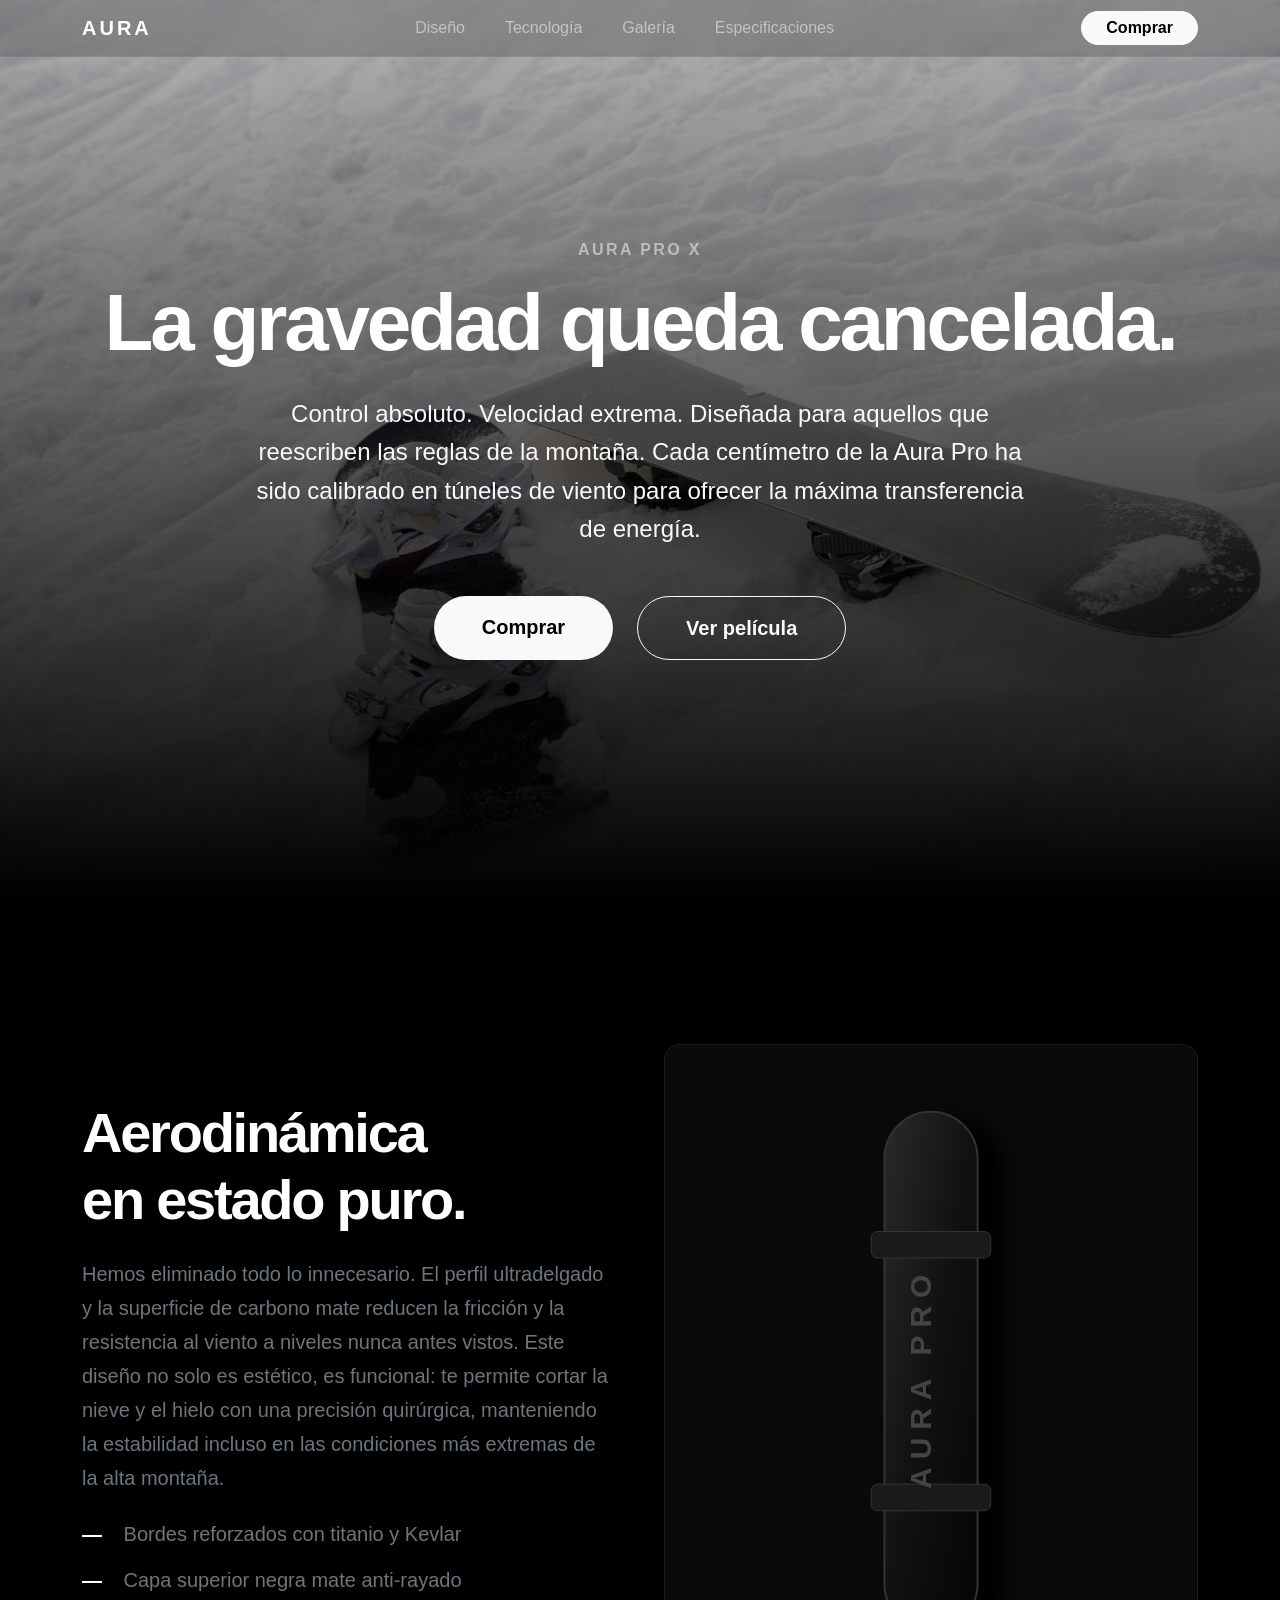
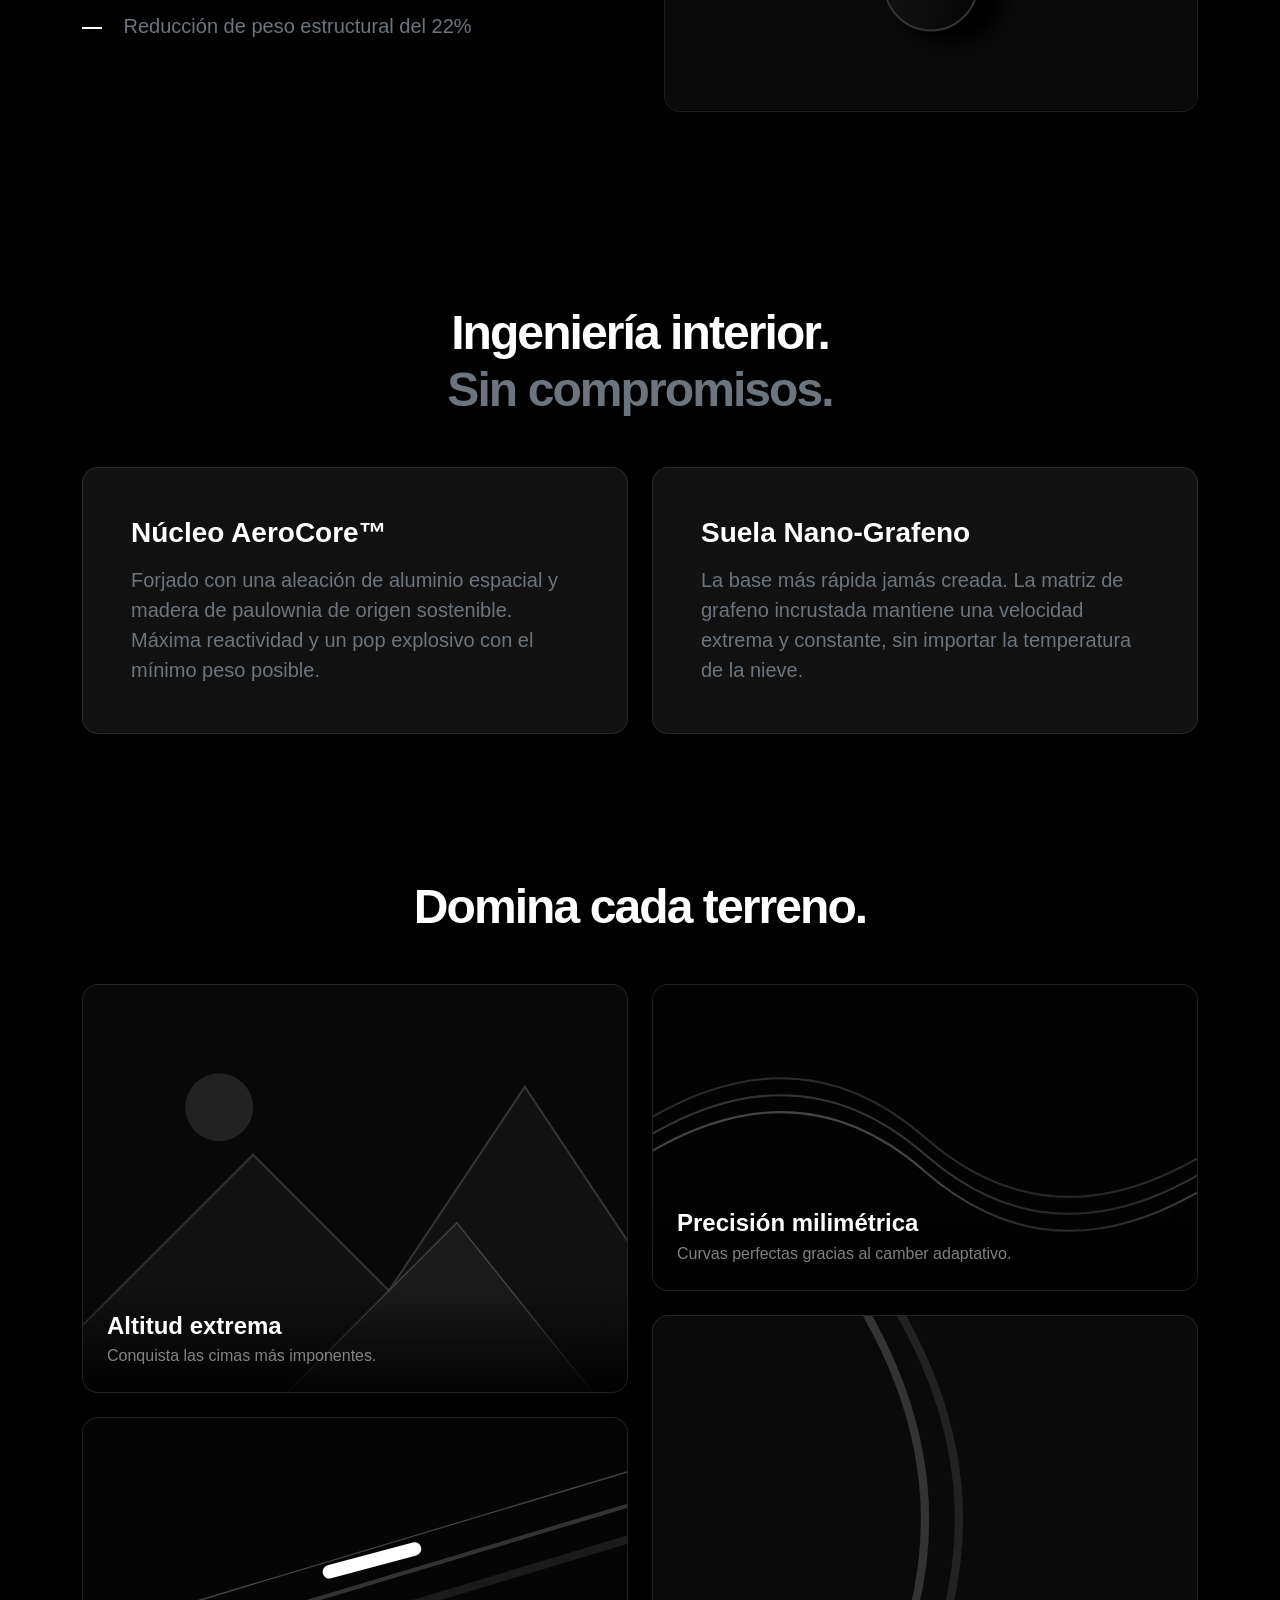
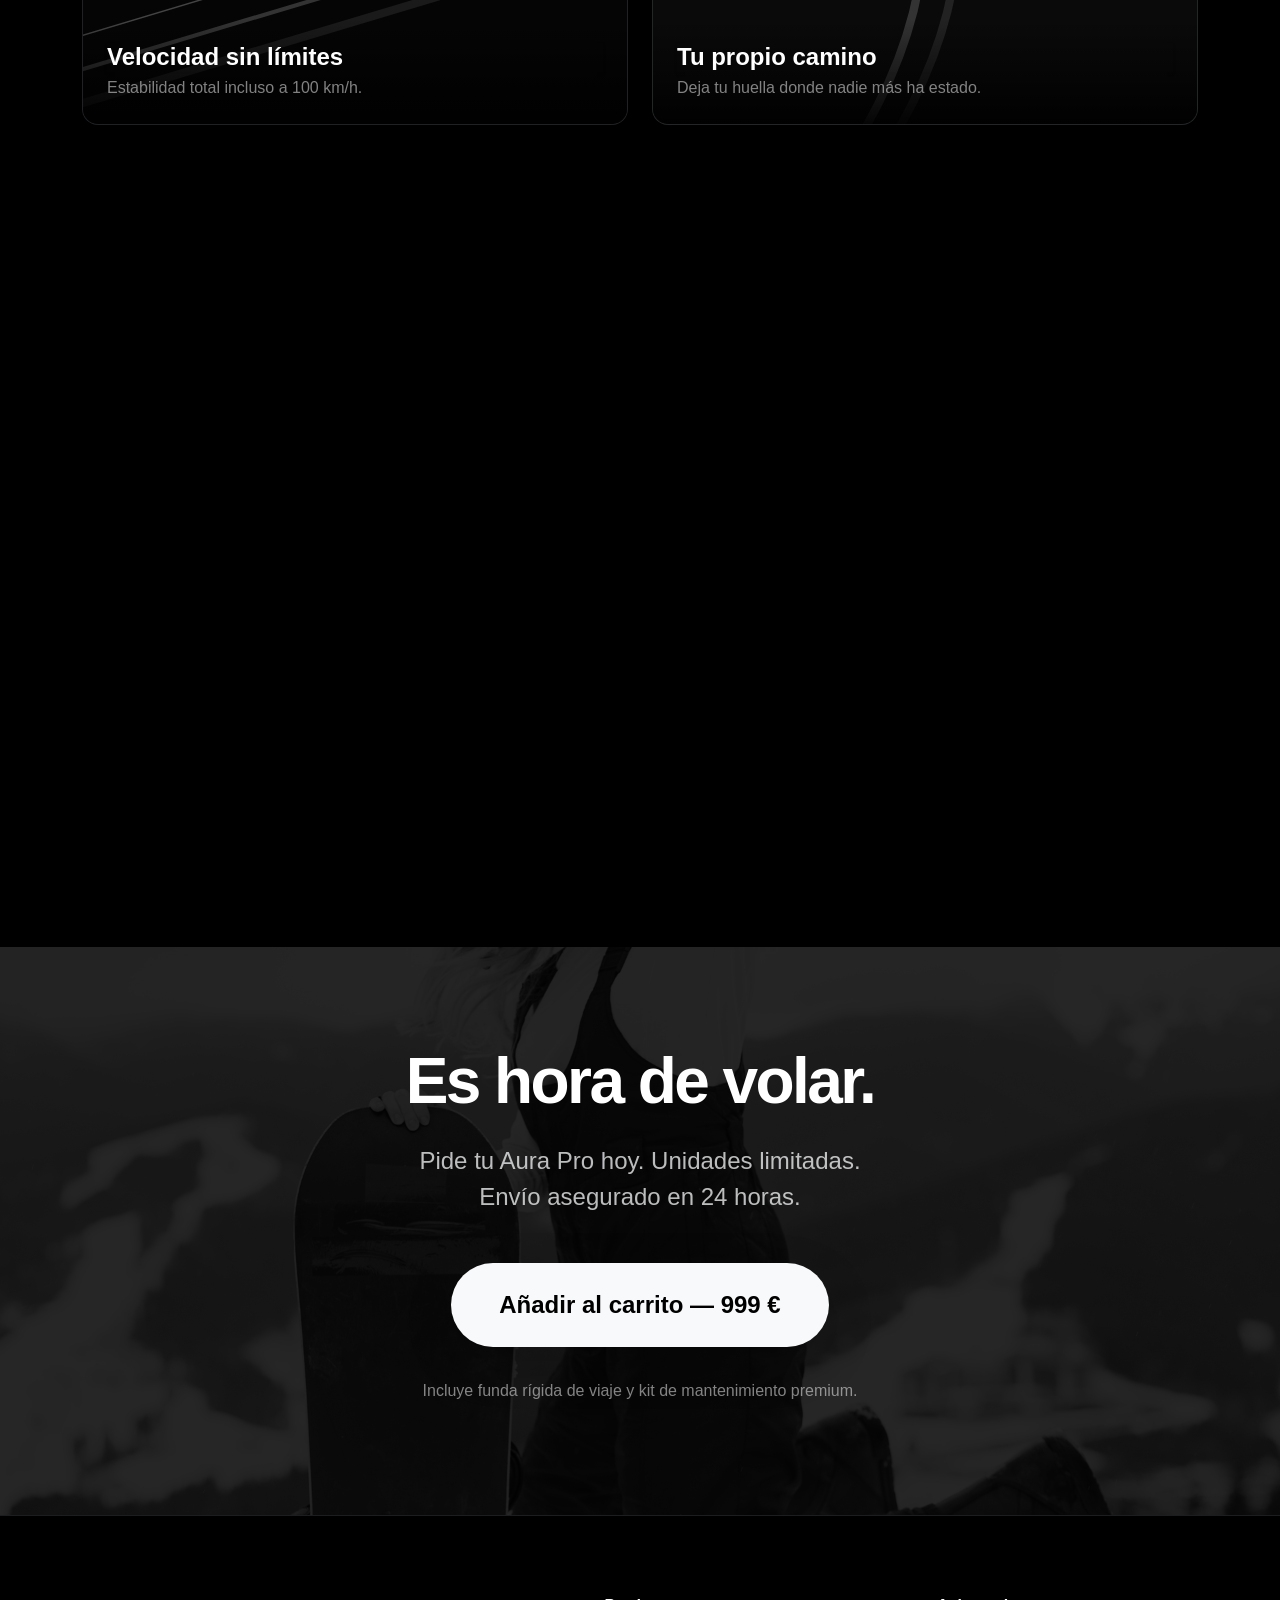
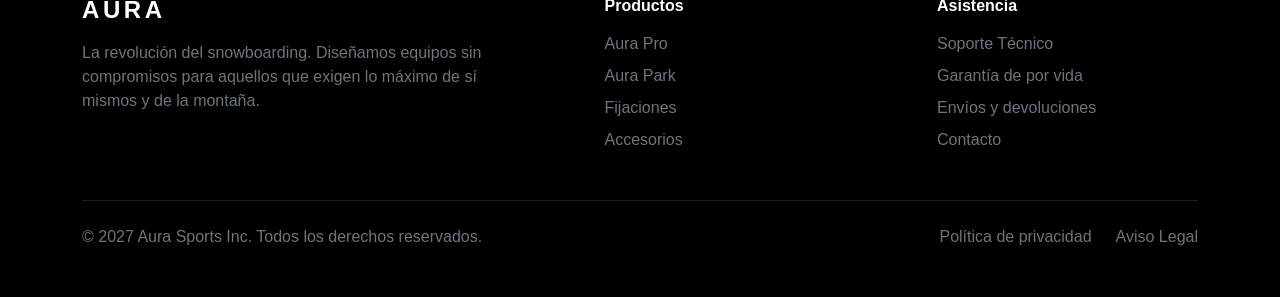
==== index.html @ 66d8496d "Initial commit" ====
<!DOCTYPE html>
<html lang="es">
<head>
  <meta charset="UTF-8">
  <meta name="viewport" content="width=device-width, initial-scale=1.0">
  <title>Aura Pro X— La gravedad queda cancelada</title>

  <!-- Локальные стили -->
  <link href="css/bootstrap.css" rel="stylesheet">
  <link rel="stylesheet" href="css/style.css">
</head>
<body class="text-light" data-bs-theme="dark">

<!-- Encabezado fijo con desenfoque (Glassmorphism) -->
<nav id="navbar" class="navbar navbar-expand-md fixed-top blur-header">
  <div class="container">
    <a class="navbar-brand fw-bold tracking-wide text-white" href="#">AURA</a>
    <button class="navbar-toggler border-0" type="button" data-bs-toggle="collapse" data-bs-target="#navbarNav">
      <span class="navbar-toggler-icon"></span>
    </button>
    <div class="collapse navbar-collapse justify-content-center" id="navbarNav">
      <ul class="navbar-nav gap-4">
        <li class="nav-item"><a class="nav-link text-white-50 hover-text-white" href="#design">Diseño</a></li>
        <li class="nav-item"><a class="nav-link text-white-50 hover-text-white" href="#tech">Tecnología</a></li>
        <li class="nav-item"><a class="nav-link text-white-50 hover-text-white" href="#gallery">Galería</a></li>
        <li class="nav-item"><a class="nav-link text-white-50 hover-text-white" href="#specs">Especificaciones</a></li>
      </ul>
    </div>
    <a href="#buy" class="btn btn-light rounded-pill px-4 py-1 fw-semibold d-none d-md-block btn-buy-nav text-black">Comprar</a>
  </div>
</nav>

<!-- Modal (Video Popup - Без рамки, с блюром и плеером Kinescope) -->
<div class="modal fade" id="videoModal" tabindex="-1" aria-hidden="true">
  <div class="modal-dialog modal-dialog-centered modal-xl">
    <div class="modal-content bg-transparent border-0 position-relative">
      <!-- Крестик закрытия -->
      <button type="button" class="btn-close btn-close-white position-absolute top-0 end-0 mt-2 me-2 z-3" data-bs-dismiss="modal" aria-label="Close" style="filter: drop-shadow(0 2px 4px rgba(0,0,0,0.8));"></button>

      <!-- Прямоугольник с видео (Kinescope) -->
      <div class="modal-body p-0 rounded-4 overflow-hidden shadow-lg bg-black" style="aspect-ratio: 16/9; width: 100%;">
        <!-- Замените 123456789 на ID вашего видео в Kinescope -->
        <iframe src="https://kinescope.io/7jjGaiuw1drB3tDC5ehHU4?autoplay=1" allow="autoplay; fullscreen; picture-in-picture; encrypted-media" frameborder="0" allowfullscreen style="width: 100%; height: 100%; border: none;"></iframe>
      </div>
    </div>
  </div>
</div>

<main>
  <!-- Pantalla 1: Hero -->
  <section class="screen hero vh-100 d-flex align-items-center justify-content-center text-center position-relative overflow-hidden" id="hero">
    <!-- Ваша картинка для Хиро -->
    <div class="hero-bg position-absolute w-100 h-100" style="background: url('snowboard-snowy-slope-ski-resort.jpg') center/cover no-repeat;"></div>
    <div class="hero-overlay position-absolute w-100 h-100"></div>

    <div class="container position-relative z-2">
      <p class="h6 text-white-50 fw-semibold mb-3 reveal delay-1 text-uppercase tracking-wide">Aura Pro X</p>
      <h1 class="display-1 fw-bold mb-4 tracking-tight reveal delay-2 text-white text-shadow">La gravedad queda cancelada.</h1>
      <p class="fs-4 text-light mx-auto mb-5 reveal delay-3 text-shadow" style="max-width: 800px; line-height: 1.6;">
        Control absoluto. Velocidad extrema. Diseñada para aquellos que reescriben las reglas de la montaña. Cada centímetro de la Aura Pro ha sido calibrado en túneles de viento para ofrecer la máxima transferencia de energía.
      </p>

      <div class="d-flex justify-content-center gap-4 reveal delay-4 flex-wrap">
        <a href="#buy" class="btn btn-light rounded-pill px-5 py-3 fs-5 fw-semibold border-0 btn-apple text-black">Comprar</a>
        <!-- Кнопка видео без стрелочки -->
        <button type="button" class="btn btn-outline-light rounded-pill px-5 py-3 fs-5 fw-semibold btn-apple" data-bs-toggle="modal" data-bs-target="#videoModal">
          Ver película
        </button>
      </div>
    </div>
  </section>

  <!-- Pantalla 2: Diseño (Product Showcase) -->
  <section class="screen py-5 my-5" id="design">
    <div class="container py-5">
      <div class="row align-items-center g-5">
        <div class="col-lg-6 text-start reveal">
          <h2 class="display-4 fw-bold mb-4 tracking-tight text-white">Aerodinámica<br>en estado puro.</h2>
          <p class="fs-5 text-secondary mb-4" style="line-height: 1.7;">
            Hemos eliminado todo lo innecesario. El perfil ultradelgado y la superficie de carbono mate reducen la fricción y la resistencia al viento a niveles nunca antes vistos. Este diseño no solo es estético, es funcional: te permite cortar la nieve y el hielo con una precisión quirúrgica, manteniendo la estabilidad incluso en las condiciones más extremas de la alta montaña.
          </p>
          <ul class="list-unstyled text-secondary fs-5 space-y-3">
            <li><span class="text-white fw-bold d-inline-block me-3">—</span> Bordes reforzados con titanio y Kevlar</li>
            <li><span class="text-white fw-bold d-inline-block me-3">—</span> Capa superior negra mate anti-rayado</li>
            <li><span class="text-white fw-bold d-inline-block me-3">—</span> Reducción de peso estructural del 22%</li>
          </ul>
        </div>

        <!-- SVG ПРОДУКТА: Сноуборд -->
        <div class="col-lg-6 reveal delay-1 text-center">
          <div class="rounded-4 overflow-hidden border border-secondary border-opacity-25 bg-black shadow-lg" style="aspect-ratio: 4/5; display: flex; align-items: center; justify-content: center;">
            <svg xmlns="http://www.w3.org/2000/svg" viewBox="0 0 800 1000" class="w-100 h-100">
              <rect width="100%" height="100%" fill="#0a0a0a"/>
              <rect x="350" y="110" width="160" height="790" rx="80" fill="#000" filter="blur(15px)"/>
              <rect x="330" y="100" width="140" height="780" rx="70" fill="url(#boardGrad)" stroke="#333" stroke-width="3"/>
              <rect x="310" y="280" width="180" height="40" rx="10" fill="#1a1a1a" stroke="#444"/>
              <rect x="310" y="660" width="180" height="40" rx="10" fill="#1a1a1a" stroke="#444"/>
              <text x="400" y="500" fill="#444" font-size="45" font-weight="900" font-family="sans-serif" text-anchor="middle" transform="rotate(-90 400 500)" letter-spacing="12">AURA PRO</text>
              <defs>
                <linearGradient id="boardGrad" x1="0%" y1="0%" x2="100%" y2="100%">
                  <stop offset="0%" stop-color="#2a2a2a"/>
                  <stop offset="50%" stop-color="#111111"/>
                  <stop offset="100%" stop-color="#050505"/>
                </linearGradient>
              </defs>
            </svg>
          </div>
        </div>
      </div>
    </div>
  </section>

  <!-- Pantalla 3: Tecnología -->
  <section class="screen py-5 my-5" id="tech">
    <div class="container reveal">
      <h2 class="display-5 fw-bold text-center mb-5 tracking-tight text-white">Ingeniería interior.<br><span class="text-secondary">Sin compromisos.</span></h2>
      <div class="row g-4">
        <div class="col-md-6 reveal delay-1">
          <div class="bento-item p-5 rounded-4 h-100 d-flex flex-column justify-content-end">
            <h3 class="fw-bold text-white mb-3">Núcleo AeroCore™</h3>
            <p class="text-secondary mb-0 fs-5">Forjado con una aleación de aluminio espacial y madera de paulownia de origen sostenible. Máxima reactividad y un pop explosivo con el mínimo peso posible.</p>
          </div>
        </div>
        <div class="col-md-6 reveal delay-2">
          <div class="bento-item p-5 rounded-4 h-100 d-flex flex-column justify-content-end">
            <h3 class="fw-bold text-white mb-3">Suela Nano-Grafeno</h3>
            <p class="text-secondary mb-0 fs-5">La base más rápida jamás creada. La matriz de grafeno incrustada mantiene una velocidad extrema y constante, sin importar la temperatura de la nieve.</p>
          </div>
        </div>
      </div>
    </div>
  </section>

  <!-- Pantalla 4: Galería con Textos -->
  <section class="screen py-5 my-5" id="gallery">
    <div class="container reveal">
      <h2 class="display-5 fw-bold text-center mb-5 tracking-tight text-white">Domina cada terreno.</h2>
      <div class="row g-4">
        <div class="col-md-6 d-flex flex-column gap-4">

          <!-- Imagen 1 -->
          <div class="gallery-img-wrapper rounded-4 overflow-hidden border border-secondary border-opacity-25 position-relative" style="aspect-ratio: 4/3; background:#080808;">
            <svg viewBox="0 0 800 600" class="w-100 h-100 object-fit-cover">
              <path d="M-100 600 L250 250 L450 450 L650 150 L950 600 Z" fill="#111" stroke="#333" stroke-width="3"/>
              <path d="M300 600 L550 350 L750 600 Z" fill="#1a1a1a" stroke="#444" stroke-width="2"/>
              <circle cx="200" cy="180" r="50" fill="#222"/>
            </svg>
            <div class="position-absolute bottom-0 start-0 w-100 p-4" style="background: linear-gradient(to top, rgba(0,0,0,0.9), transparent);">
              <h4 class="fw-bold text-white mb-1 shadow-sm">Altitud extrema</h4>
              <p class="text-white-50 mb-0 fs-6">Conquista las cimas más imponentes.</p>
            </div>
          </div>

          <!-- Imagen 2 -->
          <div class="gallery-img-wrapper rounded-4 overflow-hidden border border-secondary border-opacity-25 position-relative" style="aspect-ratio: 16/9; background:#050505;">
            <svg viewBox="0 0 800 450" class="w-100 h-100 object-fit-cover">
              <line x1="-100" y1="400" x2="900" y2="100" stroke="#333" stroke-width="6"/>
              <line x1="-100" y1="450" x2="900" y2="150" stroke="#1a1a1a" stroke-width="12"/>
              <line x1="-100" y1="350" x2="900" y2="50" stroke="#444" stroke-width="2"/>
              <rect x="350" y="200" width="150" height="20" rx="10" fill="#fff" transform="rotate(-15 425 210)"/>
            </svg>
            <div class="position-absolute bottom-0 start-0 w-100 p-4" style="background: linear-gradient(to top, rgba(0,0,0,0.9), transparent);">
              <h4 class="fw-bold text-white mb-1 shadow-sm">Velocidad sin límites</h4>
              <p class="text-white-50 mb-0 fs-6">Estabilidad total incluso a 100 km/h.</p>
            </div>
          </div>
        </div>

        <div class="col-md-6 d-flex flex-column gap-4">

          <!-- Imagen 3 -->
          <div class="gallery-img-wrapper rounded-4 overflow-hidden border border-secondary border-opacity-25 position-relative" style="aspect-ratio: 16/9; background:#030303;">
            <svg viewBox="0 0 800 450" class="w-100 h-100 object-fit-cover">
              <path d="M-50 225 Q 200 50, 400 225 T 850 225" fill="none" stroke="#2a2a2a" stroke-width="3"/>
              <path d="M-50 250 Q 200 75, 400 250 T 850 250" fill="none" stroke="#333" stroke-width="3"/>
              <path d="M-50 275 Q 200 100, 400 275 T 850 275" fill="none" stroke="#444" stroke-width="3"/>
            </svg>
            <div class="position-absolute bottom-0 start-0 w-100 p-4" style="background: linear-gradient(to top, rgba(0,0,0,0.9), transparent);">
              <h4 class="fw-bold text-white mb-1 shadow-sm">Precisión milimétrica</h4>
              <p class="text-white-50 mb-0 fs-6">Curvas perfectas gracias al camber adaptativo.</p>
            </div>
          </div>

          <!-- Imagen 4 -->
          <div class="gallery-img-wrapper rounded-4 overflow-hidden border border-secondary border-opacity-25 position-relative" style="aspect-ratio: 4/3; background:#0a0a0a;">
            <svg viewBox="0 0 800 600" class="w-100 h-100 object-fit-cover">
              <path d="M250 -100 Q 550 300, 250 700" fill="none" stroke="#333" stroke-width="12"/>
              <path d="M300 -100 Q 600 300, 300 700" fill="none" stroke="#222" stroke-width="12"/>
            </svg>
            <div class="position-absolute bottom-0 start-0 w-100 p-4" style="background: linear-gradient(to top, rgba(0,0,0,0.9), transparent);">
              <h4 class="fw-bold text-white mb-1 shadow-sm">Tu propio camino</h4>
              <p class="text-white-50 mb-0 fs-6">Deja tu huella donde nadie más ha estado.</p>
            </div>
          </div>
        </div>
      </div>
    </div>
  </section>

  <!-- Pantalla 5: Especificaciones (Ancho completo) -->
  <section class="screen py-5 my-5" id="specs">
    <div class="container reveal text-start">
      <div class="row justify-content-center">
        <div class="col-lg-12">
          <h2 class="display-4 fw-bold mb-5 tracking-tight text-white">Especificaciones.</h2>

          <div class="spec-list">
            <div class="row py-4 border-top border-secondary border-opacity-50">
              <div class="col-md-4"><h4 class="fw-bold text-white mb-3 mb-md-0">Perfil y Forma</h4></div>
              <div class="col-md-8"><p class="text-secondary fs-5 mb-0">Camber direccional adaptativo. Nariz ligeramente más ancha para flotar en nieve polvo profunda, combinada con una cola rígida diseñada para proporcionar un agarre agresivo.</p></div>
            </div>

            <div class="row py-4 border-top border-secondary border-opacity-50">
              <div class="col-md-4"><h4 class="fw-bold text-white mb-3 mb-md-0">Flexibilidad</h4></div>
              <div class="col-md-8"><p class="text-secondary fs-5 mb-0">Clasificación 8.5/10 (Rígida). Estructura concebida para riders de nivel avanzado a experto que exigen una respuesta instantánea y máxima transmisión de potencia.</p></div>
            </div>

            <div class="row py-4 border-top border-secondary border-opacity-50">
              <div class="col-md-4"><h4 class="fw-bold text-white mb-3 mb-md-0">Amortiguación</h4></div>
              <div class="col-md-8"><p class="text-secondary fs-5 mb-0">Sistema de elastómeros integrados bajo las zonas de fijación (AuraDamp™) que absorben las vibraciones de alta frecuencia, reduciendo la fatiga muscular.</p></div>
            </div>

            <div class="row py-4 border-top border-bottom border-secondary border-opacity-50">
              <div class="col-md-4"><h4 class="fw-bold text-white mb-3 mb-md-0">Compatibilidad</h4></div>
              <div class="col-md-8"><p class="text-secondary fs-5 mb-0">Plataforma de montaje universal rediseñada. Permite ajustes milimétricos e infinitos de la postura, compatible con todas las marcas principales de fijaciones.</p></div>
            </div>
          </div>
        </div>
      </div>
    </div>
  </section>

  <!-- Pantalla 6: CTA (Comprar) con la segunda imagen -->
  <section class="screen py-5 mt-5 position-relative overflow-hidden" id="buy">
    <!-- Ваша вторая картинка на фоне (обесцвеченная и затемненная) -->
    <div class="position-absolute w-100 h-100 top-0 start-0" style="background: url('woman-snowboard-suit-sportswoman-mountain-with-snowboard-hands-horizon-concept-sports.jpg') center/cover no-repeat; filter: grayscale(100%);"></div>
    <div class="hero-overlay position-absolute w-100 h-100 top-0 start-0" style="background: rgba(0,0,0,0.85);"></div>

    <div class="container text-center reveal py-5 position-relative z-2">
      <h2 class="display-3 fw-bold mb-4 tracking-tight text-white text-shadow">Es hora de volar.</h2>
      <p class="fs-4 text-light opacity-75 mb-5 text-shadow">Pide tu Aura Pro hoy. Unidades limitadas.<br>Envío asegurado en 24 horas.</p>
      <div class="d-flex flex-column align-items-center gap-3">
        <button class="btn btn-light rounded-pill px-5 py-4 fs-4 fw-bold border-0 btn-apple text-black shadow-lg">Añadir al carrito — 999 €</button>
        <p class="text-white-50 mt-3 fs-6">Incluye funda rígida de viaje y kit de mantenimiento premium.</p>
      </div>
    </div>
  </section>
</main>

<!-- Footer -->
<footer class="py-5 text-secondary fs-6 text-center text-md-start bg-black border-top border-secondary border-opacity-25">
  <div class="container">
    <div class="row g-4 justify-content-between mb-5 mt-2">
      <div class="col-md-5">
        <h5 class="text-white fw-bold tracking-wide mb-3 fs-4">AURA</h5>
        <p class="pe-md-5">La revolución del snowboarding. Diseñamos equipos sin compromisos para aquellos que exigen lo máximo de sí mismos y de la montaña.</p>
      </div>
      <div class="col-md-3">
        <h6 class="text-white fw-bold mb-3">Productos</h6>
        <a href="#" class="text-secondary text-decoration-none hover-text-white d-block mb-2">Aura Pro</a>
        <a href="#" class="text-secondary text-decoration-none hover-text-white d-block mb-2">Aura Park</a>
        <a href="#" class="text-secondary text-decoration-none hover-text-white d-block mb-2">Fijaciones</a>
        <a href="#" class="text-secondary text-decoration-none hover-text-white d-block">Accesorios</a>
      </div>
      <div class="col-md-3">
        <h6 class="text-white fw-bold mb-3">Asistencia</h6>
        <a href="#" class="text-secondary text-decoration-none hover-text-white d-block mb-2">Soporte Técnico</a>
        <a href="#" class="text-secondary text-decoration-none hover-text-white d-block mb-2">Garantía de por vida</a>
        <a href="#" class="text-secondary text-decoration-none hover-text-white d-block mb-2">Envíos y devoluciones</a>
        <a href="#" class="text-secondary text-decoration-none hover-text-white d-block">Contacto</a>
      </div>
    </div>
    <hr class="border-secondary mb-4 opacity-25">
    <div class="d-flex flex-column flex-md-row justify-content-between align-items-center">
      <p class="mb-3 mb-md-0">© 2027 Aura Sports Inc. Todos los derechos reservados.</p>
      <div class="d-flex gap-4">
        <a href="#" class="text-secondary text-decoration-none hover-text-white">Política de privacidad</a>
        <a href="#" class="text-secondary text-decoration-none hover-text-white">Aviso Legal</a>
      </div>
    </div>
  </div>
</footer>

<!-- Локальные скрипты -->
<script src="js/bootstrap.bundle.js"></script>
<script src="js/script.js"></script>
</body>
</html>
---- css/style.css ----
/* Paleta Monocromática y Fuente Apple */
body {
    background-color: #000000;
    font-family: -apple-system, BlinkMacSystemFont, "SF Pro Display", "Helvetica Neue", Arial, sans-serif;
    -webkit-font-smoothing: antialiased;
    color: #f5f5f7;
}

/* Tipografía de precisión */
.tracking-tight { letter-spacing: -0.04em; }
.tracking-wide { letter-spacing: 0.15em; }
.hover-text-white:hover { color: #ffffff !important; transition: color 0.2s ease; }
.space-y-3 > li { margin-bottom: 1rem; }

/* Efecto Glassmorphism en Header */
.blur-header {
    background: rgba(0, 0, 0, 0.2);
    backdrop-filter: saturate(180%) blur(20px);
    -webkit-backdrop-filter: saturate(180%) blur(20px);
    border-bottom: 1px solid rgba(255, 255, 255, 0.05);
    transition: background-color 0.4s ease, border-bottom 0.4s ease;
}
.blur-header.scrolled {
    background: rgba(0, 0, 0, 0.75);
    border-bottom: 1px solid rgba(255, 255, 255, 0.1);
}

/* Animación Hero Background (Ken Burns) */
.hero-bg {
    animation: pulseBg 25s infinite alternate linear;
}
@keyframes pulseBg {
    0% { transform: scale(1); }
    100% { transform: scale(1.15); }
}

/* Oscurecimiento fuerte para legibilidad en el Hero */
.hero-overlay {
    /*  background: linear-gradient(135deg, rgba(0,0,0,0.85) 0%, rgba(0,0,0,0.4) 50%, rgba(0,0,0,0.85) 100%);*/
    /* background: linear-gradient(100);*/
    background: linear-gradient(to bottom, rgba(0, 0, 0, 0.21) 0%, rgba(0, 0, 0, 1) 100%);

    z-index: 1;
}

/* Botones estilo Apple (Monocromo) */
.btn-apple {
    transition: transform 0.3s cubic-bezier(0.25, 1, 0.5, 1), opacity 0.3s ease, background-color 0.3s ease;
}
.btn-apple:hover {
    transform: scale(1.04);
}
.btn-light.btn-apple:hover {
    background-color: #e5e5ea;
    opacity: 0.95;
}
.btn-outline-light.btn-apple:hover {
    background-color: #ffffff;
    color: #000000;
}

/* Bento Cards Oscuras */
.bento-item {
    background-color: #111111;
    border: 1px solid rgba(255, 255, 255, 0.1);
    transition: border-color 0.4s ease, transform 0.4s ease;
}
.bento-item:hover {
    border-color: rgba(255, 255, 255, 0.3);
    transform: translateY(-5px);
}

/* Galería (Zoom en hover para los SVG) */
.gallery-img-wrapper svg {
    transition: transform 0.7s cubic-bezier(0.16, 1, 0.3, 1);
}
.gallery-img-wrapper:hover svg {
    transform: scale(1.06);
}

/* Especificaciones Hover Effect */
.spec-list .row {
    transition: background-color 0.3s ease;
}
.spec-list .row:hover {
    background-color: rgba(255,255,255,0.03);
}

/* Scroll Reveal Animations */
.reveal {
    opacity: 0;
    transform: translateY(40px);
    transition: opacity 1.2s cubic-bezier(0.25, 1, 0.5, 1), transform 1.2s cubic-bezier(0.25, 1, 0.5, 1);
}
.reveal.active {
    opacity: 1;
    transform: translateY(0);
}

/* Staggering delays */
.delay-1 { transition-delay: 0.1s; }
.delay-2 { transition-delay: 0.2s; }
.delay-3 { transition-delay: 0.3s; }
.delay-4 { transition-delay: 0.4s; }

/* -------------------------------------
   Размытие фона для модального окна (Video)
------------------------------------- */
.modal-backdrop.show {
    opacity: 1 !important;
    background-color: rgba(0, 0, 0, 0.7);
    backdrop-filter: blur(15px);
    -webkit-backdrop-filter: blur(15px);
}

/* Фикс для кнопки закрытия поверх видео */
.btn-close-white {
    opacity: 0.7;
    color: white;
    transition: opacity 0.2s;
    filter: none !important;
}
.btn-close-white:hover {
    opacity: 1;
}
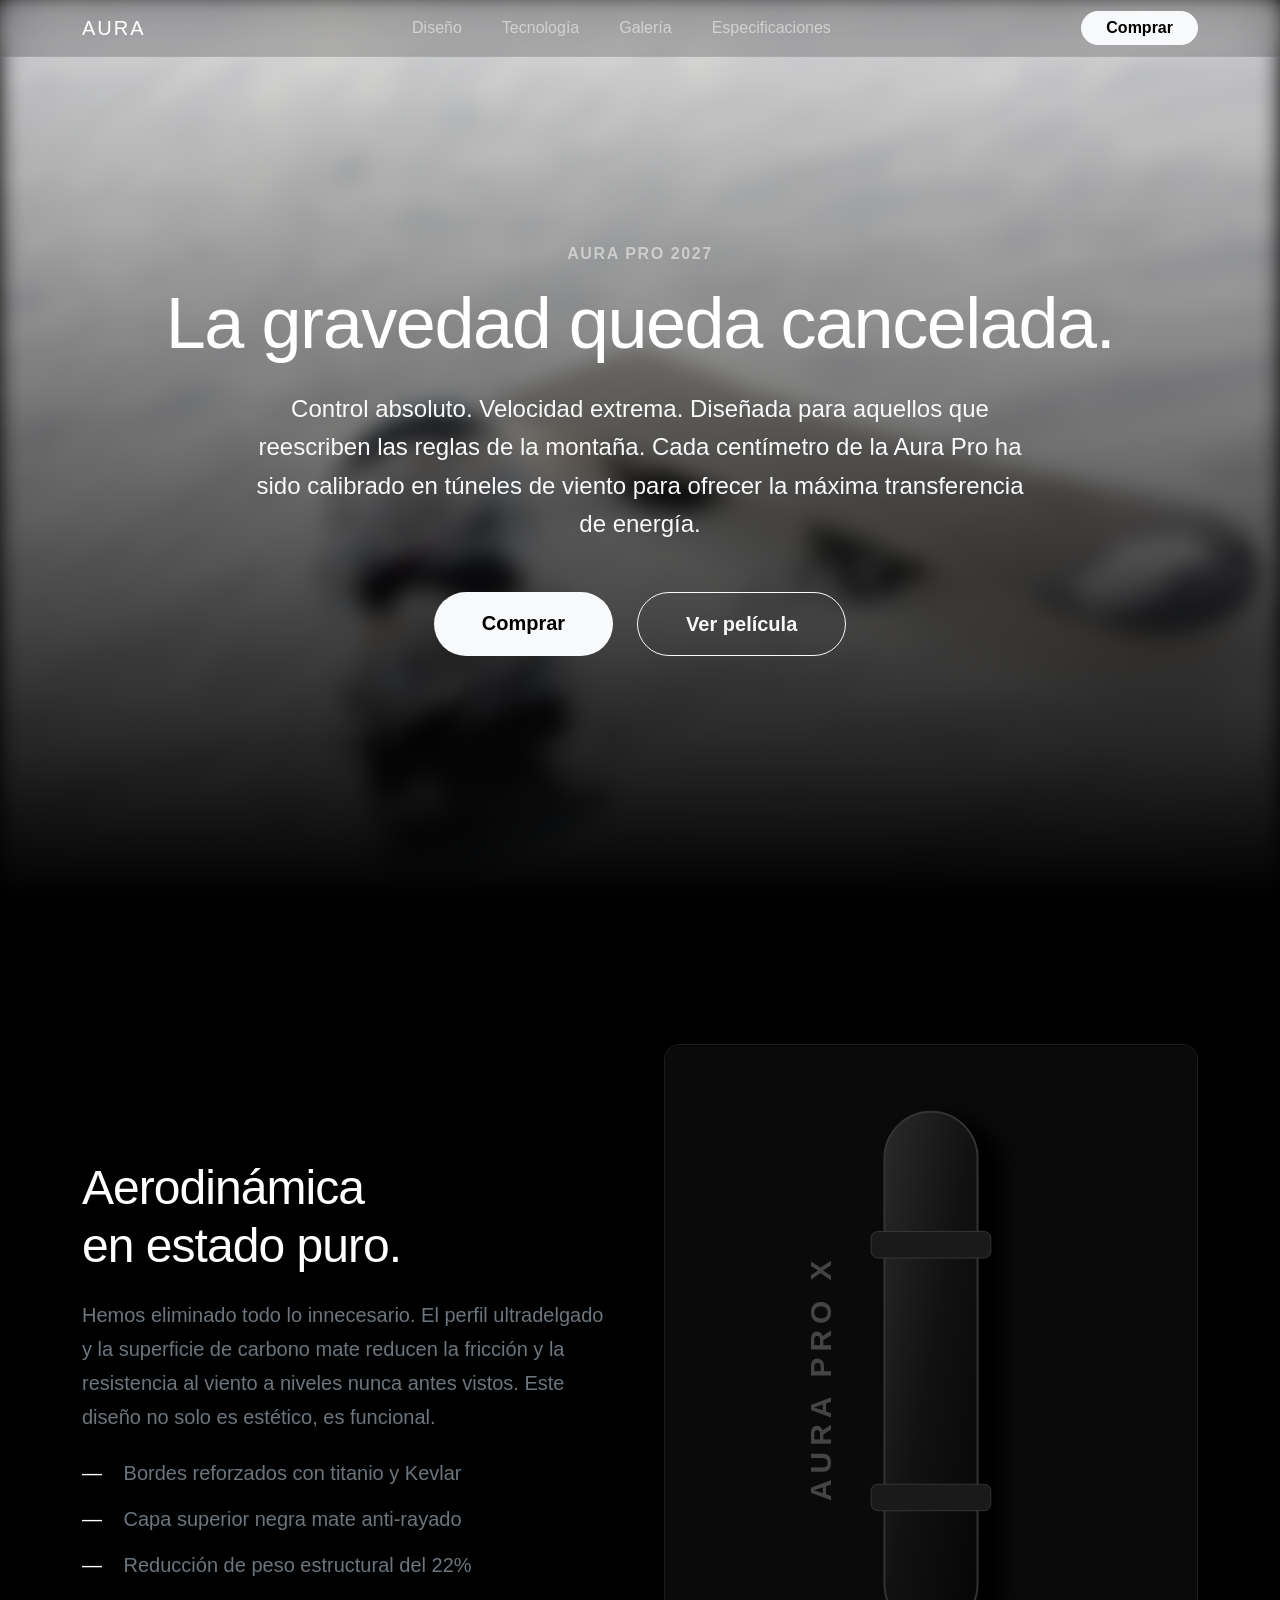
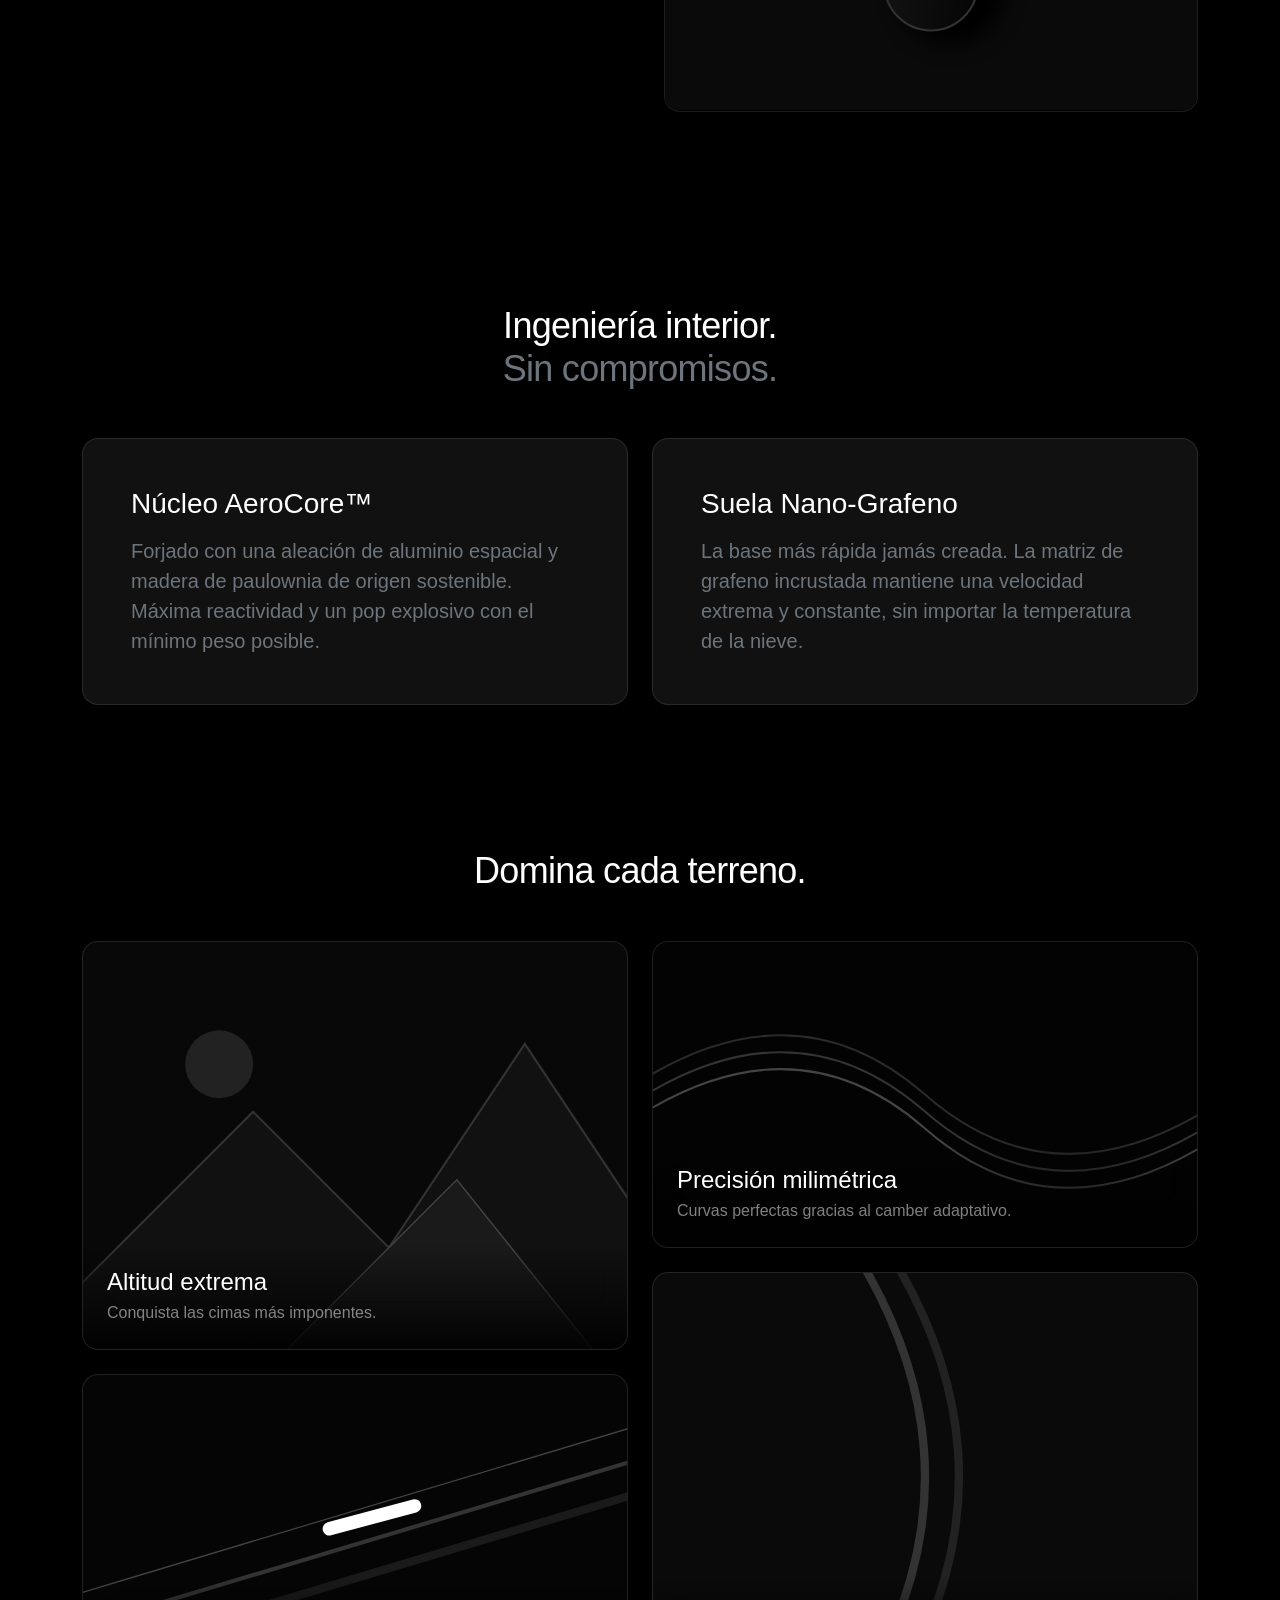
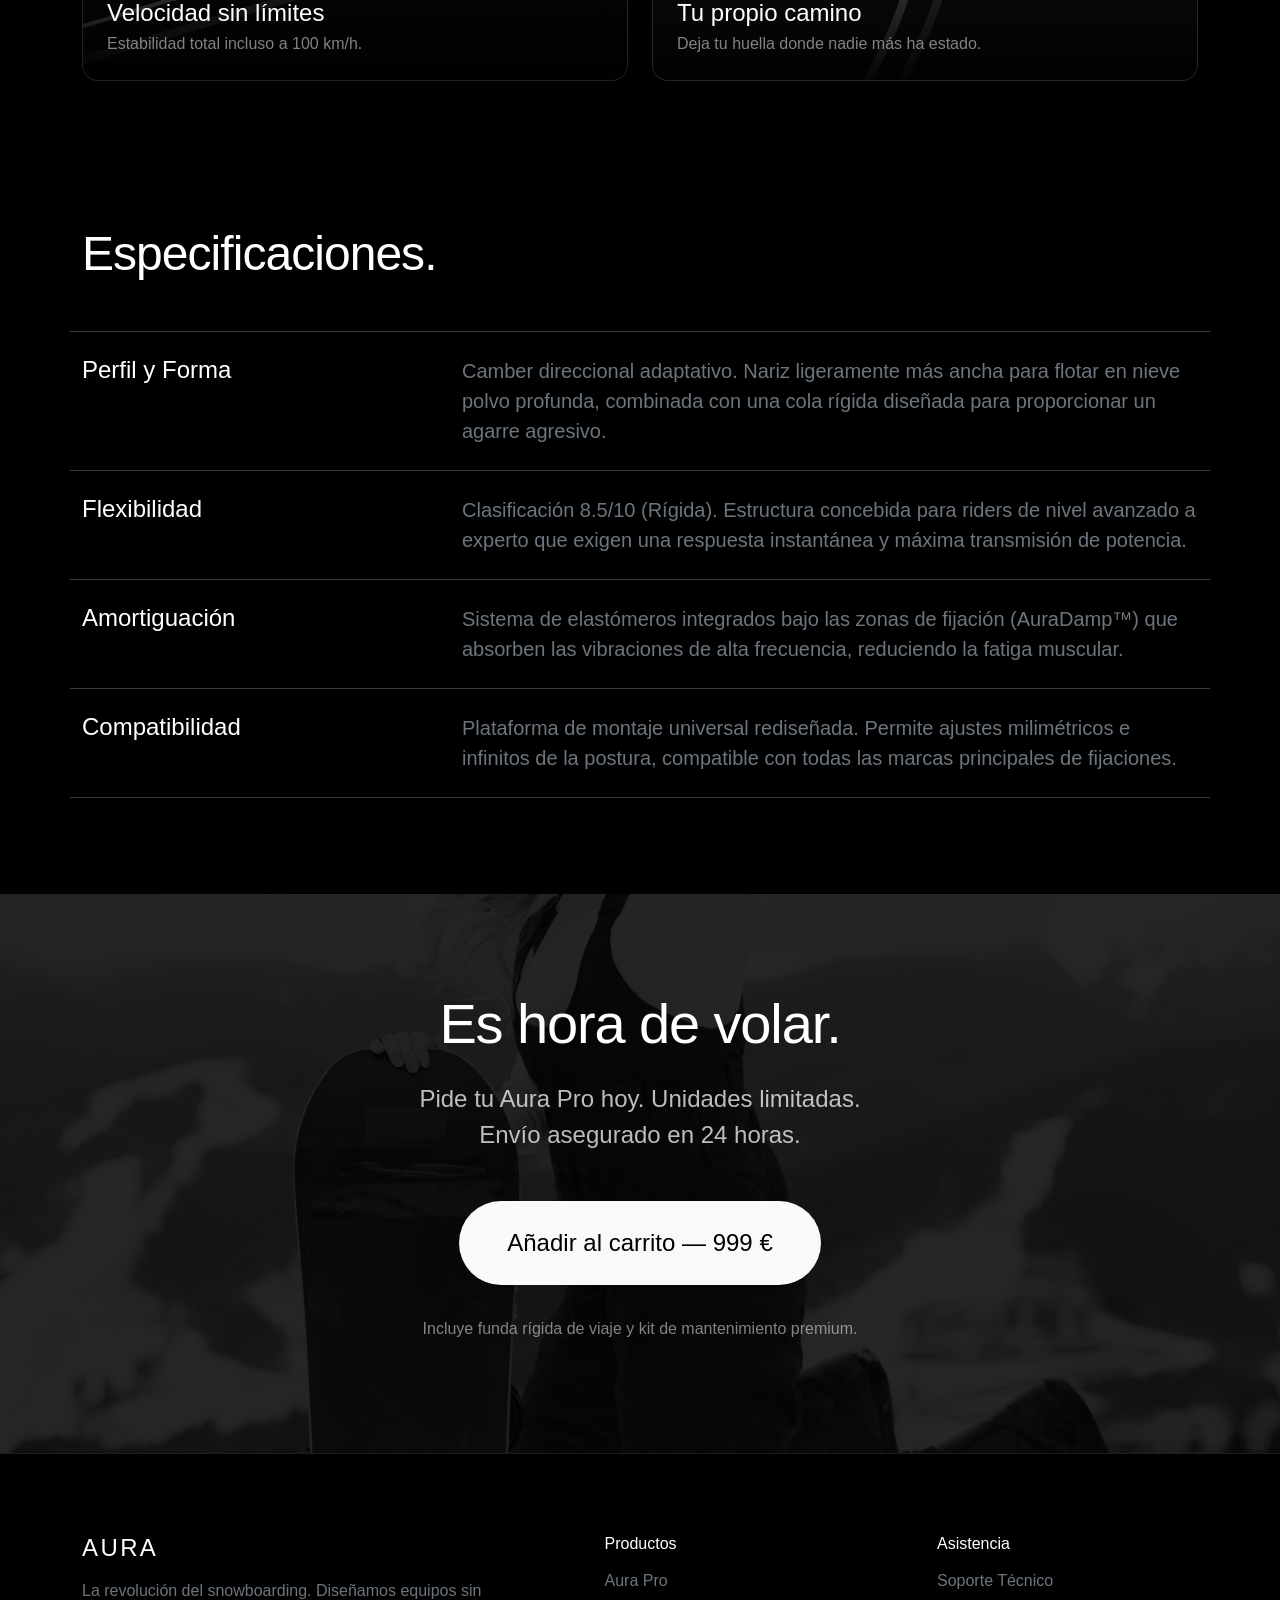
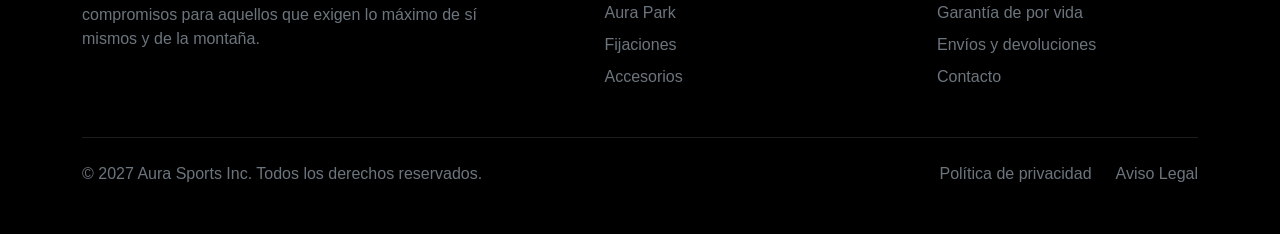
==== commit 4b3b1ea6: "update 2.0" ====
--- a/index.html
+++ b/index.html
@@ -3,7 +3,7 @@
 <head>
   <meta charset="UTF-8">
   <meta name="viewport" content="width=device-width, initial-scale=1.0">
-  <title>Aura Pro X— La gravedad queda cancelada</title>
+  <title>Aura Pro — La gravedad queda cancelada</title>
 
   <!-- Локальные стили -->
   <link href="css/bootstrap.css" rel="stylesheet">
@@ -11,7 +11,7 @@
 </head>
 <body class="text-light" data-bs-theme="dark">
 
-<!-- Encabezado fijo con desenfoque (Glassmorphism) -->
+<!-- Encabezado fijo -->
 <nav id="navbar" class="navbar navbar-expand-md fixed-top blur-header">
   <div class="container">
     <a class="navbar-brand fw-bold tracking-wide text-white" href="#">AURA</a>
@@ -30,31 +30,132 @@
   </div>
 </nav>
 
-<!-- Modal (Video Popup - Без рамки, с блюром и плеером Kinescope) -->
+<!-- Modal (Video Popup) -->
 <div class="modal fade" id="videoModal" tabindex="-1" aria-hidden="true">
   <div class="modal-dialog modal-dialog-centered modal-xl">
     <div class="modal-content bg-transparent border-0 position-relative">
-      <!-- Крестик закрытия -->
       <button type="button" class="btn-close btn-close-white position-absolute top-0 end-0 mt-2 me-2 z-3" data-bs-dismiss="modal" aria-label="Close" style="filter: drop-shadow(0 2px 4px rgba(0,0,0,0.8));"></button>
-
-      <!-- Прямоугольник с видео (Kinescope) -->
       <div class="modal-body p-0 rounded-4 overflow-hidden shadow-lg bg-black" style="aspect-ratio: 16/9; width: 100%;">
-        <!-- Замените 123456789 на ID вашего видео в Kinescope -->
-        <iframe src="https://kinescope.io/7jjGaiuw1drB3tDC5ehHU4?autoplay=1" allow="autoplay; fullscreen; picture-in-picture; encrypted-media" frameborder="0" allowfullscreen style="width: 100%; height: 100%; border: none;"></iframe>
-      </div>
-    </div>
-  </div>
-</div>
+        <iframe src="https://kinescope.io/embed/123456789?autoplay=1" allow="autoplay; fullscreen; picture-in-picture; encrypted-media" frameborder="0" allowfullscreen style="width: 100%; height: 100%; border: none;"></iframe>
+      </div>
+    </div>
+  </div>
+</div>
+
+<!-- ==========================================
+     MODALS (ПОПАПЫ)
+=========================================== -->
+
+<!-- Modal (Video Popup) -->
+<div class="modal fade" id="videoModal" tabindex="-1" aria-hidden="true">
+  <!-- Тонкий крестик в углу экрана -->
+  <button type="button" class="btn-close modal-close-fixed" data-bs-dismiss="modal" aria-label="Close"></button>
+
+  <div class="modal-dialog modal-dialog-centered modal-xl">
+    <div class="modal-content bg-transparent border-0 position-relative">
+      <div class="modal-body p-0 rounded-4 overflow-hidden shadow-lg custom-modal-bg" style="aspect-ratio: 16/9; width: 100%;">
+        <iframe src="https://kinescope.io/embed/123456789?autoplay=1" allow="autoplay; fullscreen; picture-in-picture; encrypted-media" frameborder="0" allowfullscreen style="width: 100%; height: 100%; border: none;"></iframe>
+      </div>
+    </div>
+  </div>
+</div>
+
+<!-- Modal: Soporte Técnico -->
+<div class="modal fade" id="soporteModal" tabindex="-1" aria-hidden="true">
+  <button type="button" class="btn-close modal-close-fixed" data-bs-dismiss="modal" aria-label="Close"></button>
+
+  <div class="modal-dialog modal-dialog-centered modal-lg">
+    <div class="modal-content custom-modal-bg border-secondary border-opacity-25 rounded-4 shadow-lg text-start">
+      <div class="modal-header pb-0 pt-5 px-5">
+        <h4 class="modal-title fw-bold text-white">Soporte Técnico</h4>
+      </div>
+      <div class="modal-body p-5 pt-4">
+        <p class="fs-5 text-light mb-4">Nuestro equipo de especialistas está disponible para ayudarte a configurar y mantener tu tabla en condiciones óptimas.</p>
+        <ul class="list-unstyled text-secondary fs-5 space-y-3 mb-0">
+          <li><span class="text-white fw-bold me-2">—</span> Asesoramiento sobre ajuste de fijaciones.</li>
+          <li><span class="text-white fw-bold me-2">—</span> Guía de encerado para base Nano-Grafeno.</li>
+          <li><span class="text-white fw-bold me-2">—</span> Reparación de bordes de titanio.</li>
+        </ul>
+        <div class="mt-5 border-top border-secondary border-opacity-25 pt-4">
+          <p class="text-secondary mb-1">Horario de atención:</p>
+          <p class="text-white fw-bold">Lunes a Viernes, 09:00 - 20:00 (CET)</p>
+        </div>
+      </div>
+    </div>
+  </div>
+</div>
+
+<!-- Modal: Garantía de por vida -->
+<div class="modal fade" id="garantiaModal" tabindex="-1" aria-hidden="true">
+  <button type="button" class="btn-close modal-close-fixed" data-bs-dismiss="modal" aria-label="Close"></button>
+
+  <div class="modal-dialog modal-dialog-centered modal-lg">
+    <div class="modal-content custom-modal-bg border-secondary border-opacity-25 rounded-4 shadow-lg text-start">
+      <div class="modal-header pb-0 pt-5 px-5">
+        <h4 class="modal-title fw-bold text-white">Garantía de por vida</h4>
+      </div>
+      <div class="modal-body p-5 pt-4">
+        <p class="fs-5 text-light mb-4">Creemos firmemente en la ingeniería de nuestros productos. Por eso, cada Aura Pro incluye una garantía limitada de por vida.</p>
+        <p class="text-secondary fs-5 mb-4">La garantía cubre defectos de fabricación en materiales y mano de obra durante toda la vida útil del producto para el comprador original.</p>
+        <p class="text-secondary fs-6 mb-0">No cubre daños causados por impactos contra rocas, rieles, desgaste normal, negligencia o modificaciones no autorizadas.</p>
+      </div>
+    </div>
+  </div>
+</div>
+
+<!-- Modal: Envíos y devoluciones -->
+<div class="modal fade" id="enviosModal" tabindex="-1" aria-hidden="true">
+  <button type="button" class="btn-close modal-close-fixed" data-bs-dismiss="modal" aria-label="Close"></button>
+
+  <div class="modal-dialog modal-dialog-centered modal-lg">
+    <div class="modal-content custom-modal-bg border-secondary border-opacity-25 rounded-4 shadow-lg text-start">
+      <div class="modal-header pb-0 pt-5 px-5">
+        <h4 class="modal-title fw-bold text-white">Envíos y devoluciones</h4>
+      </div>
+      <div class="modal-body p-5 pt-4">
+        <h5 class="fw-bold text-white mb-3 mt-2">Envíos Rápidos</h5>
+        <p class="text-secondary fs-5 mb-5">Procesamos todos los pedidos en un plazo de 24 horas. El envío estándar es gratuito y tarda entre 2 y 4 días hábiles. El envío exprés (24h) tiene un coste adicional de 15€.</p>
+
+        <h5 class="fw-bold text-white mb-3">Devoluciones sin estrés</h5>
+        <p class="text-secondary fs-5 mb-0">Tienes 30 días desde la fecha de recepción para devolver la tabla en su embalaje original y sin uso. Nosotros cubrimos los gastos de envío de la devolución.</p>
+      </div>
+    </div>
+  </div>
+</div>
+
+<!-- Modal: Contacto -->
+<div class="modal fade" id="contactoModal" tabindex="-1" aria-hidden="true">
+  <button type="button" class="btn-close modal-close-fixed" data-bs-dismiss="modal" aria-label="Close"></button>
+
+  <div class="modal-dialog modal-dialog-centered modal-md">
+    <div class="modal-content custom-modal-bg border-secondary border-opacity-25 rounded-4 shadow-lg text-start">
+      <div class="modal-header pb-0 pt-5 px-5">
+        <h4 class="modal-title fw-bold text-white">Contacto</h4>
+      </div>
+      <div class="modal-body p-5 pt-4">
+        <p class="text-secondary fs-5 mb-5">¿Tienes alguna pregunta? Estamos aquí para escucharte.</p>
+        <div class="mb-4">
+          <label class="form-label text-white-50">Email de soporte</label>
+          <p class="fs-4 text-white fw-bold">hello@aurasports.com</p>
+        </div>
+        <div>
+          <label class="form-label text-white-50">Teléfono</label>
+          <p class="fs-4 text-white fw-bold">+34 900 123 456</p>
+        </div>
+      </div>
+    </div>
+  </div>
+</div>
+
 
 <main>
   <!-- Pantalla 1: Hero -->
   <section class="screen hero vh-100 d-flex align-items-center justify-content-center text-center position-relative overflow-hidden" id="hero">
-    <!-- Ваша картинка для Хиро -->
     <div class="hero-bg position-absolute w-100 h-100" style="background: url('snowboard-snowy-slope-ski-resort.jpg') center/cover no-repeat;"></div>
     <div class="hero-overlay position-absolute w-100 h-100"></div>
 
     <div class="container position-relative z-2">
-      <p class="h6 text-white-50 fw-semibold mb-3 reveal delay-1 text-uppercase tracking-wide">Aura Pro X</p>
+      <p class="h6 text-white-50 fw-semibold mb-3 reveal delay-1 text-uppercase tracking-wide">Aura Pro 2027</p>
       <h1 class="display-1 fw-bold mb-4 tracking-tight reveal delay-2 text-white text-shadow">La gravedad queda cancelada.</h1>
       <p class="fs-4 text-light mx-auto mb-5 reveal delay-3 text-shadow" style="max-width: 800px; line-height: 1.6;">
         Control absoluto. Velocidad extrema. Diseñada para aquellos que reescriben las reglas de la montaña. Cada centímetro de la Aura Pro ha sido calibrado en túneles de viento para ofrecer la máxima transferencia de energía.
@@ -62,7 +163,6 @@
 
       <div class="d-flex justify-content-center gap-4 reveal delay-4 flex-wrap">
         <a href="#buy" class="btn btn-light rounded-pill px-5 py-3 fs-5 fw-semibold border-0 btn-apple text-black">Comprar</a>
-        <!-- Кнопка видео без стрелочки -->
         <button type="button" class="btn btn-outline-light rounded-pill px-5 py-3 fs-5 fw-semibold btn-apple" data-bs-toggle="modal" data-bs-target="#videoModal">
           Ver película
         </button>
@@ -70,14 +170,14 @@
     </div>
   </section>
 
-  <!-- Pantalla 2: Diseño (Product Showcase) -->
+  <!-- Pantalla 2: Diseño -->
   <section class="screen py-5 my-5" id="design">
     <div class="container py-5">
       <div class="row align-items-center g-5">
         <div class="col-lg-6 text-start reveal">
           <h2 class="display-4 fw-bold mb-4 tracking-tight text-white">Aerodinámica<br>en estado puro.</h2>
           <p class="fs-5 text-secondary mb-4" style="line-height: 1.7;">
-            Hemos eliminado todo lo innecesario. El perfil ultradelgado y la superficie de carbono mate reducen la fricción y la resistencia al viento a niveles nunca antes vistos. Este diseño no solo es estético, es funcional: te permite cortar la nieve y el hielo con una precisión quirúrgica, manteniendo la estabilidad incluso en las condiciones más extremas de la alta montaña.
+            Hemos eliminado todo lo innecesario. El perfil ultradelgado y la superficie de carbono mate reducen la fricción y la resistencia al viento a niveles nunca antes vistos. Este diseño no solo es estético, es funcional.
           </p>
           <ul class="list-unstyled text-secondary fs-5 space-y-3">
             <li><span class="text-white fw-bold d-inline-block me-3">—</span> Bordes reforzados con titanio y Kevlar</li>
@@ -86,7 +186,7 @@
           </ul>
         </div>
 
-        <!-- SVG ПРОДУКТА: Сноуборд -->
+        <!-- SVG ПРОДУКТА -->
         <div class="col-lg-6 reveal delay-1 text-center">
           <div class="rounded-4 overflow-hidden border border-secondary border-opacity-25 bg-black shadow-lg" style="aspect-ratio: 4/5; display: flex; align-items: center; justify-content: center;">
             <svg xmlns="http://www.w3.org/2000/svg" viewBox="0 0 800 1000" class="w-100 h-100">
@@ -95,7 +195,7 @@
               <rect x="330" y="100" width="140" height="780" rx="70" fill="url(#boardGrad)" stroke="#333" stroke-width="3"/>
               <rect x="310" y="280" width="180" height="40" rx="10" fill="#1a1a1a" stroke="#444"/>
               <rect x="310" y="660" width="180" height="40" rx="10" fill="#1a1a1a" stroke="#444"/>
-              <text x="400" y="500" fill="#444" font-size="45" font-weight="900" font-family="sans-serif" text-anchor="middle" transform="rotate(-90 400 500)" letter-spacing="12">AURA PRO</text>
+              <text x="400" y="350" fill="#444" font-size="45" font-weight="900" font-family="sans-serif" text-anchor="middle" transform="rotate(-90 400 500)" letter-spacing="9">AURA PRO X</text>
               <defs>
                 <linearGradient id="boardGrad" x1="0%" y1="0%" x2="100%" y2="100%">
                   <stop offset="0%" stop-color="#2a2a2a"/>
@@ -131,14 +231,12 @@
     </div>
   </section>
 
-  <!-- Pantalla 4: Galería con Textos -->
+  <!-- Pantalla 4: Galería -->
   <section class="screen py-5 my-5" id="gallery">
     <div class="container reveal">
       <h2 class="display-5 fw-bold text-center mb-5 tracking-tight text-white">Domina cada terreno.</h2>
       <div class="row g-4">
         <div class="col-md-6 d-flex flex-column gap-4">
-
-          <!-- Imagen 1 -->
           <div class="gallery-img-wrapper rounded-4 overflow-hidden border border-secondary border-opacity-25 position-relative" style="aspect-ratio: 4/3; background:#080808;">
             <svg viewBox="0 0 800 600" class="w-100 h-100 object-fit-cover">
               <path d="M-100 600 L250 250 L450 450 L650 150 L950 600 Z" fill="#111" stroke="#333" stroke-width="3"/>
@@ -150,8 +248,6 @@
               <p class="text-white-50 mb-0 fs-6">Conquista las cimas más imponentes.</p>
             </div>
           </div>
-
-          <!-- Imagen 2 -->
           <div class="gallery-img-wrapper rounded-4 overflow-hidden border border-secondary border-opacity-25 position-relative" style="aspect-ratio: 16/9; background:#050505;">
             <svg viewBox="0 0 800 450" class="w-100 h-100 object-fit-cover">
               <line x1="-100" y1="400" x2="900" y2="100" stroke="#333" stroke-width="6"/>
@@ -165,10 +261,7 @@
             </div>
           </div>
         </div>
-
         <div class="col-md-6 d-flex flex-column gap-4">
-
-          <!-- Imagen 3 -->
           <div class="gallery-img-wrapper rounded-4 overflow-hidden border border-secondary border-opacity-25 position-relative" style="aspect-ratio: 16/9; background:#030303;">
             <svg viewBox="0 0 800 450" class="w-100 h-100 object-fit-cover">
               <path d="M-50 225 Q 200 50, 400 225 T 850 225" fill="none" stroke="#2a2a2a" stroke-width="3"/>
@@ -180,8 +273,6 @@
               <p class="text-white-50 mb-0 fs-6">Curvas perfectas gracias al camber adaptativo.</p>
             </div>
           </div>
-
-          <!-- Imagen 4 -->
           <div class="gallery-img-wrapper rounded-4 overflow-hidden border border-secondary border-opacity-25 position-relative" style="aspect-ratio: 4/3; background:#0a0a0a;">
             <svg viewBox="0 0 800 600" class="w-100 h-100 object-fit-cover">
               <path d="M250 -100 Q 550 300, 250 700" fill="none" stroke="#333" stroke-width="12"/>
@@ -197,29 +288,25 @@
     </div>
   </section>
 
-  <!-- Pantalla 5: Especificaciones (Ancho completo) -->
+  <!-- Pantalla 5: Especificaciones -->
   <section class="screen py-5 my-5" id="specs">
     <div class="container reveal text-start">
       <div class="row justify-content-center">
         <div class="col-lg-12">
           <h2 class="display-4 fw-bold mb-5 tracking-tight text-white">Especificaciones.</h2>
-
           <div class="spec-list">
             <div class="row py-4 border-top border-secondary border-opacity-50">
               <div class="col-md-4"><h4 class="fw-bold text-white mb-3 mb-md-0">Perfil y Forma</h4></div>
               <div class="col-md-8"><p class="text-secondary fs-5 mb-0">Camber direccional adaptativo. Nariz ligeramente más ancha para flotar en nieve polvo profunda, combinada con una cola rígida diseñada para proporcionar un agarre agresivo.</p></div>
             </div>
-
             <div class="row py-4 border-top border-secondary border-opacity-50">
               <div class="col-md-4"><h4 class="fw-bold text-white mb-3 mb-md-0">Flexibilidad</h4></div>
               <div class="col-md-8"><p class="text-secondary fs-5 mb-0">Clasificación 8.5/10 (Rígida). Estructura concebida para riders de nivel avanzado a experto que exigen una respuesta instantánea y máxima transmisión de potencia.</p></div>
             </div>
-
             <div class="row py-4 border-top border-secondary border-opacity-50">
               <div class="col-md-4"><h4 class="fw-bold text-white mb-3 mb-md-0">Amortiguación</h4></div>
               <div class="col-md-8"><p class="text-secondary fs-5 mb-0">Sistema de elastómeros integrados bajo las zonas de fijación (AuraDamp™) que absorben las vibraciones de alta frecuencia, reduciendo la fatiga muscular.</p></div>
             </div>
-
             <div class="row py-4 border-top border-bottom border-secondary border-opacity-50">
               <div class="col-md-4"><h4 class="fw-bold text-white mb-3 mb-md-0">Compatibilidad</h4></div>
               <div class="col-md-8"><p class="text-secondary fs-5 mb-0">Plataforma de montaje universal rediseñada. Permite ajustes milimétricos e infinitos de la postura, compatible con todas las marcas principales de fijaciones.</p></div>
@@ -230,12 +317,10 @@
     </div>
   </section>
 
-  <!-- Pantalla 6: CTA (Comprar) con la segunda imagen -->
+  <!-- Pantalla 6: CTA (Comprar) -->
   <section class="screen py-5 mt-5 position-relative overflow-hidden" id="buy">
-    <!-- Ваша вторая картинка на фоне (обесцвеченная и затемненная) -->
     <div class="position-absolute w-100 h-100 top-0 start-0" style="background: url('woman-snowboard-suit-sportswoman-mountain-with-snowboard-hands-horizon-concept-sports.jpg') center/cover no-repeat; filter: grayscale(100%);"></div>
     <div class="hero-overlay position-absolute w-100 h-100 top-0 start-0" style="background: rgba(0,0,0,0.85);"></div>
-
     <div class="container text-center reveal py-5 position-relative z-2">
       <h2 class="display-3 fw-bold mb-4 tracking-tight text-white text-shadow">Es hora de volar.</h2>
       <p class="fs-4 text-light opacity-75 mb-5 text-shadow">Pide tu Aura Pro hoy. Unidades limitadas.<br>Envío asegurado en 24 horas.</p>
@@ -264,18 +349,20 @@
       </div>
       <div class="col-md-3">
         <h6 class="text-white fw-bold mb-3">Asistencia</h6>
-        <a href="#" class="text-secondary text-decoration-none hover-text-white d-block mb-2">Soporte Técnico</a>
-        <a href="#" class="text-secondary text-decoration-none hover-text-white d-block mb-2">Garantía de por vida</a>
-        <a href="#" class="text-secondary text-decoration-none hover-text-white d-block mb-2">Envíos y devoluciones</a>
-        <a href="#" class="text-secondary text-decoration-none hover-text-white d-block">Contacto</a>
+        <!-- Ссылки на Попапы (data-bs-toggle) -->
+        <a href="#" class="text-secondary text-decoration-none hover-text-white d-block mb-2" data-bs-toggle="modal" data-bs-target="#soporteModal">Soporte Técnico</a>
+        <a href="#" class="text-secondary text-decoration-none hover-text-white d-block mb-2" data-bs-toggle="modal" data-bs-target="#garantiaModal">Garantía de por vida</a>
+        <a href="#" class="text-secondary text-decoration-none hover-text-white d-block mb-2" data-bs-toggle="modal" data-bs-target="#enviosModal">Envíos y devoluciones</a>
+        <a href="#" class="text-secondary text-decoration-none hover-text-white d-block" data-bs-toggle="modal" data-bs-target="#contactoModal">Contacto</a>
       </div>
     </div>
     <hr class="border-secondary mb-4 opacity-25">
     <div class="d-flex flex-column flex-md-row justify-content-between align-items-center">
       <p class="mb-3 mb-md-0">© 2027 Aura Sports Inc. Todos los derechos reservados.</p>
       <div class="d-flex gap-4">
-        <a href="#" class="text-secondary text-decoration-none hover-text-white">Política de privacidad</a>
-        <a href="#" class="text-secondary text-decoration-none hover-text-white">Aviso Legal</a>
+        <!-- Ссылки на отдельные страницы -->
+        <a href="politicadeprivacidad.html" class="text-secondary text-decoration-none hover-text-white">Política de privacidad</a>
+        <a href="avisolegal.html" class="text-secondary text-decoration-none hover-text-white">Aviso Legal</a>
       </div>
     </div>
   </div>
--- a/css/style.css
+++ b/css/style.css
@@ -6,13 +6,39 @@
     color: #f5f5f7;
 }
 
-/* Tipografía de precisión */
-.tracking-tight { letter-spacing: -0.04em; }
-.tracking-wide { letter-spacing: 0.15em; }
+/* -------------------------------------
+   Утонченная типографика (Apple Style)
+------------------------------------- */
+/* Делаем заголовки менее массивными */
+.display-1 { font-size: 3.5rem !important; }
+.display-3 { font-size: 2.75rem !important; }
+.display-4 { font-size: 2.25rem !important; }
+.display-5 { font-size: 1.75rem !important; }
+
+@media (min-width: 768px) {
+    .display-1 { font-size: 4.5rem !important; }
+    .display-3 { font-size: 3.5rem !important; }
+    .display-4 { font-size: 3rem !important; }
+    .display-5 { font-size: 2.25rem !important; }
+}
+
+/* Убираем лишнюю "жирность" у заголовков. 
+   Меняем 700 (Bold) на 500 (Medium) / 600 (Semibold) */
+.fw-bold,
+h1, h2, h3, h4, h5, h6,
+.display-1, .display-3, .display-4, .display-5 {
+    font-weight: 500 !important;
+}
+
+.tracking-tight { letter-spacing: -0.02em; } /* Чуть меньше сжатия, чтобы тонкий текст легко читался */
+.tracking-wide { letter-spacing: 0.1em; }
+
 .hover-text-white:hover { color: #ffffff !important; transition: color 0.2s ease; }
 .space-y-3 > li { margin-bottom: 1rem; }
 
-/* Efecto Glassmorphism en Header */
+/* -------------------------------------
+   Efecto Glassmorphism en Header 
+------------------------------------- */
 .blur-header {
     background: rgba(0, 0, 0, 0.2);
     backdrop-filter: saturate(180%) blur(20px);
@@ -28,18 +54,16 @@
 /* Animación Hero Background (Ken Burns) */
 .hero-bg {
     animation: pulseBg 25s infinite alternate linear;
+    filter: blur(11px);
 }
 @keyframes pulseBg {
     0% { transform: scale(1); }
     100% { transform: scale(1.15); }
 }
 
-/* Oscurecimiento fuerte para legibilidad en el Hero */
+/* Oscurecimiento suave en el Hero (Ваш градиент) */
 .hero-overlay {
-    /*  background: linear-gradient(135deg, rgba(0,0,0,0.85) 0%, rgba(0,0,0,0.4) 50%, rgba(0,0,0,0.85) 100%);*/
-    /* background: linear-gradient(100);*/
-    background: linear-gradient(to bottom, rgba(0, 0, 0, 0.21) 0%, rgba(0, 0, 0, 1) 100%);
-
+    background: linear-gradient(to bottom, rgba(0, 0, 0, 0) 0%, rgba(0, 0, 0, 1) 100%);
     z-index: 1;
 }
 
@@ -123,3 +147,42 @@
 .btn-close-white:hover {
     opacity: 1;
 }
+/* -------------------------------------
+   Кастомные модальные окна (Стиль Apple)
+------------------------------------- */
+
+/* Глубокий темный фон для всех модальных окон */
+.custom-modal-bg {
+    background-color: #111111 !important;
+}
+
+/* Большой, тонкий крестик в правом верхнем углу экрана */
+.modal-close-fixed {
+    position: absolute;
+    top: 30px;
+    right: 30px;
+    z-index: 1060;
+    width: 44px;
+    height: 44px;
+    /* Тонкий SVG-крестик (stroke-width='1') */
+    background: transparent url("data:image/svg+xml,%3Csvg xmlns='http://www.w3.org/2000/svg' viewBox='0 0 24 24' fill='none' stroke='%23ffffff' stroke-width='1' stroke-linecap='round' stroke-linejoin='round'%3E%3Cline x1='18' y1='6' x2='6' y2='18'%3E%3C/line%3E%3Cline x1='6' y1='6' x2='18' y2='18'%3E%3C/line%3E%3C/svg%3E") center/36px auto no-repeat;
+    opacity: 0.6;
+    transition: opacity 0.3s ease, transform 0.3s ease;
+    border: none;
+}
+
+.modal-close-fixed:hover {
+    opacity: 1;
+    transform: scale(1.1);
+}
+
+/* Убираем дефолтные стили Bootstrap для этой кнопки */
+.btn-close.modal-close-fixed {
+    box-sizing: border-box;
+}
+
+/* Убираем рамки и отступы у заголовков внутри модалки, раз крестик теперь снаружи */
+.modal-header {
+    border-bottom: none;
+}
+
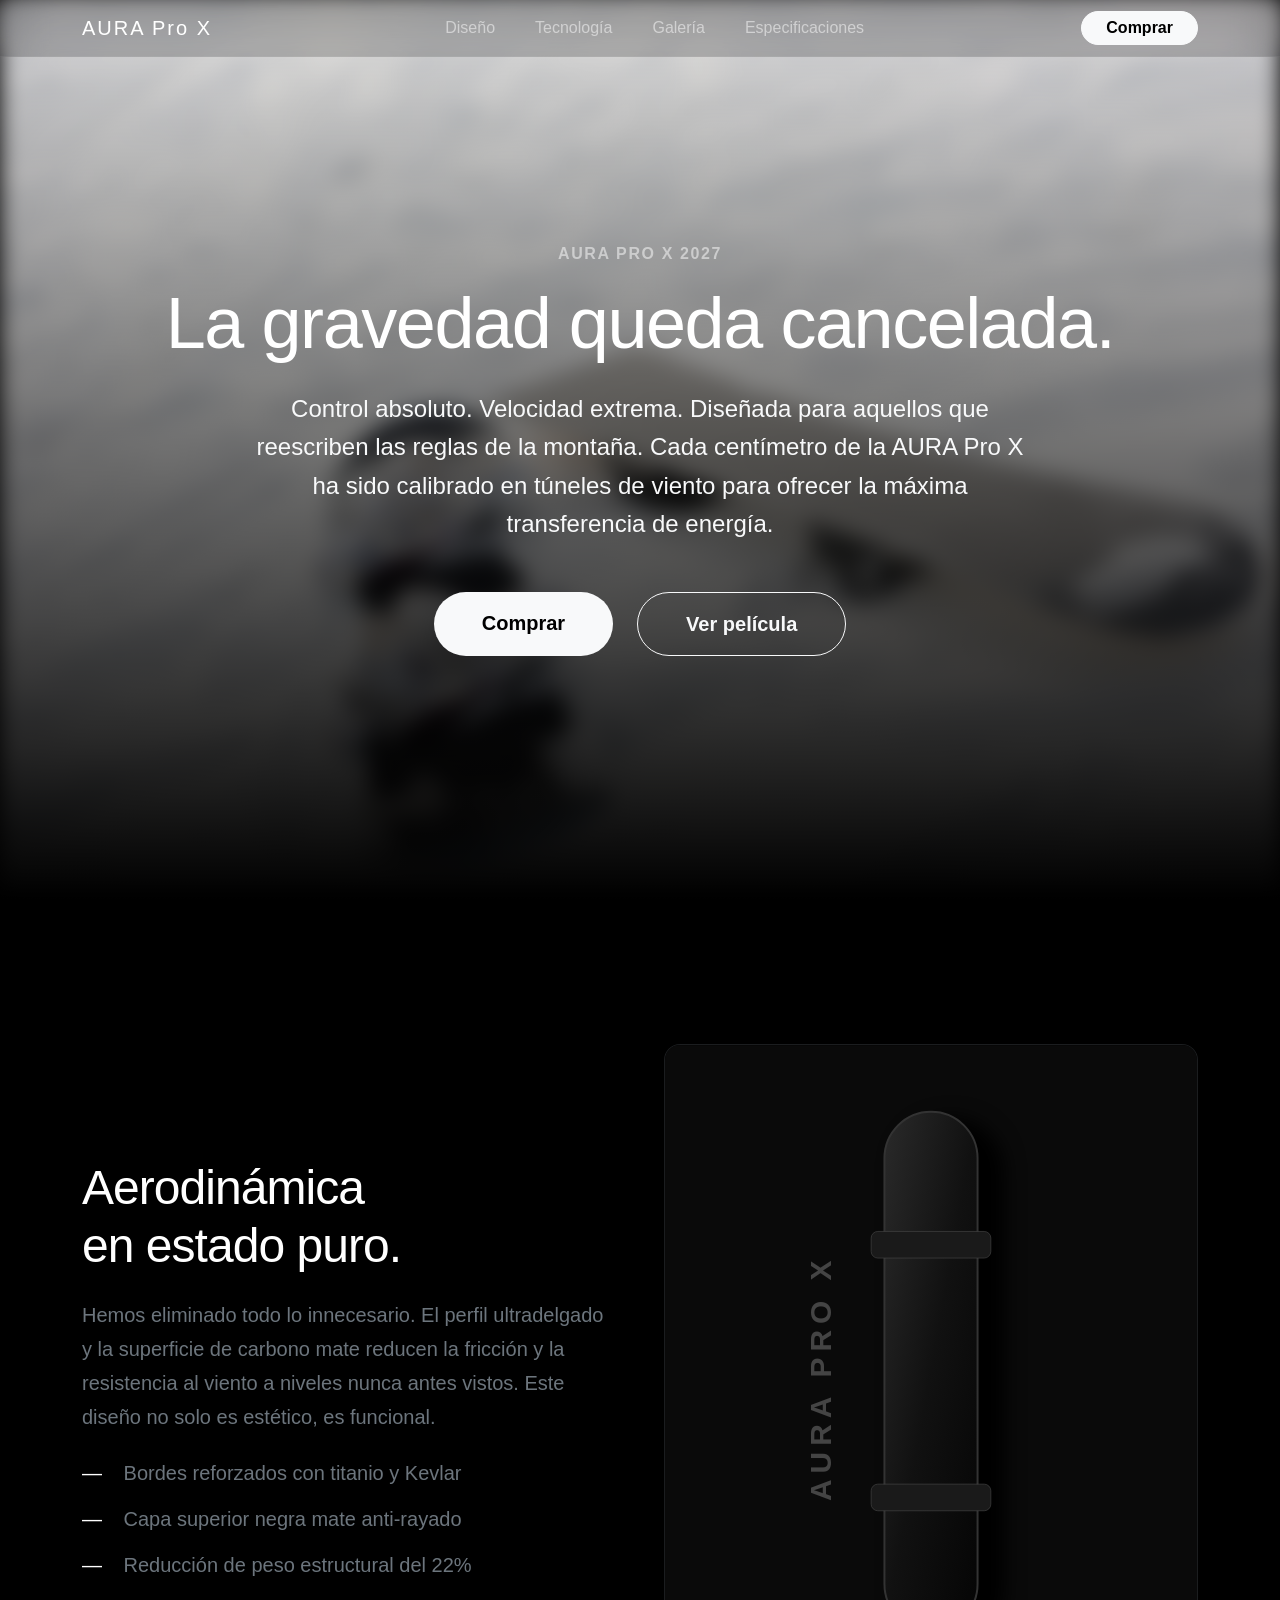
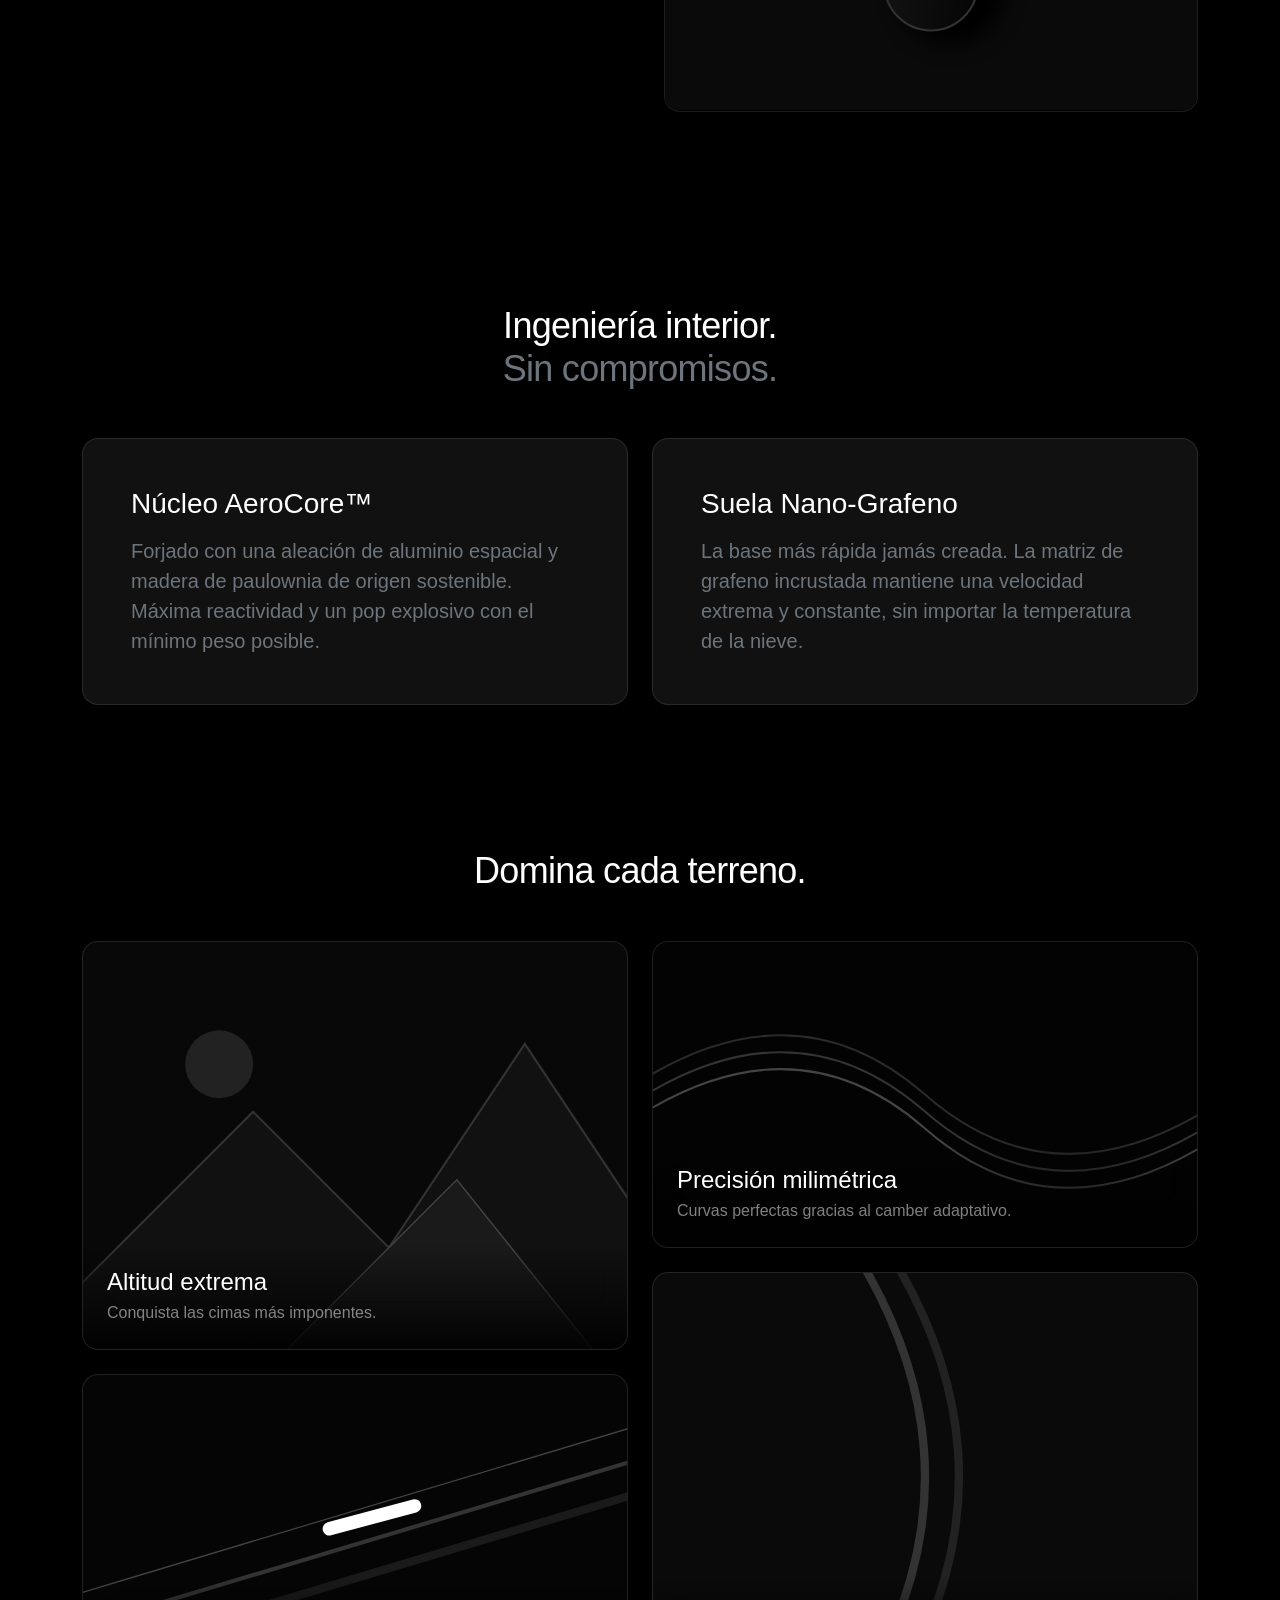
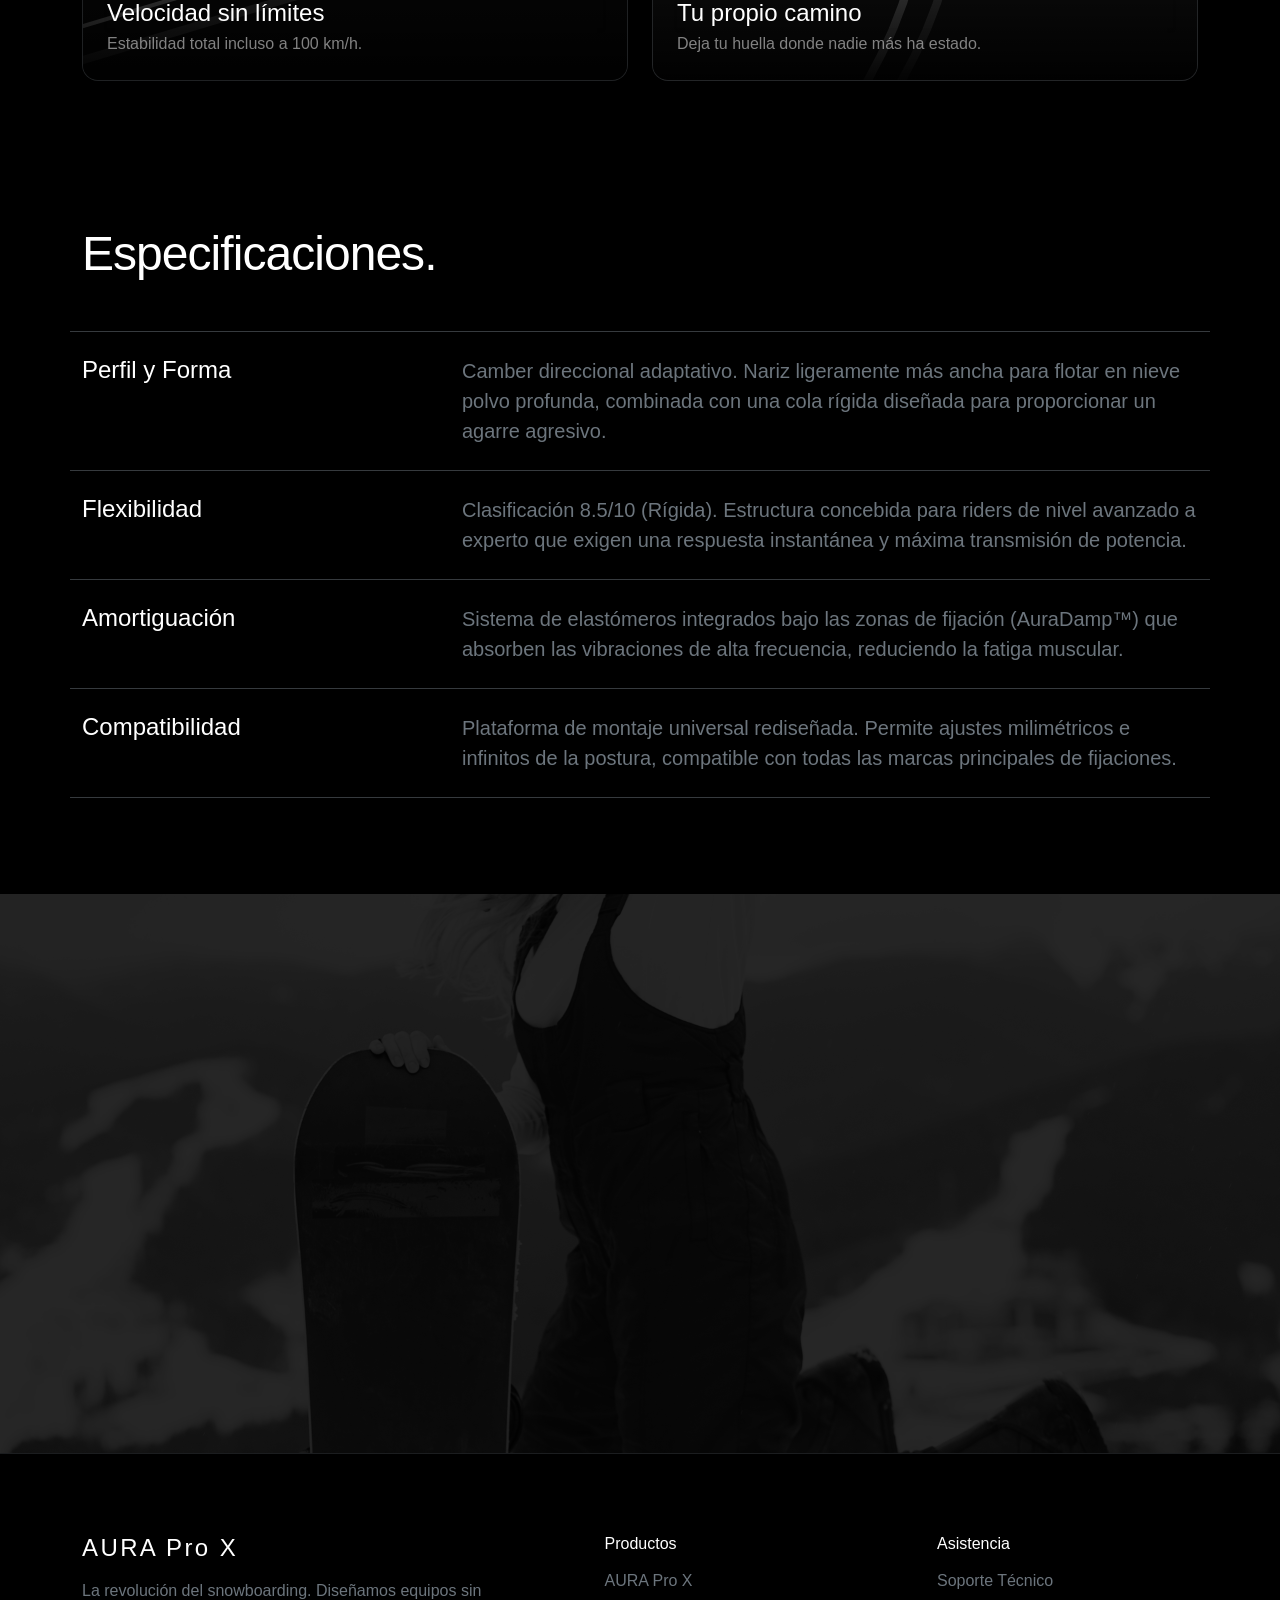
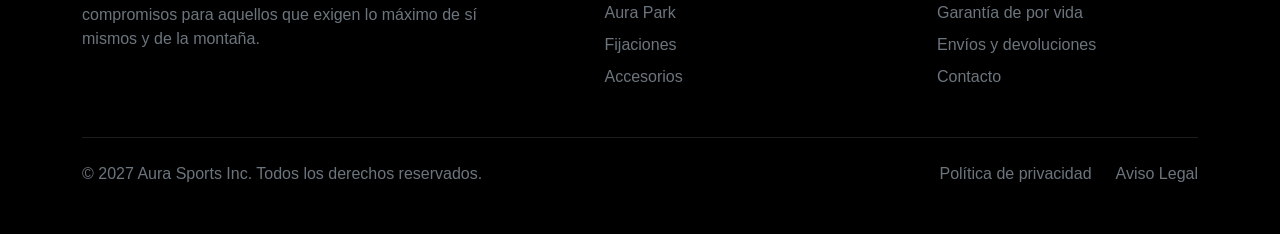
==== commit 028e4b39: "update 3.0" ====
--- a/index.html
+++ b/index.html
@@ -3,7 +3,7 @@
 <head>
   <meta charset="UTF-8">
   <meta name="viewport" content="width=device-width, initial-scale=1.0">
-  <title>Aura Pro — La gravedad queda cancelada</title>
+  <title>Aura Pro X — La gravedad queda cancelada</title>
 
   <!-- Локальные стили -->
   <link href="css/bootstrap.css" rel="stylesheet">
@@ -14,7 +14,7 @@
 <!-- Encabezado fijo -->
 <nav id="navbar" class="navbar navbar-expand-md fixed-top blur-header">
   <div class="container">
-    <a class="navbar-brand fw-bold tracking-wide text-white" href="#">AURA</a>
+    <a class="navbar-brand fw-bold tracking-wide text-white" href="#">AURA Pro X</a>
     <button class="navbar-toggler border-0" type="button" data-bs-toggle="collapse" data-bs-target="#navbarNav">
       <span class="navbar-toggler-icon"></span>
     </button>
@@ -95,7 +95,7 @@
         <h4 class="modal-title fw-bold text-white">Garantía de por vida</h4>
       </div>
       <div class="modal-body p-5 pt-4">
-        <p class="fs-5 text-light mb-4">Creemos firmemente en la ingeniería de nuestros productos. Por eso, cada Aura Pro incluye una garantía limitada de por vida.</p>
+        <p class="fs-5 text-light mb-4">Creemos firmemente en la ingeniería de nuestros productos. Por eso, cada AURA Pro X incluye una garantía limitada de por vida.</p>
         <p class="text-secondary fs-5 mb-4">La garantía cubre defectos de fabricación en materiales y mano de obra durante toda la vida útil del producto para el comprador original.</p>
         <p class="text-secondary fs-6 mb-0">No cubre daños causados por impactos contra rocas, rieles, desgaste normal, negligencia o modificaciones no autorizadas.</p>
       </div>
@@ -155,10 +155,10 @@
     <div class="hero-overlay position-absolute w-100 h-100"></div>
 
     <div class="container position-relative z-2">
-      <p class="h6 text-white-50 fw-semibold mb-3 reveal delay-1 text-uppercase tracking-wide">Aura Pro 2027</p>
+      <p class="h6 text-white-50 fw-semibold mb-3 reveal delay-1 text-uppercase tracking-wide">Aura Pro X 2027</p>
       <h1 class="display-1 fw-bold mb-4 tracking-tight reveal delay-2 text-white text-shadow">La gravedad queda cancelada.</h1>
       <p class="fs-4 text-light mx-auto mb-5 reveal delay-3 text-shadow" style="max-width: 800px; line-height: 1.6;">
-        Control absoluto. Velocidad extrema. Diseñada para aquellos que reescriben las reglas de la montaña. Cada centímetro de la Aura Pro ha sido calibrado en túneles de viento para ofrecer la máxima transferencia de energía.
+        Control absoluto. Velocidad extrema. Diseñada para aquellos que reescriben las reglas de la montaña. Cada centímetro de la AURA Pro X ha sido calibrado en túneles de viento para ofrecer la máxima transferencia de energía.
       </p>
 
       <div class="d-flex justify-content-center gap-4 reveal delay-4 flex-wrap">
@@ -323,7 +323,7 @@
     <div class="hero-overlay position-absolute w-100 h-100 top-0 start-0" style="background: rgba(0,0,0,0.85);"></div>
     <div class="container text-center reveal py-5 position-relative z-2">
       <h2 class="display-3 fw-bold mb-4 tracking-tight text-white text-shadow">Es hora de volar.</h2>
-      <p class="fs-4 text-light opacity-75 mb-5 text-shadow">Pide tu Aura Pro hoy. Unidades limitadas.<br>Envío asegurado en 24 horas.</p>
+      <p class="fs-4 text-light opacity-75 mb-5 text-shadow">Pide tu AURA Pro X hoy. Unidades limitadas.<br>Envío asegurado en 24 horas.</p>
       <div class="d-flex flex-column align-items-center gap-3">
         <button class="btn btn-light rounded-pill px-5 py-4 fs-4 fw-bold border-0 btn-apple text-black shadow-lg">Añadir al carrito — 999 €</button>
         <p class="text-white-50 mt-3 fs-6">Incluye funda rígida de viaje y kit de mantenimiento premium.</p>
@@ -337,12 +337,12 @@
   <div class="container">
     <div class="row g-4 justify-content-between mb-5 mt-2">
       <div class="col-md-5">
-        <h5 class="text-white fw-bold tracking-wide mb-3 fs-4">AURA</h5>
+        <h5 class="text-white fw-bold tracking-wide mb-3 fs-4">AURA Pro X</h5>
         <p class="pe-md-5">La revolución del snowboarding. Diseñamos equipos sin compromisos para aquellos que exigen lo máximo de sí mismos y de la montaña.</p>
       </div>
       <div class="col-md-3">
         <h6 class="text-white fw-bold mb-3">Productos</h6>
-        <a href="#" class="text-secondary text-decoration-none hover-text-white d-block mb-2">Aura Pro</a>
+        <a href="#" class="text-secondary text-decoration-none hover-text-white d-block mb-2">AURA Pro X</a>
         <a href="#" class="text-secondary text-decoration-none hover-text-white d-block mb-2">Aura Park</a>
         <a href="#" class="text-secondary text-decoration-none hover-text-white d-block mb-2">Fijaciones</a>
         <a href="#" class="text-secondary text-decoration-none hover-text-white d-block">Accesorios</a>
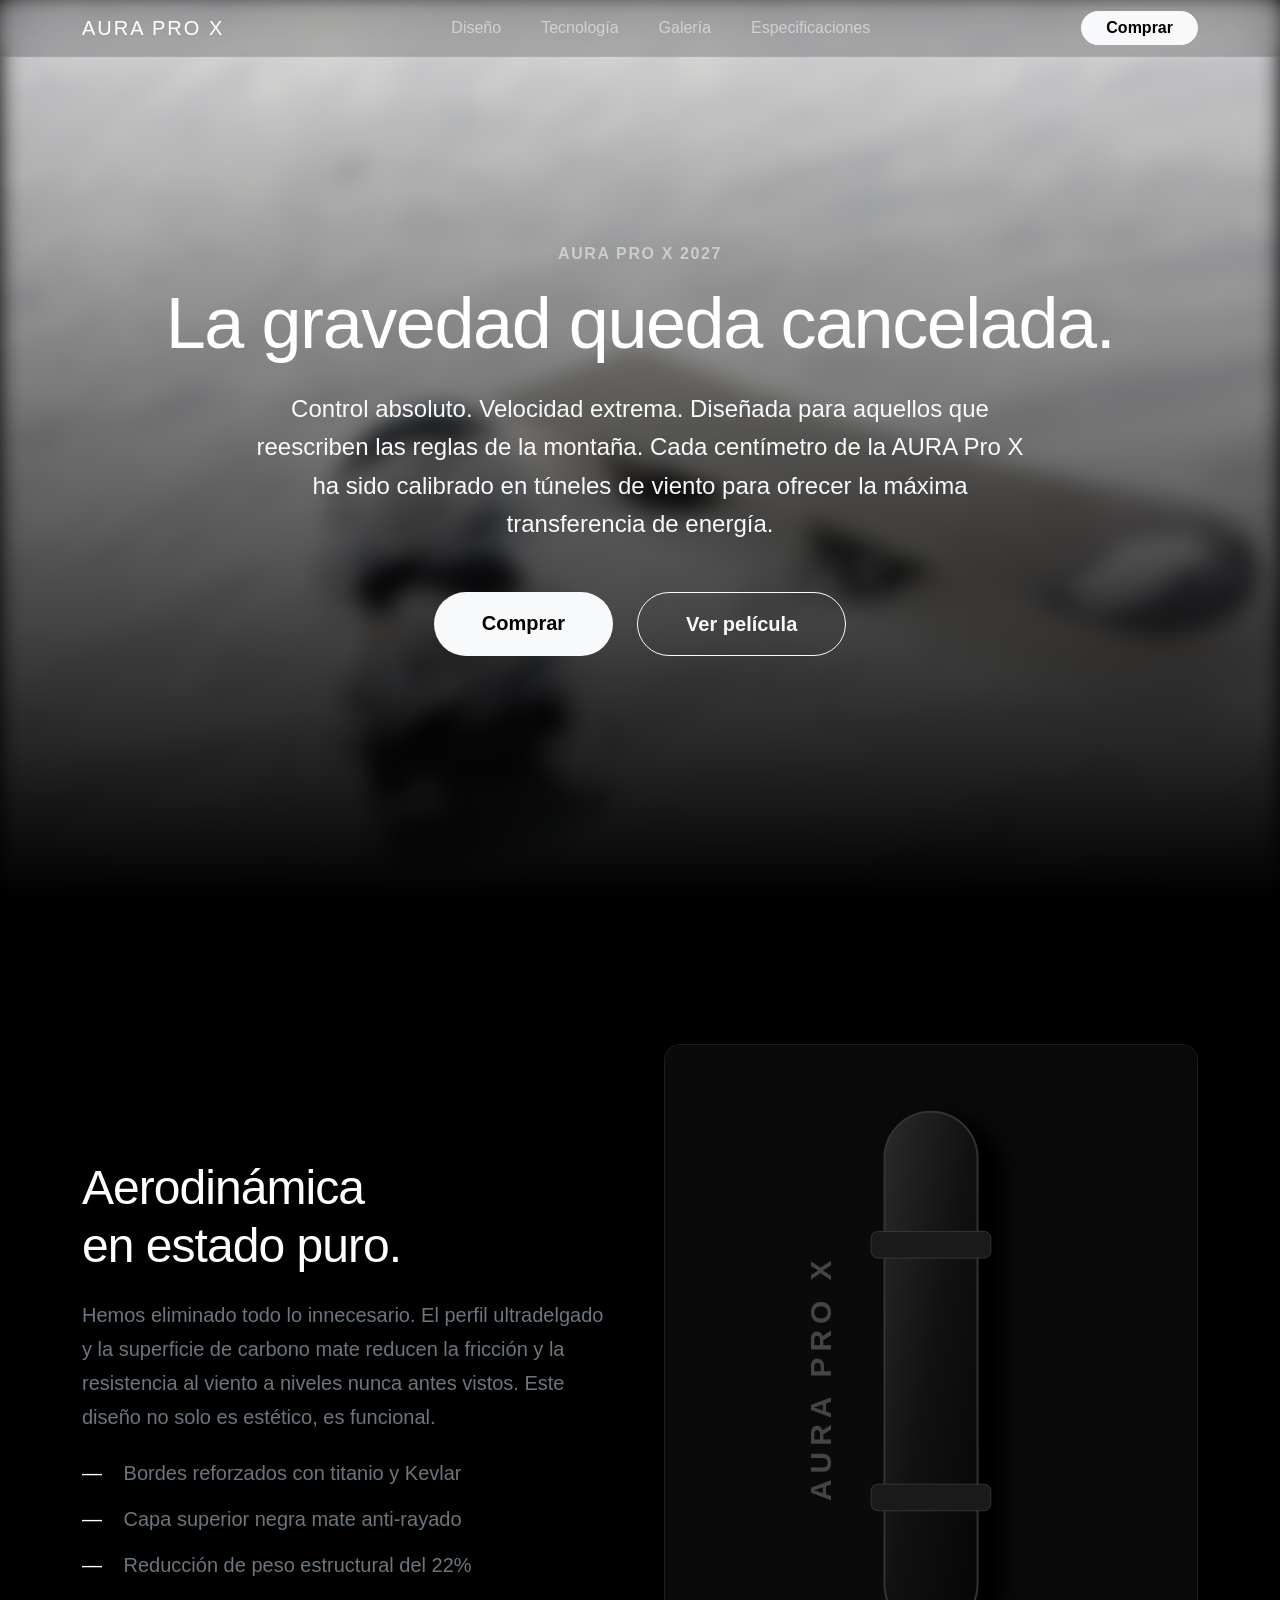
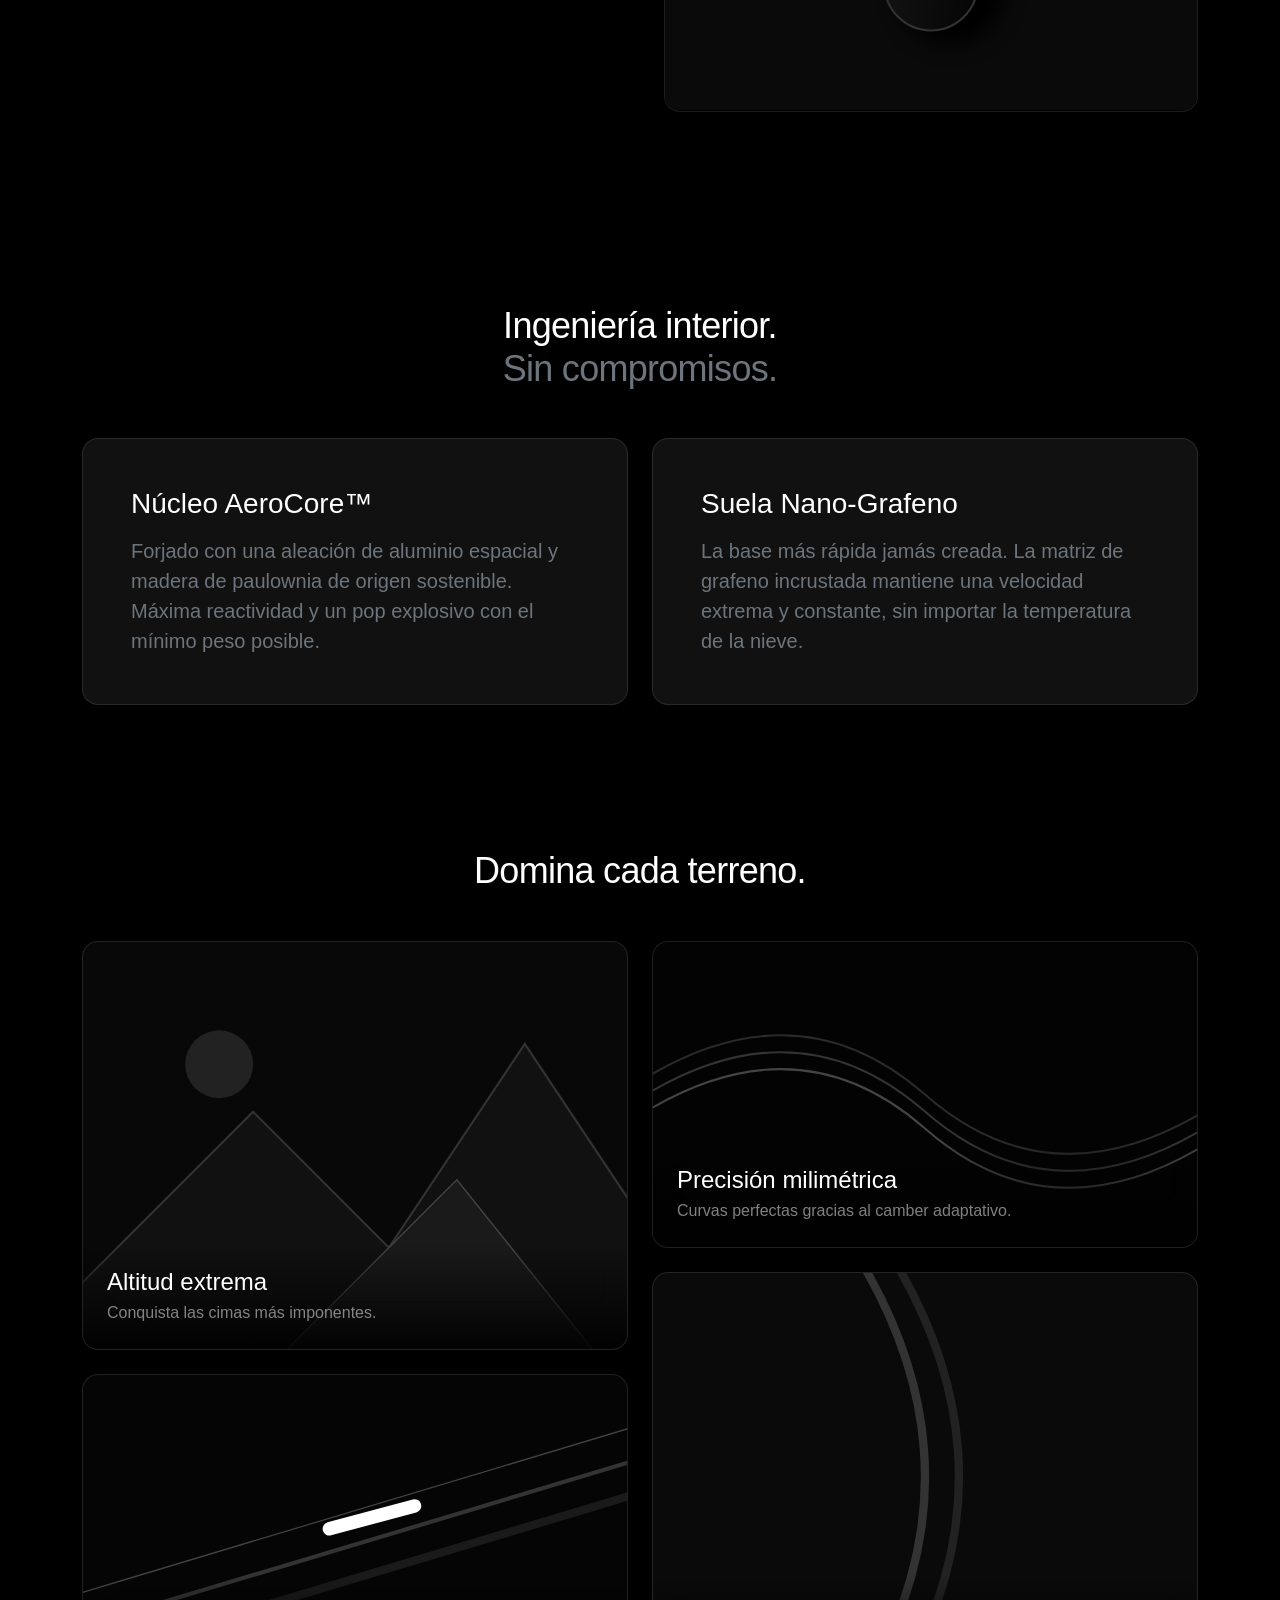
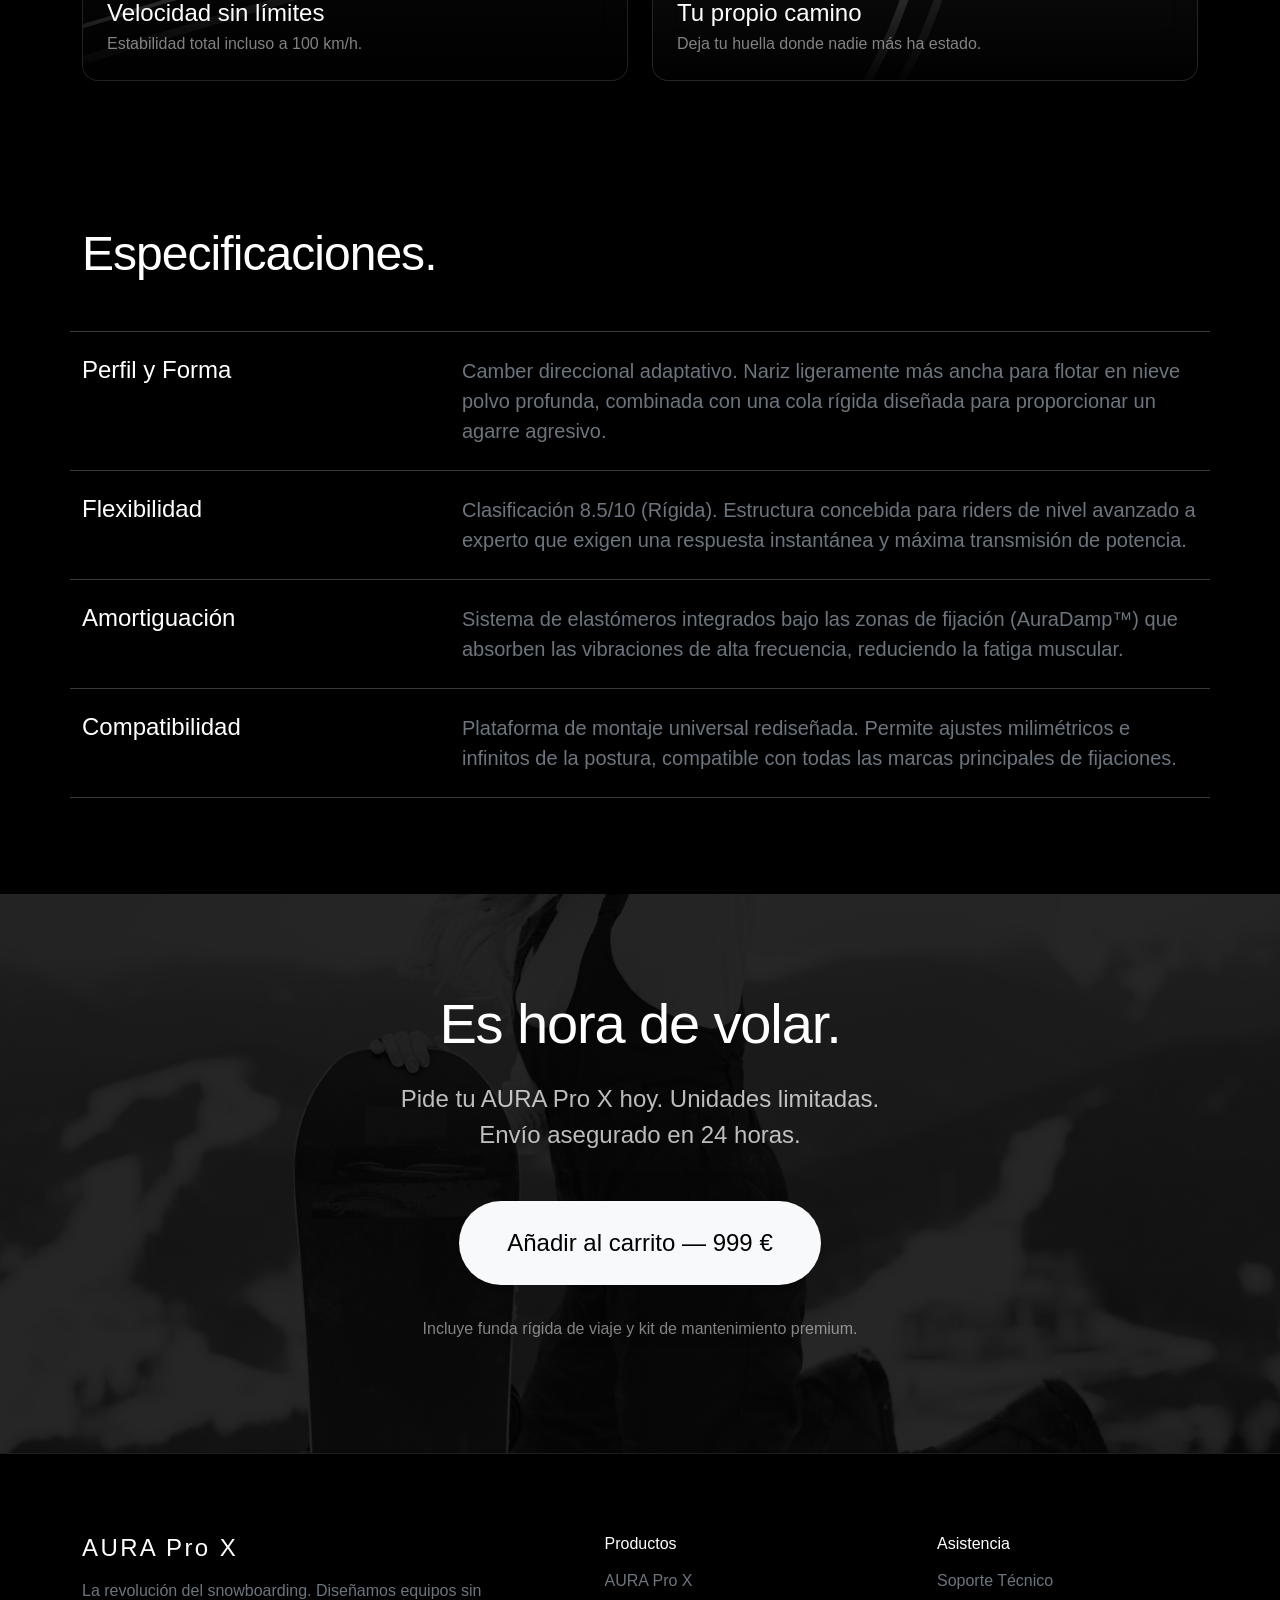
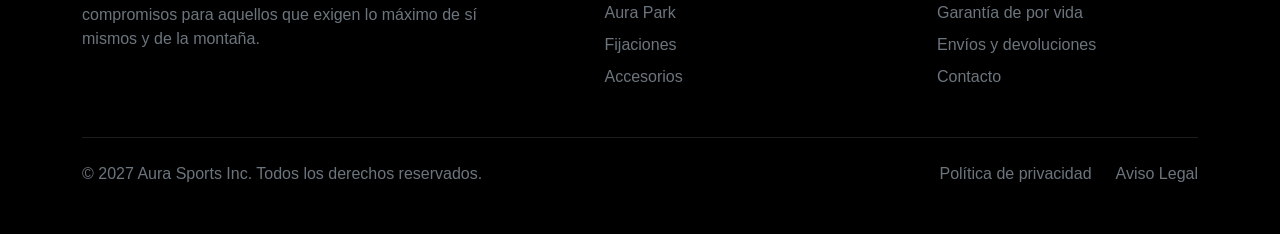
==== commit 6e833444: "update 3.0" ====
--- a/index.html
+++ b/index.html
@@ -3,7 +3,7 @@
 <head>
   <meta charset="UTF-8">
   <meta name="viewport" content="width=device-width, initial-scale=1.0">
-  <title>Aura Pro X — La gravedad queda cancelada</title>
+  <title>AURA PRO X — La gravedad queda cancelada</title>
 
   <!-- Локальные стили -->
   <link href="css/bootstrap.css" rel="stylesheet">
@@ -14,7 +14,7 @@
 <!-- Encabezado fijo -->
 <nav id="navbar" class="navbar navbar-expand-md fixed-top blur-header">
   <div class="container">
-    <a class="navbar-brand fw-bold tracking-wide text-white" href="#">AURA Pro X</a>
+    <a class="navbar-brand fw-bold tracking-wide text-white" href="#">AURA PRO X</a>
     <button class="navbar-toggler border-0" type="button" data-bs-toggle="collapse" data-bs-target="#navbarNav">
       <span class="navbar-toggler-icon"></span>
     </button>
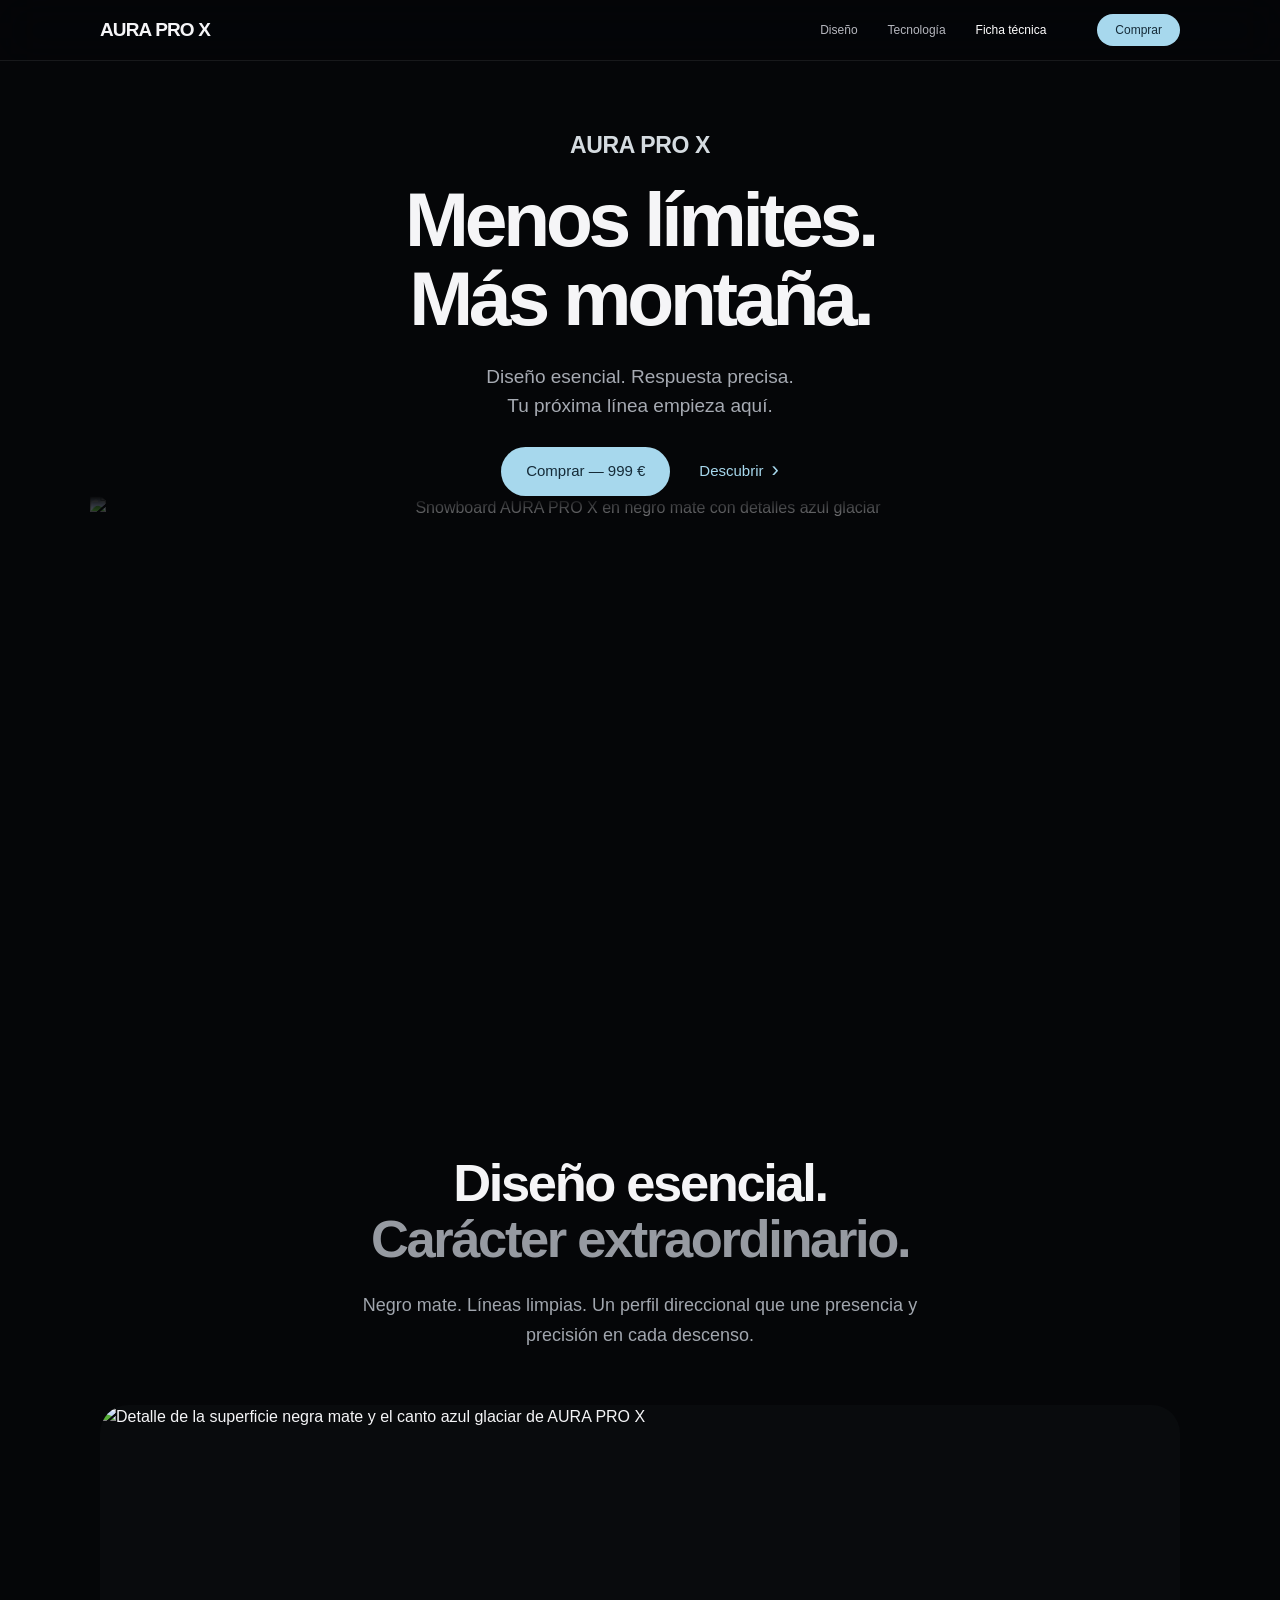
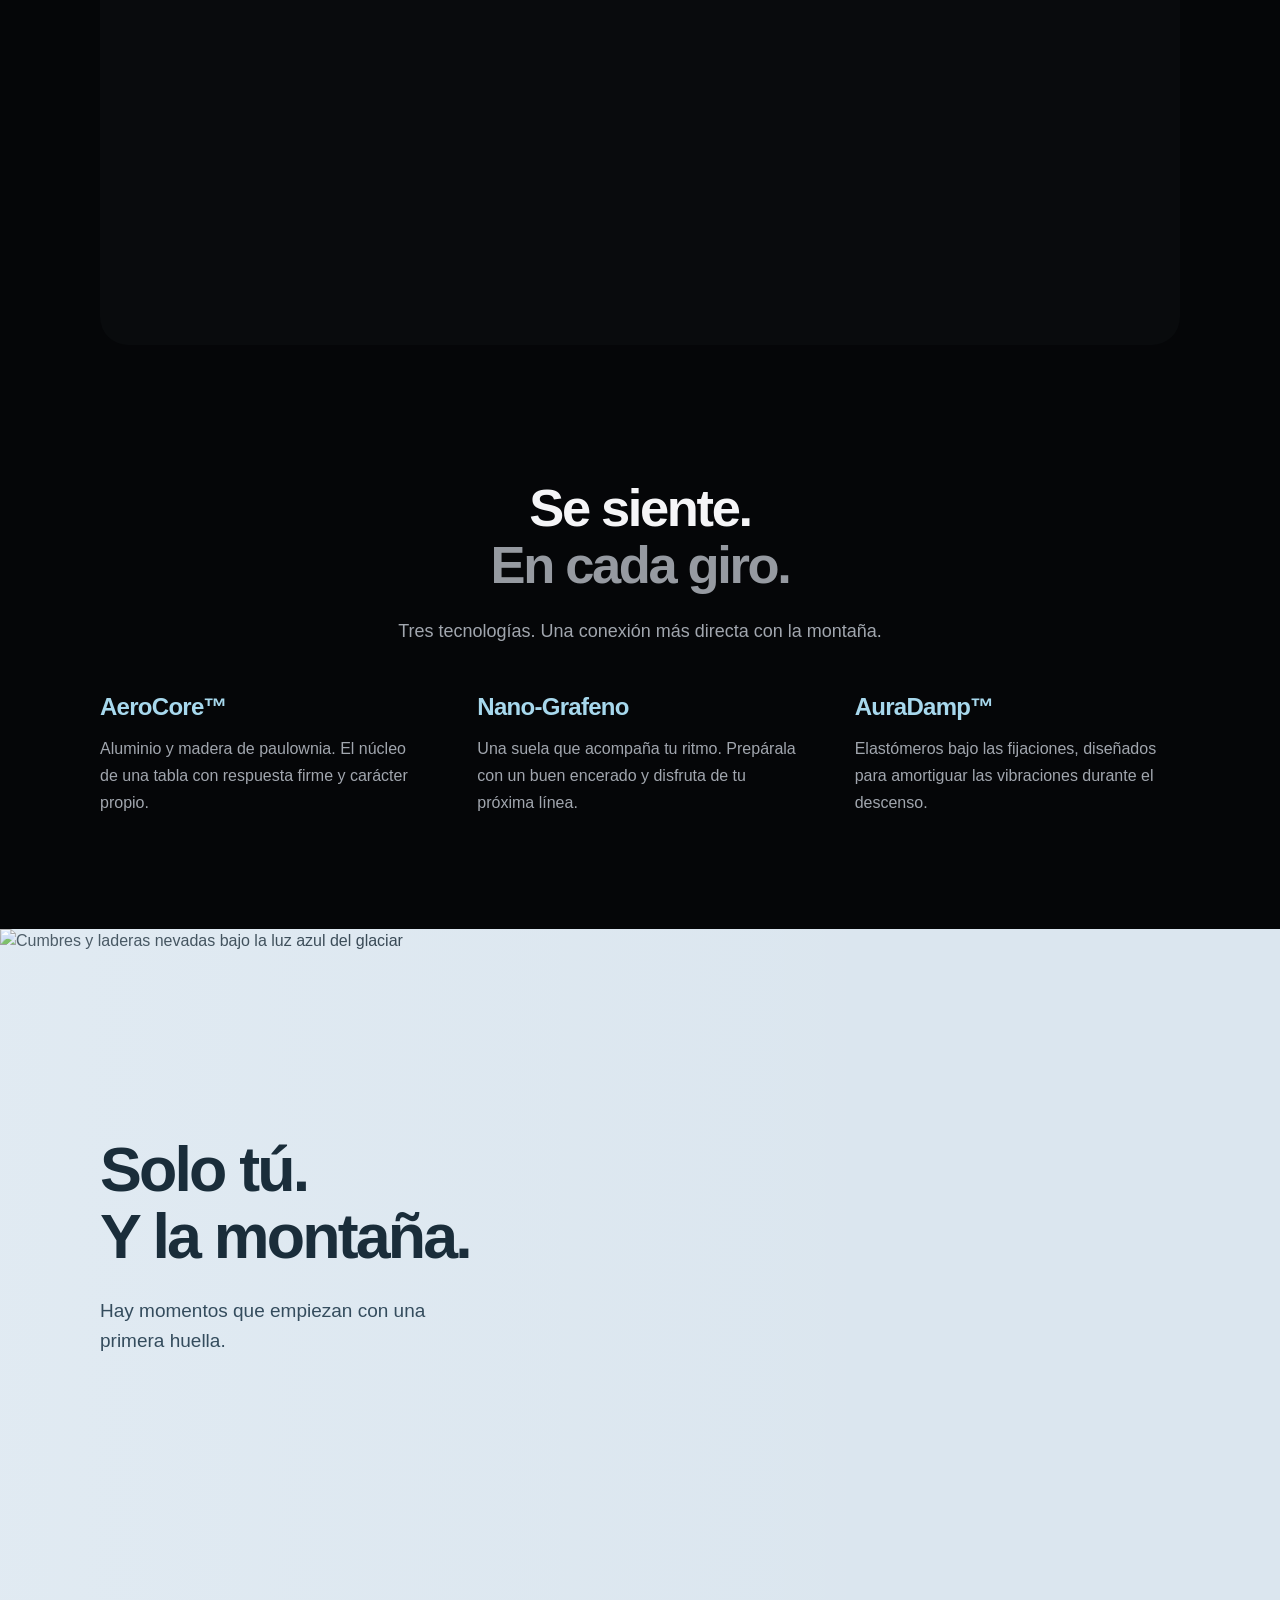
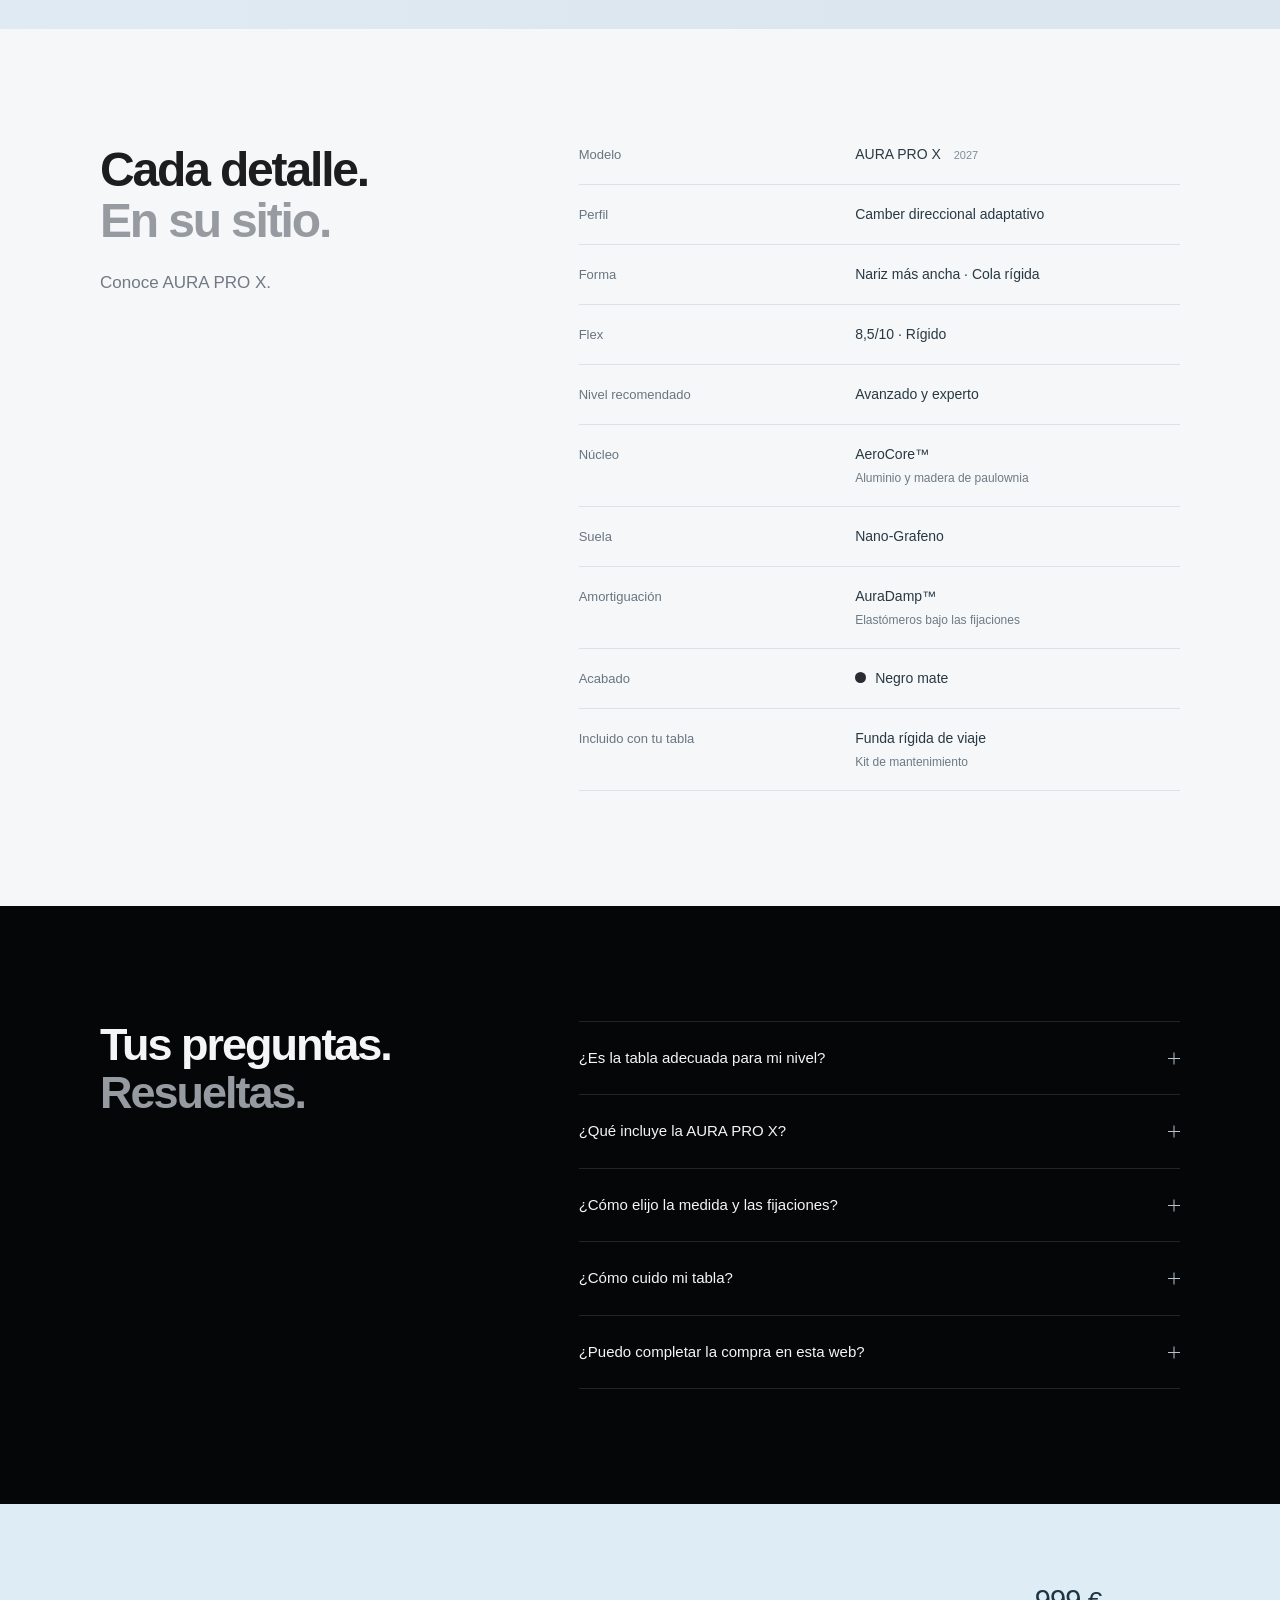
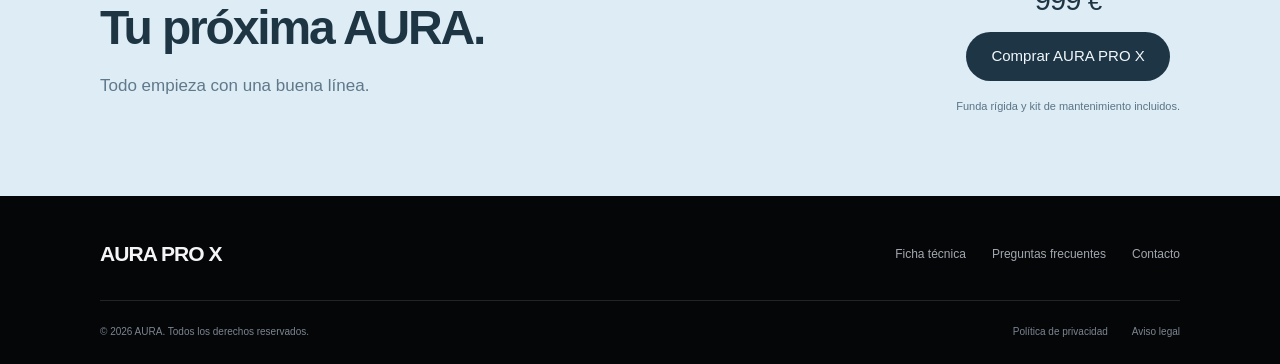
==== commit 2314a20f: "update 4.0" ====
--- a/index.html
+++ b/index.html
@@ -1,375 +1,712 @@
-<!DOCTYPE html>
+<!doctype html>
 <html lang="es">
-<head>
-  <meta charset="UTF-8">
-  <meta name="viewport" content="width=device-width, initial-scale=1.0">
-  <title>AURA PRO X — La gravedad queda cancelada</title>
-
-  <!-- Локальные стили -->
-  <link href="css/bootstrap.css" rel="stylesheet">
-  <link rel="stylesheet" href="css/style.css">
-</head>
-<body class="text-light" data-bs-theme="dark">
-
-<!-- Encabezado fijo -->
-<nav id="navbar" class="navbar navbar-expand-md fixed-top blur-header">
-  <div class="container">
-    <a class="navbar-brand fw-bold tracking-wide text-white" href="#">AURA PRO X</a>
-    <button class="navbar-toggler border-0" type="button" data-bs-toggle="collapse" data-bs-target="#navbarNav">
-      <span class="navbar-toggler-icon"></span>
-    </button>
-    <div class="collapse navbar-collapse justify-content-center" id="navbarNav">
-      <ul class="navbar-nav gap-4">
-        <li class="nav-item"><a class="nav-link text-white-50 hover-text-white" href="#design">Diseño</a></li>
-        <li class="nav-item"><a class="nav-link text-white-50 hover-text-white" href="#tech">Tecnología</a></li>
-        <li class="nav-item"><a class="nav-link text-white-50 hover-text-white" href="#gallery">Galería</a></li>
-        <li class="nav-item"><a class="nav-link text-white-50 hover-text-white" href="#specs">Especificaciones</a></li>
-      </ul>
-    </div>
-    <a href="#buy" class="btn btn-light rounded-pill px-4 py-1 fw-semibold d-none d-md-block btn-buy-nav text-black">Comprar</a>
-  </div>
-</nav>
-
-<!-- Modal (Video Popup) -->
-<div class="modal fade" id="videoModal" tabindex="-1" aria-hidden="true">
-  <div class="modal-dialog modal-dialog-centered modal-xl">
-    <div class="modal-content bg-transparent border-0 position-relative">
-      <button type="button" class="btn-close btn-close-white position-absolute top-0 end-0 mt-2 me-2 z-3" data-bs-dismiss="modal" aria-label="Close" style="filter: drop-shadow(0 2px 4px rgba(0,0,0,0.8));"></button>
-      <div class="modal-body p-0 rounded-4 overflow-hidden shadow-lg bg-black" style="aspect-ratio: 16/9; width: 100%;">
-        <iframe src="https://kinescope.io/embed/123456789?autoplay=1" allow="autoplay; fullscreen; picture-in-picture; encrypted-media" frameborder="0" allowfullscreen style="width: 100%; height: 100%; border: none;"></iframe>
+  <head>
+    <meta charset="UTF-8" />
+    <meta name="viewport" content="width=device-width, initial-scale=1.0" />
+    <meta name="theme-color" content="#050608" />
+    <meta
+      name="description"
+      content="Descubre AURA PRO X 2027: snowboard de camber direccional, flex rígido y acabado negro mate. Encuentra tu próxima línea."
+    />
+    <title>AURA PRO X — Menos límites. Más montaña.</title>
+    <link rel="icon" href="assets/aura-mark.svg" type="image/svg+xml" />
+    <link
+      rel="preload"
+      href="assets/aura-studio.jpg"
+      as="image"
+      fetchpriority="high"
+    />
+    <link href="css/bootstrap.min.css" rel="stylesheet" />
+    <link rel="stylesheet" href="css/style.css" />
+  </head>
+  <body class="aura-home" data-bs-theme="dark">
+    <a class="skip-link" href="#main">Saltar al contenido</a>
+    <svg
+      class="icon-library"
+      xmlns="http://www.w3.org/2000/svg"
+      aria-hidden="true"
+    >
+      <symbol id="i-arrow" viewBox="0 0 24 24">
+        <path d="M4 12h15M13 5l7 7-7 7" />
+      </symbol>
+      <symbol id="i-diagonal" viewBox="0 0 24 24">
+        <path d="M6 18 18 6M6 6h12v12" />
+      </symbol>
+      <symbol id="i-bag" viewBox="0 0 24 24">
+        <path d="M5 7h14l1 14H4L5 7Z" />
+        <path d="M9 8V6a3 3 0 0 1 6 0v2" />
+      </symbol>
+      <symbol id="i-close" viewBox="0 0 24 24">
+        <path d="m6 6 12 12M6 18 18 6" />
+      </symbol>
+      <symbol id="i-check" viewBox="0 0 24 24">
+        <path d="m5 12 4 4L19 6" />
+      </symbol>
+      <symbol id="i-mountain" viewBox="0 0 24 24">
+        <path d="m2 20 8-15 5 9 3-5 5 11H2Z" />
+        <path d="m7 11 3 2 3-2" />
+      </symbol>
+      <symbol id="i-box" viewBox="0 0 24 24">
+        <path d="m3 7 9-4 9 4v10l-9 4-9-4V7Zm0 0 9 4 9-4M12 11v10M7 5l10 4" />
+      </symbol>
+      <symbol id="i-shield" viewBox="0 0 24 24">
+        <path d="m12 3 8 3v6c0 5-8 9-8 9s-8-4-8-9V6l8-3Z" />
+        <path d="m8 12 3 3 5-6" />
+      </symbol>
+    </svg>
+    <nav
+      id="navbar"
+      class="navbar navbar-expand-lg fixed-top blur-header"
+      aria-label="Navegación principal"
+    >
+      <div class="container-fluid page-width nav-inner">
+        <a class="brand" href="#hero" aria-label="AURA PRO X, inicio"
+          >AURA PRO X</a
+        >
+        <button
+          class="navbar-toggler"
+          type="button"
+          data-bs-toggle="collapse"
+          data-bs-target="#navbarNav"
+          aria-controls="navbarNav"
+          aria-expanded="false"
+          aria-label="Abrir menú"
+        >
+          <span class="menu-lines" aria-hidden="true"></span>
+        </button>
+        <div class="collapse navbar-collapse" id="navbarNav">
+          <ul class="navbar-nav mx-auto">
+            <li class="nav-item">
+              <a class="nav-link" data-section-link href="#design">Diseño</a>
+            </li>
+            <li class="nav-item">
+              <a class="nav-link" data-section-link href="#tech">Tecnología</a>
+            </li>
+            <li class="nav-item">
+              <a class="nav-link" data-section-link href="#specs"
+                >Ficha técnica</a
+              >
+            </li>
+          </ul>
+        </div>
+        <div class="nav-purchase">
+          <button
+            type="button"
+            class="button button-small button-light"
+            data-bs-toggle="modal"
+            data-bs-target="#checkoutModal"
+          >
+            Comprar
+          </button>
+        </div>
+      </div>
+    </nav>
+    <main id="main">
+      <section class="hero" id="hero" aria-labelledby="heroTitle">
+        <div class="page-width hero-content">
+          <p class="eyebrow reveal">AURA PRO X</p>
+          <h1 id="heroTitle" class="reveal delay-1">
+            Menos límites.<br />Más montaña.
+          </h1>
+          <p class="hero-description reveal delay-2">
+            Diseño esencial. Respuesta precisa.<br />Tu próxima línea empieza
+            aquí.
+          </p>
+          <div class="hero-actions reveal delay-3">
+            <button
+              type="button"
+              class="button button-accent"
+              data-bs-toggle="modal"
+              data-bs-target="#checkoutModal"
+            >
+              Comprar — 999 €
+            </button>
+            <a class="text-link" href="#design">Descubrir</a>
+          </div>
+        </div>
+        <img
+          class="hero-image"
+          src="assets/aura-studio.jpg"
+          alt="Snowboard AURA PRO X en negro mate con detalles azul glaciar"
+          width="1536"
+          height="1024"
+          fetchpriority="high"
+        />
+      </section>
+      <section
+        class="section-space page-width"
+        id="design"
+        aria-labelledby="designTitle"
+      >
+        <div class="section-heading reveal">
+          <h2 id="designTitle">
+            Diseño esencial.<br /><span class="text-muted-aura"
+              >Carácter extraordinario.</span
+            >
+          </h2>
+          <p>
+            Negro mate. Líneas limpias. Un perfil direccional que une presencia
+            y precisión en cada descenso.
+          </p>
+        </div>
+        <figure class="design-photo reveal">
+          <img
+            src="assets/aura-detail.jpg"
+            alt="Detalle de la superficie negra mate y el canto azul glaciar de AURA PRO X"
+            width="1536"
+            height="1024"
+            loading="lazy"
+          />
+        </figure>
+      </section>
+      <section
+        class="technology-section section-space"
+        id="tech"
+        aria-labelledby="techTitle"
+      >
+        <div class="page-width">
+          <div class="section-heading reveal">
+            <h2 id="techTitle">
+              Se siente.<br /><span class="text-muted-aura">En cada giro.</span>
+            </h2>
+            <p>Tres tecnologías. Una conexión más directa con la montaña.</p>
+          </div>
+          <div class="tech-grid">
+            <article class="tech-card reveal">
+              <div class="tech-copy">
+                <h3>AeroCore™</h3>
+                <p>
+                  Aluminio y madera de paulownia. El núcleo de una tabla con
+                  respuesta firme y carácter propio.
+                </p>
+              </div>
+            </article>
+            <article class="tech-card reveal delay-1">
+              <div class="tech-copy">
+                <h3>Nano-Grafeno</h3>
+                <p>
+                  Una suela que acompaña tu ritmo. Prepárala con un buen
+                  encerado y disfruta de tu próxima línea.
+                </p>
+              </div>
+            </article>
+            <article class="tech-card reveal delay-2">
+              <div class="tech-copy">
+                <h3>AuraDamp™</h3>
+                <p>
+                  Elastómeros bajo las fijaciones, diseñados para amortiguar las
+                  vibraciones durante el descenso.
+                </p>
+              </div>
+            </article>
+          </div>
+        </div>
+      </section>
+      <section
+        class="terrain-section"
+        id="gallery"
+        aria-labelledby="galleryTitle"
+      >
+        <div class="terrain-panorama">
+          <img
+            src="assets/glacier-landscape.jpg"
+            alt="Cumbres y laderas nevadas bajo la luz azul del glaciar"
+            width="1536"
+            height="1024"
+            loading="lazy"
+          />
+          <div class="terrain-overlay"></div>
+          <div class="page-width terrain-copy reveal">
+            <h2 id="galleryTitle">Solo tú.<br />Y la montaña.</h2>
+            <p>Hay momentos que empiezan con una primera huella.</p>
+          </div>
+        </div>
+      </section>
+      <section
+        class="specs-section section-space"
+        id="specs"
+        aria-labelledby="specsTitle"
+      >
+        <div class="page-width specs-layout">
+          <div class="specs-intro reveal">
+            <h2 id="specsTitle">
+              Cada detalle.<br /><span class="text-muted-aura"
+                >En su sitio.</span
+              >
+            </h2>
+            <p>Conoce AURA PRO X.</p>
+          </div>
+          <dl class="spec-table reveal delay-1">
+            <div>
+              <dt>Modelo</dt>
+              <dd>AURA PRO X <span class="spec-pill">2027</span></dd>
+            </div>
+            <div>
+              <dt>Perfil</dt>
+              <dd>Camber direccional adaptativo</dd>
+            </div>
+            <div>
+              <dt>Forma</dt>
+              <dd>Nariz más ancha · Cola rígida</dd>
+            </div>
+            <div>
+              <dt>Flex</dt>
+              <dd>8,5/10 · Rígido</dd>
+            </div>
+            <div>
+              <dt>Nivel recomendado</dt>
+              <dd>Avanzado y experto</dd>
+            </div>
+            <div>
+              <dt>Núcleo</dt>
+              <dd>AeroCore™<small>Aluminio y madera de paulownia</small></dd>
+            </div>
+            <div>
+              <dt>Suela</dt>
+              <dd>Nano-Grafeno</dd>
+            </div>
+            <div>
+              <dt>Amortiguación</dt>
+              <dd>AuraDamp™<small>Elastómeros bajo las fijaciones</small></dd>
+            </div>
+            <div>
+              <dt>Acabado</dt>
+              <dd>
+                <span class="color-swatch" aria-hidden="true"></span>Negro mate
+              </dd>
+            </div>
+            <div>
+              <dt>Incluido con tu tabla</dt>
+              <dd>Funda rígida de viaje<small>Kit de mantenimiento</small></dd>
+            </div>
+          </dl>
+        </div>
+      </section>
+      <section
+        class="faq-section section-space page-width"
+        id="faq"
+        aria-labelledby="faqTitle"
+      >
+        <div class="faq-intro reveal">
+          <h2 id="faqTitle">
+            Tus preguntas.<br /><span class="text-muted-aura">Resueltas.</span>
+          </h2>
+        </div>
+        <div class="faq-list reveal">
+          <details>
+            <summary>
+              ¿Es la tabla adecuada para mi nivel?<span
+                aria-hidden="true"
+              ></span>
+            </summary>
+            <p>
+              AURA PRO X está pensada para riders avanzados y expertos. Su flex
+              rígido de 8,5/10 ofrece una conducción firme y exige una técnica
+              consolidada. Si estás empezando, una tabla más flexible puede
+              adaptarse mejor a ti.
+            </p>
+          </details>
+          <details>
+            <summary>
+              ¿Qué incluye la AURA PRO X?<span aria-hidden="true"></span>
+            </summary>
+            <p>
+              Tu tabla incluye una funda rígida de viaje y un kit de
+              mantenimiento para cuidarla entre jornadas de nieve.
+            </p>
+          </details>
+          <details>
+            <summary>
+              ¿Cómo elijo la medida y las fijaciones?<span
+                aria-hidden="true"
+              ></span>
+            </summary>
+            <p>
+              Depende de tu peso, tu talla de bota y tu forma de deslizarte.
+              Antes de comprar, confirma las medidas disponibles y la
+              compatibilidad de tus fijaciones con nuestro equipo.
+            </p>
+          </details>
+          <details>
+            <summary>
+              ¿Cómo cuido mi tabla?<span aria-hidden="true"></span>
+            </summary>
+            <p>
+              Sécala después de usarla y guárdala en un lugar seco. Revisa los
+              cantos y las fijaciones con regularidad, y encera la suela según
+              su estado y las condiciones de nieve.
+            </p>
+          </details>
+          <details>
+            <summary>
+              ¿Puedo completar la compra en esta web?<span
+                aria-hidden="true"
+              ></span>
+            </summary>
+            <p>
+              La compra online estará disponible próximamente. Por ahora puedes
+              abrir la cesta y revisar tus datos. No se envía ningún pedido, no
+              se guardan tus datos y no se realiza ningún cobro.
+            </p>
+          </details>
+        </div>
+      </section>
+      <section class="buy-section" id="buy" aria-labelledby="buyTitle">
+        <div class="page-width buy-inner reveal">
+          <div>
+            <h2 id="buyTitle">Tu próxima AURA.</h2>
+            <p>Todo empieza con una buena línea.</p>
+          </div>
+          <div class="buy-action">
+            <span class="buy-price">999 <span>€</span></span>
+            <button
+              type="button"
+              class="button button-dark"
+              data-bs-toggle="modal"
+              data-bs-target="#checkoutModal"
+            >
+              Comprar AURA PRO X
+            </button>
+            <span class="buy-included"
+              >Funda rígida y kit de mantenimiento incluidos.</span
+            >
+          </div>
+        </div>
+      </section>
+    </main>
+    <footer class="site-footer">
+      <div class="page-width">
+        <div class="footer-top">
+          <a class="brand footer-brand" href="#hero">AURA PRO X</a>
+          <div class="footer-links">
+            <a href="#specs">Ficha técnica</a>
+            <a href="#faq">Preguntas frecuentes</a>
+            <button
+              type="button"
+              data-bs-toggle="modal"
+              data-bs-target="#contactoModal"
+            >
+              Contacto
+            </button>
+          </div>
+        </div>
+        <div class="footer-bottom">
+          <span>© 2026 AURA. Todos los derechos reservados.</span>
+          <div>
+            <a href="politicadeprivacidad.html">Política de privacidad</a>
+            <a href="avisolegal.html">Aviso legal</a>
+          </div>
+        </div>
+      </div>
+    </footer>
+    <div
+      class="modal fade checkout-modal"
+      id="checkoutModal"
+      tabindex="-1"
+      aria-labelledby="checkoutTitle"
+      aria-describedby="checkoutNotice"
+      aria-hidden="true"
+    >
+      <div class="modal-dialog modal-dialog-centered modal-xl">
+        <div class="modal-content checkout-shell">
+          <button
+            type="button"
+            class="modal-close"
+            data-bs-dismiss="modal"
+            aria-label="Cerrar cesta"
+          >
+            <svg class="icon" aria-hidden="true"><use href="#i-close" /></svg>
+          </button>
+          <aside class="order-summary" aria-label="Resumen de la cesta">
+            <div class="cart-product-stage">
+              <img
+                src="assets/aura-studio.jpg"
+                alt="AURA PRO X en negro mate con detalles azul glaciar"
+                width="1536"
+                height="1024"
+              />
+            </div>
+            <div class="cart-product-title">
+              <div>
+                <h3>AURA PRO X</h3>
+                <p>Negro mate · 1 unidad</p>
+              </div>
+              <strong>999 €</strong>
+            </div>
+            <div class="cart-includes">
+              <span
+                >Incluye funda rígida de viaje<br />y kit de
+                mantenimiento.</span
+              >
+            </div>
+            <div class="order-totals">
+              <div><span>Subtotal · 1 artículo</span><span>999 €</span></div>
+              <div><span>Envío</span><span>Por confirmar</span></div>
+              <div class="order-total">
+                <span>Precio del producto</span><strong>999 €</strong>
+              </div>
+            </div>
+            <p class="summary-note">
+              Sin pagos ni cargos en esta vista previa.
+            </p>
+          </aside>
+          <div class="checkout-main">
+            <div id="checkoutEntry">
+              <h2 id="checkoutTitle">Tu cesta.</h2>
+              <p class="checkout-intro">
+                AURA PRO X. Lista para tu próxima línea.
+              </p>
+              <p class="preview-notice" id="checkoutNotice">
+                Compra online próximamente. Puedes revisar tus datos; todavía no
+                se enviará ningún pedido.
+              </p>
+              <form id="checkoutForm" novalidate>
+                <fieldset>
+                  <legend>Datos de contacto</legend>
+                  <div class="form-grid">
+                    <div class="form-field full-width">
+                      <label for="fullName"
+                        >Nombre y apellidos <span>*</span></label
+                      ><input
+                        id="fullName"
+                        name="fullName"
+                        type="text"
+                        autocomplete="name"
+                        placeholder="Tu nombre completo"
+                        required
+                        maxlength="100"
+                        aria-describedby="fullName-error"
+                      />
+                      <p class="field-error" id="fullName-error"></p>
+                    </div>
+                    <div class="form-field">
+                      <label for="email"
+                        >Correo electrónico <span>*</span></label
+                      ><input
+                        id="email"
+                        name="email"
+                        type="email"
+                        autocomplete="email"
+                        placeholder="tu@email.com"
+                        required
+                        maxlength="254"
+                        aria-describedby="email-error"
+                      />
+                      <p class="field-error" id="email-error"></p>
+                    </div>
+                    <div class="form-field">
+                      <label for="phone"
+                        >Teléfono
+                        <span class="optional">(opcional)</span></label
+                      ><input
+                        id="phone"
+                        name="phone"
+                        type="tel"
+                        autocomplete="tel"
+                        placeholder="+34 600 000 000"
+                        maxlength="30"
+                        aria-describedby="phone-error"
+                      />
+                      <p class="field-error" id="phone-error"></p>
+                    </div>
+                  </div>
+                </fieldset>
+                <fieldset>
+                  <legend>Dirección de envío</legend>
+                  <div class="form-grid">
+                    <div class="form-field full-width">
+                      <label for="address">Dirección <span>*</span></label
+                      ><input
+                        id="address"
+                        name="address"
+                        type="text"
+                        autocomplete="street-address"
+                        placeholder="Calle, número, piso…"
+                        required
+                        maxlength="200"
+                        aria-describedby="address-error"
+                      />
+                      <p class="field-error" id="address-error"></p>
+                    </div>
+                    <div class="form-field">
+                      <label for="postalCode"
+                        >Código postal <span>*</span></label
+                      ><input
+                        id="postalCode"
+                        name="postalCode"
+                        type="text"
+                        autocomplete="postal-code"
+                        placeholder="28001"
+                        required
+                        maxlength="12"
+                        aria-describedby="postalCode-error"
+                      />
+                      <p class="field-error" id="postalCode-error"></p>
+                    </div>
+                    <div class="form-field">
+                      <label for="city">Ciudad <span>*</span></label
+                      ><input
+                        id="city"
+                        name="city"
+                        type="text"
+                        autocomplete="address-level2"
+                        placeholder="Madrid"
+                        required
+                        maxlength="100"
+                        aria-describedby="city-error"
+                      />
+                      <p class="field-error" id="city-error"></p>
+                    </div>
+                    <div class="form-field full-width">
+                      <label for="country">País <span>*</span></label
+                      ><input
+                        id="country"
+                        name="country"
+                        type="text"
+                        autocomplete="country-name"
+                        value="España"
+                        required
+                        maxlength="80"
+                        aria-describedby="country-error"
+                      />
+                      <p class="field-error" id="country-error"></p>
+                    </div>
+                  </div>
+                </fieldset>
+                <div class="consent-field">
+                  <div class="consent-line">
+                    <input
+                      id="privacy"
+                      name="privacy"
+                      type="checkbox"
+                      required
+                      aria-describedby="privacy-error"
+                    />
+                    <div>
+                      <label for="privacy"
+                        >He leído y acepto la política de privacidad.
+                        <span>*</span></label
+                      ><a
+                        href="politicadeprivacidad.html"
+                        target="_blank"
+                        rel="noopener"
+                        >Leer la política de privacidad
+                        <span class="visually-hidden"
+                          >(se abre en una pestaña nueva)</span
+                        ><span aria-hidden="true">↗</span></a
+                      >
+                    </div>
+                  </div>
+                  <p class="field-error" id="privacy-error"></p>
+                </div>
+                <button
+                  type="submit"
+                  class="button button-accent checkout-submit"
+                >
+                  Revisar mi selección
+                  <svg class="icon" aria-hidden="true">
+                    <use href="#i-arrow" />
+                  </svg>
+                </button>
+                <p class="form-footnote">
+                  * Campos obligatorios. Tus datos no se envían ni se guardan.
+                </p>
+              </form>
+            </div>
+            <div class="checkout-review" id="checkoutReview" hidden>
+              <span class="review-check"
+                ><svg class="icon" aria-hidden="true">
+                  <use href="#i-check" /></svg
+              ></span>
+              <h2 id="reviewTitle" tabindex="-1">Tu selección está lista.</h2>
+              <p>
+                Revisa los datos que has introducido. Todavía no se ha realizado
+                ningún pedido ni cobro.
+              </p>
+              <dl class="review-details">
+                <div>
+                  <dt>Nombre</dt>
+                  <dd data-review="fullName"></dd>
+                </div>
+                <div>
+                  <dt>Email</dt>
+                  <dd data-review="email"></dd>
+                </div>
+                <div>
+                  <dt>Teléfono</dt>
+                  <dd data-review="phone"></dd>
+                </div>
+                <div>
+                  <dt>Dirección</dt>
+                  <dd>
+                    <span data-review="address"></span><br /><span
+                      data-review="postalCode"
+                    ></span>
+                    <span data-review="city"></span><br /><span
+                      data-review="country"
+                    ></span>
+                  </dd>
+                </div>
+              </dl>
+              <p class="preview-notice">
+                Esta es una vista previa. La compra online aún no está
+                disponible. Tus datos permanecen únicamente en este formulario
+                hasta que recargues o cierres la página.
+              </p>
+              <button type="button" id="editOrder" class="button button-accent">
+                Editar mis datos
+                <svg class="icon" aria-hidden="true">
+                  <use href="#i-arrow" />
+                </svg></button
+              ><button
+                type="button"
+                class="review-back"
+                id="closeReview"
+                data-bs-dismiss="modal"
+              >
+                Seguir explorando
+              </button>
+            </div>
+          </div>
+        </div>
       </div>
     </div>
-  </div>
-</div>
-
-<!-- ==========================================
-     MODALS (ПОПАПЫ)
-=========================================== -->
-
-<!-- Modal (Video Popup) -->
-<div class="modal fade" id="videoModal" tabindex="-1" aria-hidden="true">
-  <!-- Тонкий крестик в углу экрана -->
-  <button type="button" class="btn-close modal-close-fixed" data-bs-dismiss="modal" aria-label="Close"></button>
-
-  <div class="modal-dialog modal-dialog-centered modal-xl">
-    <div class="modal-content bg-transparent border-0 position-relative">
-      <div class="modal-body p-0 rounded-4 overflow-hidden shadow-lg custom-modal-bg" style="aspect-ratio: 16/9; width: 100%;">
-        <iframe src="https://kinescope.io/embed/123456789?autoplay=1" allow="autoplay; fullscreen; picture-in-picture; encrypted-media" frameborder="0" allowfullscreen style="width: 100%; height: 100%; border: none;"></iframe>
+    <div
+      class="modal fade contact-modal"
+      id="contactoModal"
+      tabindex="-1"
+      aria-labelledby="contactTitle"
+      aria-hidden="true"
+    >
+      <div class="modal-dialog modal-dialog-centered">
+        <div class="modal-content contact-content">
+          <button
+            type="button"
+            class="modal-close"
+            data-bs-dismiss="modal"
+            aria-label="Cerrar contacto"
+          >
+            <svg class="icon" aria-hidden="true"><use href="#i-close" /></svg>
+          </button>
+          <p class="eyebrow muted">HABLEMOS DE TU PRÓXIMA LÍNEA</p>
+          <h2 id="contactTitle">Estamos al otro lado.</h2>
+          <p>¿Dudas sobre la tabla, las medidas o su cuidado? Escríbenos.</p>
+          <a class="contact-email" href="mailto:hello@aurasports.com"
+            >hello@aurasports.com
+            <svg class="icon" aria-hidden="true">
+              <use href="#i-diagonal" /></svg></a
+          ><span class="contact-footnote"
+            >Elige tu equipo con toda la información.</span
+          >
+        </div>
       </div>
     </div>
-  </div>
-</div>
-
-<!-- Modal: Soporte Técnico -->
-<div class="modal fade" id="soporteModal" tabindex="-1" aria-hidden="true">
-  <button type="button" class="btn-close modal-close-fixed" data-bs-dismiss="modal" aria-label="Close"></button>
-
-  <div class="modal-dialog modal-dialog-centered modal-lg">
-    <div class="modal-content custom-modal-bg border-secondary border-opacity-25 rounded-4 shadow-lg text-start">
-      <div class="modal-header pb-0 pt-5 px-5">
-        <h4 class="modal-title fw-bold text-white">Soporte Técnico</h4>
-      </div>
-      <div class="modal-body p-5 pt-4">
-        <p class="fs-5 text-light mb-4">Nuestro equipo de especialistas está disponible para ayudarte a configurar y mantener tu tabla en condiciones óptimas.</p>
-        <ul class="list-unstyled text-secondary fs-5 space-y-3 mb-0">
-          <li><span class="text-white fw-bold me-2">—</span> Asesoramiento sobre ajuste de fijaciones.</li>
-          <li><span class="text-white fw-bold me-2">—</span> Guía de encerado para base Nano-Grafeno.</li>
-          <li><span class="text-white fw-bold me-2">—</span> Reparación de bordes de titanio.</li>
-        </ul>
-        <div class="mt-5 border-top border-secondary border-opacity-25 pt-4">
-          <p class="text-secondary mb-1">Horario de atención:</p>
-          <p class="text-white fw-bold">Lunes a Viernes, 09:00 - 20:00 (CET)</p>
-        </div>
-      </div>
-    </div>
-  </div>
-</div>
-
-<!-- Modal: Garantía de por vida -->
-<div class="modal fade" id="garantiaModal" tabindex="-1" aria-hidden="true">
-  <button type="button" class="btn-close modal-close-fixed" data-bs-dismiss="modal" aria-label="Close"></button>
-
-  <div class="modal-dialog modal-dialog-centered modal-lg">
-    <div class="modal-content custom-modal-bg border-secondary border-opacity-25 rounded-4 shadow-lg text-start">
-      <div class="modal-header pb-0 pt-5 px-5">
-        <h4 class="modal-title fw-bold text-white">Garantía de por vida</h4>
-      </div>
-      <div class="modal-body p-5 pt-4">
-        <p class="fs-5 text-light mb-4">Creemos firmemente en la ingeniería de nuestros productos. Por eso, cada AURA Pro X incluye una garantía limitada de por vida.</p>
-        <p class="text-secondary fs-5 mb-4">La garantía cubre defectos de fabricación en materiales y mano de obra durante toda la vida útil del producto para el comprador original.</p>
-        <p class="text-secondary fs-6 mb-0">No cubre daños causados por impactos contra rocas, rieles, desgaste normal, negligencia o modificaciones no autorizadas.</p>
-      </div>
-    </div>
-  </div>
-</div>
-
-<!-- Modal: Envíos y devoluciones -->
-<div class="modal fade" id="enviosModal" tabindex="-1" aria-hidden="true">
-  <button type="button" class="btn-close modal-close-fixed" data-bs-dismiss="modal" aria-label="Close"></button>
-
-  <div class="modal-dialog modal-dialog-centered modal-lg">
-    <div class="modal-content custom-modal-bg border-secondary border-opacity-25 rounded-4 shadow-lg text-start">
-      <div class="modal-header pb-0 pt-5 px-5">
-        <h4 class="modal-title fw-bold text-white">Envíos y devoluciones</h4>
-      </div>
-      <div class="modal-body p-5 pt-4">
-        <h5 class="fw-bold text-white mb-3 mt-2">Envíos Rápidos</h5>
-        <p class="text-secondary fs-5 mb-5">Procesamos todos los pedidos en un plazo de 24 horas. El envío estándar es gratuito y tarda entre 2 y 4 días hábiles. El envío exprés (24h) tiene un coste adicional de 15€.</p>
-
-        <h5 class="fw-bold text-white mb-3">Devoluciones sin estrés</h5>
-        <p class="text-secondary fs-5 mb-0">Tienes 30 días desde la fecha de recepción para devolver la tabla en su embalaje original y sin uso. Nosotros cubrimos los gastos de envío de la devolución.</p>
-      </div>
-    </div>
-  </div>
-</div>
-
-<!-- Modal: Contacto -->
-<div class="modal fade" id="contactoModal" tabindex="-1" aria-hidden="true">
-  <button type="button" class="btn-close modal-close-fixed" data-bs-dismiss="modal" aria-label="Close"></button>
-
-  <div class="modal-dialog modal-dialog-centered modal-md">
-    <div class="modal-content custom-modal-bg border-secondary border-opacity-25 rounded-4 shadow-lg text-start">
-      <div class="modal-header pb-0 pt-5 px-5">
-        <h4 class="modal-title fw-bold text-white">Contacto</h4>
-      </div>
-      <div class="modal-body p-5 pt-4">
-        <p class="text-secondary fs-5 mb-5">¿Tienes alguna pregunta? Estamos aquí para escucharte.</p>
-        <div class="mb-4">
-          <label class="form-label text-white-50">Email de soporte</label>
-          <p class="fs-4 text-white fw-bold">hello@aurasports.com</p>
-        </div>
-        <div>
-          <label class="form-label text-white-50">Teléfono</label>
-          <p class="fs-4 text-white fw-bold">+34 900 123 456</p>
-        </div>
-      </div>
-    </div>
-  </div>
-</div>
-
-
-<main>
-  <!-- Pantalla 1: Hero -->
-  <section class="screen hero vh-100 d-flex align-items-center justify-content-center text-center position-relative overflow-hidden" id="hero">
-    <div class="hero-bg position-absolute w-100 h-100" style="background: url('snowboard-snowy-slope-ski-resort.jpg') center/cover no-repeat;"></div>
-    <div class="hero-overlay position-absolute w-100 h-100"></div>
-
-    <div class="container position-relative z-2">
-      <p class="h6 text-white-50 fw-semibold mb-3 reveal delay-1 text-uppercase tracking-wide">Aura Pro X 2027</p>
-      <h1 class="display-1 fw-bold mb-4 tracking-tight reveal delay-2 text-white text-shadow">La gravedad queda cancelada.</h1>
-      <p class="fs-4 text-light mx-auto mb-5 reveal delay-3 text-shadow" style="max-width: 800px; line-height: 1.6;">
-        Control absoluto. Velocidad extrema. Diseñada para aquellos que reescriben las reglas de la montaña. Cada centímetro de la AURA Pro X ha sido calibrado en túneles de viento para ofrecer la máxima transferencia de energía.
-      </p>
-
-      <div class="d-flex justify-content-center gap-4 reveal delay-4 flex-wrap">
-        <a href="#buy" class="btn btn-light rounded-pill px-5 py-3 fs-5 fw-semibold border-0 btn-apple text-black">Comprar</a>
-        <button type="button" class="btn btn-outline-light rounded-pill px-5 py-3 fs-5 fw-semibold btn-apple" data-bs-toggle="modal" data-bs-target="#videoModal">
-          Ver película
-        </button>
-      </div>
-    </div>
-  </section>
-
-  <!-- Pantalla 2: Diseño -->
-  <section class="screen py-5 my-5" id="design">
-    <div class="container py-5">
-      <div class="row align-items-center g-5">
-        <div class="col-lg-6 text-start reveal">
-          <h2 class="display-4 fw-bold mb-4 tracking-tight text-white">Aerodinámica<br>en estado puro.</h2>
-          <p class="fs-5 text-secondary mb-4" style="line-height: 1.7;">
-            Hemos eliminado todo lo innecesario. El perfil ultradelgado y la superficie de carbono mate reducen la fricción y la resistencia al viento a niveles nunca antes vistos. Este diseño no solo es estético, es funcional.
-          </p>
-          <ul class="list-unstyled text-secondary fs-5 space-y-3">
-            <li><span class="text-white fw-bold d-inline-block me-3">—</span> Bordes reforzados con titanio y Kevlar</li>
-            <li><span class="text-white fw-bold d-inline-block me-3">—</span> Capa superior negra mate anti-rayado</li>
-            <li><span class="text-white fw-bold d-inline-block me-3">—</span> Reducción de peso estructural del 22%</li>
-          </ul>
-        </div>
-
-        <!-- SVG ПРОДУКТА -->
-        <div class="col-lg-6 reveal delay-1 text-center">
-          <div class="rounded-4 overflow-hidden border border-secondary border-opacity-25 bg-black shadow-lg" style="aspect-ratio: 4/5; display: flex; align-items: center; justify-content: center;">
-            <svg xmlns="http://www.w3.org/2000/svg" viewBox="0 0 800 1000" class="w-100 h-100">
-              <rect width="100%" height="100%" fill="#0a0a0a"/>
-              <rect x="350" y="110" width="160" height="790" rx="80" fill="#000" filter="blur(15px)"/>
-              <rect x="330" y="100" width="140" height="780" rx="70" fill="url(#boardGrad)" stroke="#333" stroke-width="3"/>
-              <rect x="310" y="280" width="180" height="40" rx="10" fill="#1a1a1a" stroke="#444"/>
-              <rect x="310" y="660" width="180" height="40" rx="10" fill="#1a1a1a" stroke="#444"/>
-              <text x="400" y="350" fill="#444" font-size="45" font-weight="900" font-family="sans-serif" text-anchor="middle" transform="rotate(-90 400 500)" letter-spacing="9">AURA PRO X</text>
-              <defs>
-                <linearGradient id="boardGrad" x1="0%" y1="0%" x2="100%" y2="100%">
-                  <stop offset="0%" stop-color="#2a2a2a"/>
-                  <stop offset="50%" stop-color="#111111"/>
-                  <stop offset="100%" stop-color="#050505"/>
-                </linearGradient>
-              </defs>
-            </svg>
-          </div>
-        </div>
-      </div>
-    </div>
-  </section>
-
-  <!-- Pantalla 3: Tecnología -->
-  <section class="screen py-5 my-5" id="tech">
-    <div class="container reveal">
-      <h2 class="display-5 fw-bold text-center mb-5 tracking-tight text-white">Ingeniería interior.<br><span class="text-secondary">Sin compromisos.</span></h2>
-      <div class="row g-4">
-        <div class="col-md-6 reveal delay-1">
-          <div class="bento-item p-5 rounded-4 h-100 d-flex flex-column justify-content-end">
-            <h3 class="fw-bold text-white mb-3">Núcleo AeroCore™</h3>
-            <p class="text-secondary mb-0 fs-5">Forjado con una aleación de aluminio espacial y madera de paulownia de origen sostenible. Máxima reactividad y un pop explosivo con el mínimo peso posible.</p>
-          </div>
-        </div>
-        <div class="col-md-6 reveal delay-2">
-          <div class="bento-item p-5 rounded-4 h-100 d-flex flex-column justify-content-end">
-            <h3 class="fw-bold text-white mb-3">Suela Nano-Grafeno</h3>
-            <p class="text-secondary mb-0 fs-5">La base más rápida jamás creada. La matriz de grafeno incrustada mantiene una velocidad extrema y constante, sin importar la temperatura de la nieve.</p>
-          </div>
-        </div>
-      </div>
-    </div>
-  </section>
-
-  <!-- Pantalla 4: Galería -->
-  <section class="screen py-5 my-5" id="gallery">
-    <div class="container reveal">
-      <h2 class="display-5 fw-bold text-center mb-5 tracking-tight text-white">Domina cada terreno.</h2>
-      <div class="row g-4">
-        <div class="col-md-6 d-flex flex-column gap-4">
-          <div class="gallery-img-wrapper rounded-4 overflow-hidden border border-secondary border-opacity-25 position-relative" style="aspect-ratio: 4/3; background:#080808;">
-            <svg viewBox="0 0 800 600" class="w-100 h-100 object-fit-cover">
-              <path d="M-100 600 L250 250 L450 450 L650 150 L950 600 Z" fill="#111" stroke="#333" stroke-width="3"/>
-              <path d="M300 600 L550 350 L750 600 Z" fill="#1a1a1a" stroke="#444" stroke-width="2"/>
-              <circle cx="200" cy="180" r="50" fill="#222"/>
-            </svg>
-            <div class="position-absolute bottom-0 start-0 w-100 p-4" style="background: linear-gradient(to top, rgba(0,0,0,0.9), transparent);">
-              <h4 class="fw-bold text-white mb-1 shadow-sm">Altitud extrema</h4>
-              <p class="text-white-50 mb-0 fs-6">Conquista las cimas más imponentes.</p>
-            </div>
-          </div>
-          <div class="gallery-img-wrapper rounded-4 overflow-hidden border border-secondary border-opacity-25 position-relative" style="aspect-ratio: 16/9; background:#050505;">
-            <svg viewBox="0 0 800 450" class="w-100 h-100 object-fit-cover">
-              <line x1="-100" y1="400" x2="900" y2="100" stroke="#333" stroke-width="6"/>
-              <line x1="-100" y1="450" x2="900" y2="150" stroke="#1a1a1a" stroke-width="12"/>
-              <line x1="-100" y1="350" x2="900" y2="50" stroke="#444" stroke-width="2"/>
-              <rect x="350" y="200" width="150" height="20" rx="10" fill="#fff" transform="rotate(-15 425 210)"/>
-            </svg>
-            <div class="position-absolute bottom-0 start-0 w-100 p-4" style="background: linear-gradient(to top, rgba(0,0,0,0.9), transparent);">
-              <h4 class="fw-bold text-white mb-1 shadow-sm">Velocidad sin límites</h4>
-              <p class="text-white-50 mb-0 fs-6">Estabilidad total incluso a 100 km/h.</p>
-            </div>
-          </div>
-        </div>
-        <div class="col-md-6 d-flex flex-column gap-4">
-          <div class="gallery-img-wrapper rounded-4 overflow-hidden border border-secondary border-opacity-25 position-relative" style="aspect-ratio: 16/9; background:#030303;">
-            <svg viewBox="0 0 800 450" class="w-100 h-100 object-fit-cover">
-              <path d="M-50 225 Q 200 50, 400 225 T 850 225" fill="none" stroke="#2a2a2a" stroke-width="3"/>
-              <path d="M-50 250 Q 200 75, 400 250 T 850 250" fill="none" stroke="#333" stroke-width="3"/>
-              <path d="M-50 275 Q 200 100, 400 275 T 850 275" fill="none" stroke="#444" stroke-width="3"/>
-            </svg>
-            <div class="position-absolute bottom-0 start-0 w-100 p-4" style="background: linear-gradient(to top, rgba(0,0,0,0.9), transparent);">
-              <h4 class="fw-bold text-white mb-1 shadow-sm">Precisión milimétrica</h4>
-              <p class="text-white-50 mb-0 fs-6">Curvas perfectas gracias al camber adaptativo.</p>
-            </div>
-          </div>
-          <div class="gallery-img-wrapper rounded-4 overflow-hidden border border-secondary border-opacity-25 position-relative" style="aspect-ratio: 4/3; background:#0a0a0a;">
-            <svg viewBox="0 0 800 600" class="w-100 h-100 object-fit-cover">
-              <path d="M250 -100 Q 550 300, 250 700" fill="none" stroke="#333" stroke-width="12"/>
-              <path d="M300 -100 Q 600 300, 300 700" fill="none" stroke="#222" stroke-width="12"/>
-            </svg>
-            <div class="position-absolute bottom-0 start-0 w-100 p-4" style="background: linear-gradient(to top, rgba(0,0,0,0.9), transparent);">
-              <h4 class="fw-bold text-white mb-1 shadow-sm">Tu propio camino</h4>
-              <p class="text-white-50 mb-0 fs-6">Deja tu huella donde nadie más ha estado.</p>
-            </div>
-          </div>
-        </div>
-      </div>
-    </div>
-  </section>
-
-  <!-- Pantalla 5: Especificaciones -->
-  <section class="screen py-5 my-5" id="specs">
-    <div class="container reveal text-start">
-      <div class="row justify-content-center">
-        <div class="col-lg-12">
-          <h2 class="display-4 fw-bold mb-5 tracking-tight text-white">Especificaciones.</h2>
-          <div class="spec-list">
-            <div class="row py-4 border-top border-secondary border-opacity-50">
-              <div class="col-md-4"><h4 class="fw-bold text-white mb-3 mb-md-0">Perfil y Forma</h4></div>
-              <div class="col-md-8"><p class="text-secondary fs-5 mb-0">Camber direccional adaptativo. Nariz ligeramente más ancha para flotar en nieve polvo profunda, combinada con una cola rígida diseñada para proporcionar un agarre agresivo.</p></div>
-            </div>
-            <div class="row py-4 border-top border-secondary border-opacity-50">
-              <div class="col-md-4"><h4 class="fw-bold text-white mb-3 mb-md-0">Flexibilidad</h4></div>
-              <div class="col-md-8"><p class="text-secondary fs-5 mb-0">Clasificación 8.5/10 (Rígida). Estructura concebida para riders de nivel avanzado a experto que exigen una respuesta instantánea y máxima transmisión de potencia.</p></div>
-            </div>
-            <div class="row py-4 border-top border-secondary border-opacity-50">
-              <div class="col-md-4"><h4 class="fw-bold text-white mb-3 mb-md-0">Amortiguación</h4></div>
-              <div class="col-md-8"><p class="text-secondary fs-5 mb-0">Sistema de elastómeros integrados bajo las zonas de fijación (AuraDamp™) que absorben las vibraciones de alta frecuencia, reduciendo la fatiga muscular.</p></div>
-            </div>
-            <div class="row py-4 border-top border-bottom border-secondary border-opacity-50">
-              <div class="col-md-4"><h4 class="fw-bold text-white mb-3 mb-md-0">Compatibilidad</h4></div>
-              <div class="col-md-8"><p class="text-secondary fs-5 mb-0">Plataforma de montaje universal rediseñada. Permite ajustes milimétricos e infinitos de la postura, compatible con todas las marcas principales de fijaciones.</p></div>
-            </div>
-          </div>
-        </div>
-      </div>
-    </div>
-  </section>
-
-  <!-- Pantalla 6: CTA (Comprar) -->
-  <section class="screen py-5 mt-5 position-relative overflow-hidden" id="buy">
-    <div class="position-absolute w-100 h-100 top-0 start-0" style="background: url('woman-snowboard-suit-sportswoman-mountain-with-snowboard-hands-horizon-concept-sports.jpg') center/cover no-repeat; filter: grayscale(100%);"></div>
-    <div class="hero-overlay position-absolute w-100 h-100 top-0 start-0" style="background: rgba(0,0,0,0.85);"></div>
-    <div class="container text-center reveal py-5 position-relative z-2">
-      <h2 class="display-3 fw-bold mb-4 tracking-tight text-white text-shadow">Es hora de volar.</h2>
-      <p class="fs-4 text-light opacity-75 mb-5 text-shadow">Pide tu AURA Pro X hoy. Unidades limitadas.<br>Envío asegurado en 24 horas.</p>
-      <div class="d-flex flex-column align-items-center gap-3">
-        <button class="btn btn-light rounded-pill px-5 py-4 fs-4 fw-bold border-0 btn-apple text-black shadow-lg">Añadir al carrito — 999 €</button>
-        <p class="text-white-50 mt-3 fs-6">Incluye funda rígida de viaje y kit de mantenimiento premium.</p>
-      </div>
-    </div>
-  </section>
-</main>
-
-<!-- Footer -->
-<footer class="py-5 text-secondary fs-6 text-center text-md-start bg-black border-top border-secondary border-opacity-25">
-  <div class="container">
-    <div class="row g-4 justify-content-between mb-5 mt-2">
-      <div class="col-md-5">
-        <h5 class="text-white fw-bold tracking-wide mb-3 fs-4">AURA Pro X</h5>
-        <p class="pe-md-5">La revolución del snowboarding. Diseñamos equipos sin compromisos para aquellos que exigen lo máximo de sí mismos y de la montaña.</p>
-      </div>
-      <div class="col-md-3">
-        <h6 class="text-white fw-bold mb-3">Productos</h6>
-        <a href="#" class="text-secondary text-decoration-none hover-text-white d-block mb-2">AURA Pro X</a>
-        <a href="#" class="text-secondary text-decoration-none hover-text-white d-block mb-2">Aura Park</a>
-        <a href="#" class="text-secondary text-decoration-none hover-text-white d-block mb-2">Fijaciones</a>
-        <a href="#" class="text-secondary text-decoration-none hover-text-white d-block">Accesorios</a>
-      </div>
-      <div class="col-md-3">
-        <h6 class="text-white fw-bold mb-3">Asistencia</h6>
-        <!-- Ссылки на Попапы (data-bs-toggle) -->
-        <a href="#" class="text-secondary text-decoration-none hover-text-white d-block mb-2" data-bs-toggle="modal" data-bs-target="#soporteModal">Soporte Técnico</a>
-        <a href="#" class="text-secondary text-decoration-none hover-text-white d-block mb-2" data-bs-toggle="modal" data-bs-target="#garantiaModal">Garantía de por vida</a>
-        <a href="#" class="text-secondary text-decoration-none hover-text-white d-block mb-2" data-bs-toggle="modal" data-bs-target="#enviosModal">Envíos y devoluciones</a>
-        <a href="#" class="text-secondary text-decoration-none hover-text-white d-block" data-bs-toggle="modal" data-bs-target="#contactoModal">Contacto</a>
-      </div>
-    </div>
-    <hr class="border-secondary mb-4 opacity-25">
-    <div class="d-flex flex-column flex-md-row justify-content-between align-items-center">
-      <p class="mb-3 mb-md-0">© 2027 Aura Sports Inc. Todos los derechos reservados.</p>
-      <div class="d-flex gap-4">
-        <!-- Ссылки на отдельные страницы -->
-        <a href="politicadeprivacidad.html" class="text-secondary text-decoration-none hover-text-white">Política de privacidad</a>
-        <a href="avisolegal.html" class="text-secondary text-decoration-none hover-text-white">Aviso Legal</a>
-      </div>
-    </div>
-  </div>
-</footer>
-
-<!-- Локальные скрипты -->
-<script src="js/bootstrap.bundle.js"></script>
-<script src="js/script.js"></script>
-</body>
+    <noscript
+      ><div class="noscript-notice">
+        Activa JavaScript para abrir la cesta y comprobar el formulario.
+      </div></noscript
+    >
+    <script src="js/bootstrap.bundle.min.js"></script>
+    <script src="js/script.js"></script>
+  </body>
 </html>
--- a/css/style.css
+++ b/css/style.css
@@ -1,188 +1,1700 @@
-/* Paleta Monocromática y Fuente Apple */
+/* AURA — Quiet form. Glacier blue. Native San Francisco typography. */
+:root {
+  --aura-bg: #050608;
+  --aura-surface: #101114;
+  --aura-text: #f5f5f7;
+  --aura-muted: #969aa1;
+  --aura-line: rgba(255, 255, 255, 0.12);
+  --aura-accent: #a7d8ed;
+  --aura-ink: #152b38;
+  --aura-paper: #f5f7f9;
+}
+* {
+  box-sizing: border-box;
+}
+html {
+  scroll-behavior: smooth;
+  scroll-padding-top: 75px;
+}
 body {
-    background-color: #000000;
-    font-family: -apple-system, BlinkMacSystemFont, "SF Pro Display", "Helvetica Neue", Arial, sans-serif;
-    -webkit-font-smoothing: antialiased;
-    color: #f5f5f7;
-}
-
-/* -------------------------------------
-   Утонченная типографика (Apple Style)
-------------------------------------- */
-/* Делаем заголовки менее массивными */
-.display-1 { font-size: 3.5rem !important; }
-.display-3 { font-size: 2.75rem !important; }
-.display-4 { font-size: 2.25rem !important; }
-.display-5 { font-size: 1.75rem !important; }
-
-@media (min-width: 768px) {
-    .display-1 { font-size: 4.5rem !important; }
-    .display-3 { font-size: 3.5rem !important; }
-    .display-4 { font-size: 3rem !important; }
-    .display-5 { font-size: 2.25rem !important; }
-}
-
-/* Убираем лишнюю "жирность" у заголовков. 
-   Меняем 700 (Bold) на 500 (Medium) / 600 (Semibold) */
-.fw-bold,
-h1, h2, h3, h4, h5, h6,
-.display-1, .display-3, .display-4, .display-5 {
-    font-weight: 500 !important;
-}
-
-.tracking-tight { letter-spacing: -0.02em; } /* Чуть меньше сжатия, чтобы тонкий текст легко читался */
-.tracking-wide { letter-spacing: 0.1em; }
-
-.hover-text-white:hover { color: #ffffff !important; transition: color 0.2s ease; }
-.space-y-3 > li { margin-bottom: 1rem; }
-
-/* -------------------------------------
-   Efecto Glassmorphism en Header 
-------------------------------------- */
+  margin: 0;
+  background: var(--aura-bg);
+  color: var(--aura-text);
+  font-family:
+    -apple-system, BlinkMacSystemFont, "SF Pro Display", "SF Pro Text",
+    "Helvetica Neue", Arial, sans-serif;
+  -webkit-font-smoothing: antialiased;
+  line-height: 1.5;
+}
+::selection {
+  background: var(--aura-accent);
+  color: var(--aura-ink);
+}
+a {
+  color: inherit;
+  text-decoration: none;
+}
+button,
+input {
+  font: inherit;
+}
+button,
+a,
+input,
+summary {
+  -webkit-tap-highlight-color: transparent;
+}
+button {
+  cursor: pointer;
+}
+img {
+  max-width: 100%;
+}
+h1,
+h2,
+h3,
+p,
+figure {
+  margin-top: 0;
+}
+h1,
+h2,
+h3 {
+  line-height: 1.07;
+  letter-spacing: -0.045em;
+}
+h2 {
+  font-size: clamp(38px, 4.1vw, 60px);
+  font-weight: 600;
+  margin-bottom: 0;
+}
+h3 {
+  font-weight: 600;
+}
+p {
+  color: var(--aura-muted);
+}
+a:focus-visible,
+button:focus-visible,
+input:focus-visible,
+summary:focus-visible {
+  outline: 2px solid var(--aura-accent);
+  outline-offset: 5px;
+}
+:where(main, section)[tabindex="-1"]:focus {
+  outline: none;
+}
+.page-width {
+  width: min(100% - 96px, 1080px);
+  margin-inline: auto;
+}
+.section-space {
+  padding-block: 115px;
+}
+.eyebrow {
+  font-size: 16px;
+  font-weight: 500;
+  letter-spacing: -0.015em;
+  color: inherit;
+  margin-bottom: 18px;
+}
+.muted,
+.text-muted-aura {
+  color: var(--aura-muted);
+}
+.icon {
+  width: 21px;
+  height: 21px;
+  flex-shrink: 0;
+  fill: none;
+  stroke: currentColor;
+  stroke-width: 1.5;
+  stroke-linecap: round;
+  stroke-linejoin: round;
+}
+.icon-library {
+  position: absolute;
+  width: 0;
+  height: 0;
+  overflow: hidden;
+}
+.skip-link {
+  position: fixed;
+  z-index: 2000;
+  top: 10px;
+  left: 10px;
+  padding: 12px 20px;
+  border-radius: 20px;
+  background: var(--aura-accent);
+  color: var(--aura-ink);
+  transform: translateY(-160%);
+}
+.skip-link:focus {
+  transform: translateY(0);
+}
+/* A restrained, translucent product navigation. */
 .blur-header {
-    background: rgba(0, 0, 0, 0.2);
-    backdrop-filter: saturate(180%) blur(20px);
-    -webkit-backdrop-filter: saturate(180%) blur(20px);
-    border-bottom: 1px solid rgba(255, 255, 255, 0.05);
-    transition: background-color 0.4s ease, border-bottom 0.4s ease;
+  padding: 0;
+  background: rgba(5, 6, 8, 0.76);
+  border-bottom: 1px solid rgba(255, 255, 255, 0.08);
+  backdrop-filter: saturate(140%) blur(22px);
+  -webkit-backdrop-filter: saturate(140%) blur(22px);
 }
 .blur-header.scrolled {
-    background: rgba(0, 0, 0, 0.75);
-    border-bottom: 1px solid rgba(255, 255, 255, 0.1);
-}
-
-/* Animación Hero Background (Ken Burns) */
-.hero-bg {
-    animation: pulseBg 25s infinite alternate linear;
-    filter: blur(11px);
-}
-@keyframes pulseBg {
-    0% { transform: scale(1); }
-    100% { transform: scale(1.15); }
-}
-
-/* Oscurecimiento suave en el Hero (Ваш градиент) */
-.hero-overlay {
-    background: linear-gradient(to bottom, rgba(0, 0, 0, 0) 0%, rgba(0, 0, 0, 1) 100%);
-    z-index: 1;
-}
-
-/* Botones estilo Apple (Monocromo) */
-.btn-apple {
-    transition: transform 0.3s cubic-bezier(0.25, 1, 0.5, 1), opacity 0.3s ease, background-color 0.3s ease;
-}
-.btn-apple:hover {
-    transform: scale(1.04);
-}
-.btn-light.btn-apple:hover {
-    background-color: #e5e5ea;
-    opacity: 0.95;
-}
-.btn-outline-light.btn-apple:hover {
-    background-color: #ffffff;
-    color: #000000;
-}
-
-/* Bento Cards Oscuras */
-.bento-item {
-    background-color: #111111;
-    border: 1px solid rgba(255, 255, 255, 0.1);
-    transition: border-color 0.4s ease, transform 0.4s ease;
-}
-.bento-item:hover {
-    border-color: rgba(255, 255, 255, 0.3);
-    transform: translateY(-5px);
-}
-
-/* Galería (Zoom en hover para los SVG) */
-.gallery-img-wrapper svg {
-    transition: transform 0.7s cubic-bezier(0.16, 1, 0.3, 1);
-}
-.gallery-img-wrapper:hover svg {
-    transform: scale(1.06);
-}
-
-/* Especificaciones Hover Effect */
-.spec-list .row {
-    transition: background-color 0.3s ease;
-}
-.spec-list .row:hover {
-    background-color: rgba(255,255,255,0.03);
-}
-
-/* Scroll Reveal Animations */
+  background: rgba(12, 14, 18, 0.9);
+}
+.nav-inner {
+  min-height: 60px;
+  padding: 0;
+  gap: 36px;
+}
+.brand {
+  display: inline-flex;
+  align-items: center;
+  font-size: 19px;
+  font-weight: 600;
+  letter-spacing: -0.045em;
+  color: var(--aura-text);
+  white-space: nowrap;
+}
+.navbar-collapse {
+  flex-grow: 0;
+  margin-left: auto;
+}
+.nav-link {
+  color: #b6b8bf;
+  font-size: 12px;
+  padding: 9px 15px !important;
+  transition: color 0.2s;
+}
+.nav-link:hover,
+.nav-link.active {
+  color: #f5f5f7;
+}
+.nav-purchase {
+  display: flex;
+  align-items: center;
+}
+.button {
+  display: inline-flex;
+  align-items: center;
+  justify-content: center;
+  gap: 15px;
+  min-height: 48px;
+  padding: 12px 24px;
+  border: 1px solid transparent;
+  border-radius: 999px;
+  font-size: 15px;
+  font-weight: 400;
+  line-height: 1.5;
+  transition:
+    background 0.2s,
+    transform 0.2s;
+}
+.button:hover {
+  transform: translateY(-1px);
+}
+.button-small {
+  min-height: 31px;
+  padding: 6px 17px;
+  font-size: 12px;
+}
+.button-light,
+.button-accent {
+  background: var(--aura-accent);
+  color: var(--aura-ink);
+}
+.button-light:hover,
+.button-accent:hover {
+  background: #bee5f6;
+}
+.button-dark {
+  background: #1d3544;
+  color: #f2f8fc;
+}
+.button-dark:hover {
+  background: #294b60;
+}
+.button .icon {
+  width: 18px;
+  height: 18px;
+}
+.text-link {
+  display: inline-flex;
+  align-items: center;
+  gap: 8px;
+  font-size: 15px;
+  color: var(--aura-accent);
+}
+.text-link:after {
+  content: "›";
+  font-size: 22px;
+  line-height: 1;
+  margin-top: -2px;
+}
+.text-link:hover {
+  color: #cce8f5;
+}
+.navbar-toggler {
+  border: 0;
+  box-shadow: none !important;
+  padding: 11px;
+  min-height: 44px;
+}
+.menu-lines {
+  display: block;
+  width: 19px;
+  height: 8px;
+  border-block: 1px solid #d8e0e5;
+}
+/* Hero: type, product, breathing room. */
+.hero {
+  position: relative;
+  overflow: hidden;
+  padding-bottom: 44px;
+  background: #050608;
+  text-align: center;
+}
+.hero-content {
+  position: relative;
+  z-index: 1;
+  padding-top: 128px;
+}
+.hero .eyebrow {
+  color: #d5dbe0;
+  font-size: 23px;
+  font-weight: 600;
+  margin-bottom: 17px;
+}
+.hero h1 {
+  font-size: clamp(52px, 6vw, 86px);
+  font-weight: 600;
+  line-height: 1.04;
+  letter-spacing: -0.055em;
+  margin: 0 0 24px;
+}
+.hero-description {
+  font-size: 19px;
+  line-height: 1.5;
+  color: #a6aab2;
+  max-width: 560px;
+  margin: 0 auto 27px;
+}
+.hero-actions {
+  display: flex;
+  justify-content: center;
+  align-items: center;
+  gap: 29px;
+}
+.hero-image {
+  display: block;
+  mix-blend-mode: lighten;
+  width: min(1100px, 100%);
+  height: 535px;
+  object-fit: contain;
+  margin: 0 auto;
+  -webkit-mask-image: linear-gradient(
+    0deg,
+    transparent,
+    #000 10%,
+    #000 92%,
+    transparent
+  );
+  mask-image: linear-gradient(
+    0deg,
+    transparent,
+    #000 10%,
+    #000 92%,
+    transparent
+  );
+}
+/* Product story */
+#design {
+  padding-top: 80px;
+  padding-bottom: 35px;
+}
+.section-heading {
+  text-align: center;
+  max-width: 800px;
+  margin: 0 auto 55px;
+}
+.heading-row {
+  display: block;
+}
+.section-heading p,
+.heading-row > p {
+  max-width: 615px;
+  margin: 24px auto 0;
+  font-size: 18px;
+  line-height: 1.65;
+  color: #a1a6ae;
+}
+.design-photo {
+  margin: 0;
+  overflow: hidden;
+  border-radius: 28px;
+  background: #090b0d;
+}
+.design-photo img {
+  width: 100%;
+  height: 540px;
+  object-fit: cover;
+  display: block;
+}
+.technology-section {
+  padding-top: 100px;
+  padding-bottom: 112px;
+  background: #050608;
+}
+.technology-section .section-heading {
+  margin-bottom: 48px;
+}
+.tech-grid {
+  display: grid;
+  grid-template-columns: repeat(3, minmax(0, 1fr));
+  gap: 52px;
+}
+.tech-card {
+  min-width: 0;
+}
+.tech-copy h3 {
+  color: var(--aura-accent);
+  font-size: 24px;
+  letter-spacing: -0.03em;
+  margin: 0 0 15px;
+}
+.tech-copy p {
+  font-size: 16px;
+  line-height: 1.7;
+  color: #a1a6ae;
+  margin: 0;
+}
+/* One calm landscape in place of a collage. */
+.terrain-section {
+  padding: 0;
+}
+.terrain-panorama {
+  height: 700px;
+  position: relative;
+  isolation: isolate;
+  display: flex;
+  align-items: center;
+  overflow: hidden;
+  color: #1a2d3a;
+  background: #dbe6ef;
+}
+.terrain-panorama > img {
+  position: absolute;
+  inset: 0;
+  width: 100%;
+  height: 100%;
+  z-index: -2;
+  object-fit: cover;
+  object-position: 50% 55%;
+}
+.terrain-overlay {
+  position: absolute;
+  inset: 0;
+  z-index: -1;
+  background: linear-gradient(90deg, #f1f7fc40, transparent 70%);
+}
+.terrain-copy {
+  padding-bottom: 65px;
+}
+.terrain-copy h2 {
+  font-size: clamp(45px, 4.9vw, 72px);
+  font-weight: 600;
+}
+.terrain-copy p {
+  color: #344c5d;
+  font-size: 19px;
+  max-width: 350px;
+  line-height: 1.6;
+  margin: 26px 0 0;
+}
+/* The technical information stays useful, with less framing. */
+.specs-section {
+  background: #f5f7f9;
+  color: #1d1d1f;
+}
+.specs-layout {
+  display: grid;
+  grid-template-columns: 0.85fr 1.35fr;
+  gap: 100px;
+}
+.specs-intro h2 {
+  font-size: 48px;
+}
+.specs-intro > p {
+  font-size: 17px;
+  color: #707984;
+  line-height: 1.65;
+  margin: 23px 0 0;
+  max-width: 250px;
+}
+.spec-table {
+  margin: 0;
+}
+.spec-table > div {
+  display: grid;
+  grid-template-columns: 42% 1fr;
+  gap: 24px;
+  border-bottom: 1px solid #dce2e8;
+  padding: 19px 0;
+  align-items: baseline;
+}
+.spec-table > div:first-child {
+  padding-top: 0;
+}
+.spec-table dt {
+  color: #697580;
+  font-size: 13px;
+  font-weight: 400;
+}
+.spec-table dd {
+  margin: 0;
+  color: #293943;
+  font-size: 14px;
+  font-weight: 500;
+  line-height: 1.5;
+}
+.spec-table small {
+  display: block;
+  font-size: 12px;
+  color: #6d7a85;
+  font-weight: 400;
+  margin-top: 4px;
+}
+.spec-pill {
+  font-size: 11px;
+  font-weight: 400;
+  margin-left: 9px;
+  color: #7d8e9c;
+}
+.color-swatch {
+  display: inline-block;
+  height: 11px;
+  width: 11px;
+  border-radius: 50%;
+  background: #292d33;
+  margin-right: 9px;
+}
+.faq-section {
+  display: grid;
+  grid-template-columns: 0.85fr 1.35fr;
+  gap: 100px;
+}
+.faq-intro h2 {
+  font-size: 45px;
+}
+.faq-intro > p {
+  margin: 24px 0 0;
+  font-size: 17px;
+}
+.faq-list details {
+  border-bottom: 1px solid var(--aura-line);
+}
+.faq-list details:first-child {
+  border-top: 1px solid var(--aura-line);
+}
+.faq-list summary {
+  list-style: none;
+  display: flex;
+  align-items: center;
+  justify-content: space-between;
+  gap: 24px;
+  cursor: pointer;
+  padding: 25px 0;
+  font-size: 15px;
+  font-weight: 500;
+}
+.faq-list summary::-webkit-details-marker {
+  display: none;
+}
+.faq-list summary > span {
+  flex-shrink: 0;
+  width: 12px;
+  height: 12px;
+  position: relative;
+}
+.faq-list summary > span:before,
+.faq-list summary > span:after {
+  content: "";
+  position: absolute;
+  width: 12px;
+  height: 1px;
+  background: #b6c3cc;
+  top: 6px;
+  left: 0;
+}
+.faq-list summary > span:after {
+  transform: rotate(90deg);
+  transition: transform 0.2s;
+}
+.faq-list details[open] summary > span:after {
+  transform: rotate(0);
+}
+.faq-list details > p {
+  font-size: 14px;
+  line-height: 1.8;
+  margin: 0 0 27px;
+  color: #969da7;
+}
+.buy-section {
+  background: #ddecf5;
+  color: #1e3544;
+  padding: 82px 0;
+}
+.buy-inner {
+  display: flex;
+  align-items: center;
+  justify-content: space-between;
+  gap: 45px;
+}
+.buy-inner h2 {
+  font-size: 48px;
+}
+.buy-inner p {
+  font-size: 17px;
+  color: #60798a;
+  margin: 20px 0 0;
+}
+.buy-action {
+  display: flex;
+  flex-direction: column;
+  align-items: center;
+  gap: 17px;
+  flex-shrink: 0;
+}
+.buy-price {
+  font-size: 29px;
+  letter-spacing: -0.03em;
+  line-height: 1;
+}
+.buy-price > span {
+  font-size: 26px;
+}
+.buy-included {
+  font-size: 11px;
+  color: #5b7485;
+}
+.site-footer {
+  background: #050608;
+  padding: 42px 0 25px;
+}
+.footer-top {
+  display: flex;
+  justify-content: space-between;
+  align-items: center;
+  gap: 40px;
+  padding-bottom: 30px;
+}
+.footer-top p {
+  font-size: 12px;
+  margin: 12px 0 0;
+}
+.footer-brand {
+  font-size: 21px;
+}
+.footer-links {
+  display: flex;
+  gap: 26px;
+  align-items: center;
+  flex-wrap: wrap;
+}
+.footer-links a,
+.footer-links button {
+  font-size: 12px;
+  color: #a2a7af;
+}
+.footer-links button {
+  background: none;
+  border: 0;
+  padding: 0;
+}
+.footer-links a:hover,
+.footer-links button:hover,
+.footer-bottom a:hover {
+  color: var(--aura-accent);
+}
+.footer-bottom {
+  display: flex;
+  justify-content: space-between;
+  gap: 24px;
+  padding-top: 23px;
+  border-top: 1px solid var(--aura-line);
+  font-size: 10px;
+  color: #7c8591;
+}
+.footer-bottom > div {
+  display: flex;
+  gap: 24px;
+}
+/* Checkout shares the same materials and color palette. */
+.modal-backdrop.show {
+  opacity: 0.7;
+  background: #000;
+}
+.modal {
+  backdrop-filter: blur(12px);
+  -webkit-backdrop-filter: blur(12px);
+}
+.checkout-modal .modal-dialog {
+  max-width: 1030px;
+  margin: 28px auto;
+}
+.checkout-shell {
+  border: 1px solid #30373e;
+  border-radius: 24px;
+  background: #111418;
+  color: #f5f5f7;
+  display: grid;
+  grid-template-columns: 0.85fr 1.15fr;
+  position: relative;
+  overflow: hidden;
+  box-shadow: 0 35px 100px #0008;
+}
+.modal-close {
+  position: absolute;
+  right: 18px;
+  top: 18px;
+  z-index: 5;
+  display: grid;
+  place-items: center;
+  width: 32px;
+  height: 32px;
+  border: 0;
+  border-radius: 50%;
+  color: #c3cbd3;
+  background: #30363d;
+  transition: background 0.2s;
+}
+.modal-close:hover {
+  background: #46525e;
+}
+.modal-close .icon {
+  width: 16px;
+  height: 16px;
+}
+.order-summary {
+  padding: 38px 30px 28px;
+  background: #0a0d11;
+  border-right: 1px solid #ffffff08;
+  min-width: 0;
+}
+.order-summary-top {
+  display: flex;
+  justify-content: space-between;
+  gap: 15px;
+}
+.order-summary-top .eyebrow {
+  font-size: 15px;
+  color: #c1cbd4;
+  margin: 0;
+}
+.cart-product-stage {
+  height: 270px;
+  margin: 4px -16px 15px;
+  display: flex;
+  justify-content: center;
+  align-items: center;
+  overflow: hidden;
+}
+.cart-product-stage > img {
+  width: 100%;
+  height: 100%;
+  object-fit: contain;
+  -webkit-mask-image: radial-gradient(ellipse, #000 40%, transparent 75%);
+  mask-image: radial-gradient(ellipse, #000 40%, transparent 75%);
+}
+.cart-product-title {
+  display: flex;
+  align-items: center;
+  justify-content: space-between;
+  gap: 15px;
+  padding-bottom: 25px;
+  border-bottom: 1px solid var(--aura-line);
+}
+.cart-product-title h3 {
+  font-size: 27px;
+  letter-spacing: -0.04em;
+  margin-bottom: 9px;
+}
+.cart-product-title p {
+  font-size: 12px;
+  color: #8c99a5;
+  margin: 0;
+}
+.cart-product-title > strong {
+  font-size: 21px;
+  font-weight: 500;
+  white-space: nowrap;
+}
+.cart-includes {
+  display: flex;
+  align-items: center;
+  gap: 10px;
+  font-size: 12px;
+  color: #8e9ca9;
+  line-height: 1.6;
+  padding: 22px 0;
+}
+.cart-includes .icon {
+  width: 19px;
+  color: #b0ccde;
+}
+.order-totals {
+  border-top: 1px solid var(--aura-line);
+  padding-top: 21px;
+  margin-top: 4px;
+}
+.order-totals > div {
+  display: flex;
+  align-items: center;
+  justify-content: space-between;
+  gap: 15px;
+  font-size: 12px;
+  color: #919fad;
+  margin-bottom: 14px;
+}
+.order-totals > div > span + span {
+  color: #c6d1db;
+}
+.order-totals > .order-total {
+  border-top: 1px solid var(--aura-line);
+  padding-top: 20px;
+  margin-top: 20px;
+  color: #dce7ef;
+}
+.order-total strong {
+  font-size: 29px;
+  font-weight: 500;
+  letter-spacing: -0.04em;
+}
+.summary-note {
+  display: flex;
+  align-items: center;
+  gap: 8px;
+  font-size: 10px;
+  color: #8b9dac;
+  margin: 25px 0 0;
+}
+.summary-note .icon {
+  width: 15px;
+  height: 15px;
+}
+.checkout-main {
+  padding: 44px 38px 28px;
+  min-width: 0;
+}
+.checkout-main h2 {
+  font-size: 34px;
+  line-height: 1.1;
+  margin-bottom: 13px;
+}
+.checkout-intro {
+  font-size: 13px;
+  margin-bottom: 20px;
+  color: #97a3ae;
+}
+.preview-notice {
+  font-size: 11px;
+  line-height: 1.7;
+  color: #9eb5c4;
+  background: #a7d8ed08;
+  border: 1px solid #a7d8ed18;
+  border-radius: 10px;
+  padding: 11px 13px;
+  margin-bottom: 24px;
+}
+.checkout-main fieldset {
+  padding: 0;
+  margin: 0 0 20px;
+  min-width: 0;
+}
+.checkout-main legend {
+  float: none;
+  width: auto;
+  font-size: 14px;
+  font-weight: 500;
+  margin-bottom: 15px;
+}
+.form-grid {
+  display: grid;
+  grid-template-columns: 1fr 1fr;
+  gap: 13px;
+}
+.form-field {
+  min-width: 0;
+}
+.full-width {
+  grid-column: 1/-1;
+}
+.form-field label {
+  display: block;
+  margin-bottom: 7px;
+  font-size: 11px;
+  color: #bec7d0;
+}
+.form-field label > span {
+  color: #93adbc;
+}
+.form-field label > .optional {
+  color: #86939f;
+  font-size: 10px;
+}
+.form-field input {
+  display: block;
+  width: 100%;
+  height: 43px;
+  padding: 10px 12px;
+  border: 1px solid #34414c;
+  border-radius: 9px;
+  color: #edf4f8;
+  background: #1a2027;
+  font-size: 13px;
+  transition:
+    border-color 0.2s,
+    box-shadow 0.2s;
+}
+.form-field input::placeholder {
+  color: #7d8e9c;
+  opacity: 1;
+}
+.form-field input:focus {
+  outline: none;
+  border-color: var(--aura-accent);
+  box-shadow: 0 0 0 3px #a7d8ed15;
+}
+.form-field input.is-invalid {
+  border-color: #ed9e9e;
+  background: #ed9e9e08;
+}
+.field-error {
+  font-size: 11px;
+  line-height: 1.5;
+  color: #ffb5b5;
+  margin: 6px 0 0;
+}
+.field-error:empty {
+  display: none;
+}
+.consent-field {
+  margin: 23px 0;
+}
+.consent-line {
+  display: flex;
+  align-items: flex-start;
+  gap: 11px;
+}
+.consent-line input {
+  width: 17px;
+  height: 17px;
+  flex-shrink: 0;
+  margin-top: 2px;
+  accent-color: var(--aura-accent);
+  cursor: pointer;
+}
+.consent-line input.is-invalid {
+  outline: 1px solid #ed9e9e;
+  outline-offset: 2px;
+}
+.consent-line label {
+  display: block;
+  font-size: 11px;
+  line-height: 1.7;
+  color: #a8b8c4;
+  cursor: pointer;
+}
+.consent-line a {
+  display: inline-block;
+  color: #b1d7ec;
+  font-size: 11px;
+  text-decoration: underline;
+  text-underline-offset: 3px;
+  margin-top: 4px;
+}
+.consent-line a > span[aria-hidden] {
+  margin-left: 4px;
+}
+.checkout-submit {
+  width: 100%;
+  min-height: 46px;
+  justify-content: space-between;
+  padding: 12px 20px;
+  font-size: 13px;
+}
+.form-footnote {
+  text-align: center;
+  color: #8196a5;
+  font-size: 10px;
+  line-height: 1.6;
+  margin: 14px 0 0;
+}
+.checkout-review {
+  padding-top: 35px;
+}
+.checkout-review[hidden],
+#checkoutEntry[hidden] {
+  display: none;
+}
+.review-check {
+  display: grid;
+  place-items: center;
+  width: 54px;
+  height: 54px;
+  border-radius: 50%;
+  background: #a7d8ed15;
+  color: var(--aura-accent);
+  margin-bottom: 28px;
+}
+.checkout-review > p:not(.preview-notice) {
+  font-size: 14px;
+  line-height: 1.8;
+}
+.review-details {
+  margin: 28px 0;
+}
+.review-details > div {
+  display: grid;
+  grid-template-columns: 80px 1fr;
+  gap: 12px;
+  padding: 14px 0;
+  border-bottom: 1px solid var(--aura-line);
+  font-size: 13px;
+}
+.review-details dt {
+  color: #8b9fab;
+  font-weight: 400;
+}
+.review-details dd {
+  margin: 0;
+  color: #cbdce6;
+  overflow-wrap: anywhere;
+}
+.checkout-review .button {
+  width: 100%;
+  justify-content: space-between;
+}
+.review-back {
+  display: block;
+  margin: 23px auto 0;
+  padding: 0;
+  border: 0;
+  background: none;
+  color: #9fc4d8;
+  font-size: 12px;
+  cursor: pointer;
+}
+.contact-content {
+  border: 1px solid #34434f;
+  border-radius: 23px;
+  padding: 58px 35px 35px;
+  background: #121920;
+}
+.contact-content > .eyebrow {
+  font-size: 11px;
+  margin-bottom: 23px;
+  color: #859cab;
+  letter-spacing: 0;
+}
+.contact-content h2 {
+  font-size: 39px;
+}
+.contact-content p:not(.eyebrow) {
+  font-size: 15px;
+  margin: 24px 0;
+}
+.contact-email {
+  display: flex;
+  justify-content: space-between;
+  gap: 15px;
+  border-block: 1px solid var(--aura-line);
+  padding: 22px 0;
+  font-size: 22px;
+  color: var(--aura-accent);
+  letter-spacing: -0.03em;
+}
+.contact-footnote {
+  display: block;
+  color: #829aab;
+  font-size: 11px;
+  margin-top: 24px;
+}
+.noscript-notice {
+  position: fixed;
+  bottom: 0;
+  width: 100%;
+  padding: 12px;
+  background: var(--aura-accent);
+  color: var(--aura-ink);
+  z-index: 1200;
+  text-align: center;
+  font-size: 13px;
+}
+/* Content remains visible without scripts and respects reduced motion. */
 .reveal {
-    opacity: 0;
-    transform: translateY(40px);
-    transition: opacity 1.2s cubic-bezier(0.25, 1, 0.5, 1), transform 1.2s cubic-bezier(0.25, 1, 0.5, 1);
-}
-.reveal.active {
+  transition:
+    opacity 0.8s ease,
+    transform 0.8s cubic-bezier(0.2, 0.8, 0.2, 1);
+}
+.reveal-ready .reveal:not(.active) {
+  opacity: 0;
+  transform: translateY(20px);
+}
+.delay-1 {
+  transition-delay: 0.08s;
+}
+.delay-2 {
+  transition-delay: 0.16s;
+}
+.delay-3 {
+  transition-delay: 0.24s;
+}
+/* The existing policy pages share the system type and glacier palette. */
+.tracking-wide {
+  letter-spacing: -0.02em;
+}
+.tracking-tight {
+  letter-spacing: -0.045em;
+}
+.hover-text-white:hover {
+  color: white !important;
+}
+body:not(.aura-home) .blur-header {
+  min-height: 65px;
+  background: #0a0d11ed;
+}
+body:not(.aura-home) .text-secondary {
+  color: #9ba8b5 !important;
+}
+body:not(.aura-home) h1 {
+  font-weight: 600;
+}
+body:not(.aura-home) h3 {
+  font-size: 24px;
+  letter-spacing: -0.025em;
+}
+body:not(.aura-home) .navbar-brand {
+  font-size: 21px;
+}
+.legal-preview-note {
+  font-size: 14px;
+  line-height: 1.8;
+  color: #b0cede;
+  border: 1px solid #a7d8ed33;
+  background: #a7d8ed09;
+  padding: 18px 20px;
+  border-radius: 12px;
+  margin-bottom: 40px;
+}
+@media (max-width: 1199px) {
+  .page-width {
+    width: calc(100% - 72px);
+  }
+  .nav-inner {
+    gap: 25px;
+  }
+  .hero-image {
+    height: 500px;
+  }
+  .specs-layout,
+  .faq-section {
+    gap: 65px;
+  }
+  .buy-inner h2 {
+    font-size: 43px;
+  }
+  .buy-included {
+    max-width: 270px;
+    text-align: center;
+  }
+  .checkout-modal .modal-dialog {
+    max-width: none;
+    margin: 25px;
+  }
+  .checkout-main {
+    padding-inline: 30px;
+  }
+}
+@media (max-width: 991px) {
+  .navbar .nav-inner {
+    min-height: 58px;
+    position: relative;
+    flex-wrap: wrap;
+    gap: 18px;
+  }
+  .aura-home .navbar-toggler {
+    order: 3;
+  }
+  .nav-purchase {
+    margin-left: auto;
+  }
+  .navbar-collapse {
+    order: 4;
+    flex-basis: 100%;
+    padding-bottom: 18px;
+    margin-left: 0;
+  }
+  .navbar:has(.navbar-collapse.show),
+  .navbar:has(.navbar-collapse.collapsing) {
+    background: #10151bf5;
+  }
+  .navbar-nav .nav-link {
+    font-size: 14px;
+    padding: 11px 0 !important;
+  }
+  .section-space {
+    padding-block: 85px;
+  }
+  .hero-content {
+    padding-top: 115px;
+  }
+  .hero h1 {
+    font-size: 68px;
+  }
+  .hero-description {
+    font-size: 18px;
+  }
+  .hero-image {
+    height: 460px;
+  }
+  #design {
+    padding-top: 60px;
+  }
+  .design-photo img {
+    height: 450px;
+  }
+  .tech-grid {
+    gap: 30px;
+  }
+  .tech-copy h3 {
+    font-size: 23px;
+  }
+  .tech-copy p {
+    font-size: 14px;
+  }
+  .terrain-panorama {
+    height: 600px;
+  }
+  .specs-layout,
+  .faq-section {
+    grid-template-columns: 0.85fr 1.25fr;
+    gap: 45px;
+  }
+  .specs-intro h2,
+  .faq-intro h2 {
+    font-size: 40px;
+  }
+  .spec-table > div {
+    grid-template-columns: 40% 1fr;
+    gap: 15px;
+  }
+  .spec-table dd,
+  .spec-table dt {
+    font-size: 12px;
+  }
+  .buy-inner {
+    flex-direction: column;
+    text-align: center;
+    gap: 32px;
+  }
+  .buy-action {
+    gap: 18px;
+  }
+  .buy-included {
+    max-width: none;
+  }
+  .footer-top {
+    gap: 20px;
+  }
+  .footer-links {
+    gap: 20px;
+  }
+  .checkout-shell {
+    grid-template-columns: 0.8fr 1.15fr;
+  }
+  .order-summary {
+    padding: 35px 23px 25px;
+  }
+  .cart-product-stage {
+    height: 245px;
+  }
+  .cart-product-title {
+    flex-direction: column;
+    align-items: flex-start;
+    gap: 12px;
+  }
+  .checkout-main {
+    padding: 43px 25px 25px;
+  }
+  .checkout-main h2 {
+    font-size: 30px;
+  }
+  .form-field label {
+    font-size: 10px;
+  }
+}
+@media (max-width: 767px) {
+  html {
+    scroll-padding-top: 68px;
+  }
+  .page-width {
+    width: calc(100% - 44px);
+  }
+  .navbar .nav-inner {
+    min-height: 56px;
+    gap: 12px;
+  }
+  .brand {
+    font-size: 18px;
+  }
+  .aura-home .navbar-toggler {
+    padding-right: 0;
+  }
+  .button-small {
+    min-height: 30px;
+    font-size: 11px;
+    padding: 6px 14px;
+  }
+  .hero {
+    padding-bottom: 20px;
+  }
+  .hero-content {
+    padding-top: 112px;
+  }
+  .hero .eyebrow {
+    font-size: 20px;
+    margin-bottom: 18px;
+  }
+  .hero h1 {
+    font-size: clamp(45px, 8.5vw, 64px);
+    line-height: 1.06;
+    margin-bottom: 22px;
+  }
+  .hero-description {
+    max-width: 390px;
+    font-size: 17px;
+    line-height: 1.55;
+    margin-bottom: 25px;
+  }
+  .hero-actions {
+    gap: 23px;
+  }
+  .hero-actions .button {
+    font-size: 13px;
+    min-height: 43px;
+    padding: 10px 19px;
+  }
+  .hero-actions .text-link {
+    font-size: 13px;
+  }
+  .hero-image {
+    width: 100%;
+    height: auto;
+    aspect-ratio: 1.5;
+    margin-top: 20px;
+    margin-bottom: 0;
+  }
+  .section-space {
+    padding-block: 75px;
+  }
+  #design {
+    padding-top: 50px;
+    padding-bottom: 20px;
+  }
+  h2 {
+    font-size: clamp(35px, 6.8vw, 46px);
+  }
+  .section-heading {
+    margin-bottom: 35px;
+  }
+  .section-heading p,
+  .heading-row > p {
+    font-size: 16px;
+    line-height: 1.65;
+    margin-top: 23px;
+  }
+  .design-photo {
+    border-radius: 20px;
+  }
+  .design-photo img {
+    height: 330px;
+    object-position: 60% center;
+  }
+  .technology-section {
+    padding-top: 60px;
+    padding-bottom: 65px;
+  }
+  .technology-section .section-heading {
+    margin-bottom: 35px;
+  }
+  .tech-grid {
+    grid-template-columns: 1fr;
+    gap: 30px;
+    max-width: 470px;
+    margin-inline: auto;
+  }
+  .tech-copy h3 {
+    font-size: 25px;
+    margin-bottom: 11px;
+  }
+  .tech-copy p {
+    font-size: 16px;
+    line-height: 1.7;
+  }
+  .terrain-panorama {
+    height: 640px;
+    align-items: flex-start;
+  }
+  .terrain-panorama > img {
+    object-position: 65% center;
+  }
+  .terrain-copy {
+    padding-top: 66px;
+    padding-bottom: 0;
+  }
+  .terrain-copy h2 {
+    font-size: 45px;
+  }
+  .terrain-copy p {
+    max-width: 280px;
+    font-size: 17px;
+    margin-top: 22px;
+  }
+  .terrain-overlay {
+    background: linear-gradient(180deg, #f1f7fc65, transparent 60%);
+  }
+  .specs-layout,
+  .faq-section {
+    grid-template-columns: 1fr;
+    gap: 38px;
+  }
+  .specs-intro h2,
+  .faq-intro h2 {
+    font-size: 39px;
+  }
+  .specs-intro > p,
+  .faq-intro > p {
+    font-size: 16px;
+    max-width: none;
+    margin-top: 20px;
+  }
+  .spec-table > div {
+    padding: 17px 0;
+    grid-template-columns: 40% 1fr;
+    gap: 17px;
+  }
+  .spec-table > div:first-child {
+    padding-top: 17px;
+    border-top: 1px solid #dce2e8;
+  }
+  .spec-table dt {
+    font-size: 12px;
+  }
+  .spec-table dd {
+    font-size: 13px;
+  }
+  .spec-table small {
+    font-size: 11px;
+  }
+  .faq-list summary {
+    font-size: 14px;
+    padding: 23px 0;
+  }
+  .faq-list details > p {
+    font-size: 14px;
+    line-height: 1.8;
+  }
+  .buy-section {
+    padding: 62px 0;
+  }
+  .buy-inner {
+    gap: 30px;
+  }
+  .buy-inner h2 {
+    font-size: 40px;
+  }
+  .buy-inner p {
+    max-width: 290px;
+    margin: 20px auto 0;
+    font-size: 16px;
+  }
+  .buy-price {
+    font-size: 29px;
+  }
+  .buy-action .button {
+    min-height: 48px;
+    font-size: 14px;
+    padding: 12px 24px;
+  }
+  .buy-included {
+    font-size: 11px;
+  }
+  .site-footer {
+    padding: 34px 0 26px;
+  }
+  .footer-top {
+    align-items: flex-start;
+    flex-direction: column;
+    gap: 25px;
+    padding-bottom: 28px;
+  }
+  .footer-links {
+    gap: 15px 24px;
+  }
+  .footer-links a,
+  .footer-links button {
+    font-size: 12px;
+  }
+  .footer-bottom {
+    flex-direction: column;
+    gap: 16px;
+    font-size: 10px;
+    padding-top: 22px;
+  }
+  .footer-bottom > div {
+    gap: 25px;
+  }
+  .checkout-modal .modal-dialog {
+    margin: 12px;
+    min-height: calc(100% - 24px);
+  }
+  .checkout-shell {
+    display: flex;
+    flex-direction: column;
+    border-radius: 22px;
+  }
+  .modal-close {
+    right: 16px;
+    top: 16px;
+  }
+  .order-summary {
+    display: grid;
+    grid-template-columns: 95px 1fr;
+    gap: 0 17px;
+    padding: 25px;
+    border-right: 0;
+    border-bottom: 1px solid var(--aura-line);
+  }
+  .order-summary-top {
+    grid-column: 1/-1;
+    margin-bottom: 18px;
+    padding-right: 28px;
+  }
+  .order-summary-top .eyebrow {
+    font-size: 14px;
+  }
+  .cart-product-stage {
+    grid-row: 2/4;
+    height: 110px;
+    margin: 0;
+  }
+  .cart-product-stage > img {
+    height: 100%;
+    width: 100%;
+    object-fit: cover;
+    -webkit-mask-image: none;
+    mask-image: none;
+    border-radius: 9px;
+  }
+  .cart-product-title {
+    grid-column: 2;
+    padding: 3px 0 12px;
+    flex-direction: row;
+    gap: 10px;
+    align-items: center;
+  }
+  .cart-product-title h3 {
+    font-size: 23px;
+    margin-bottom: 7px;
+  }
+  .cart-product-title p {
+    font-size: 11px;
+  }
+  .cart-product-title > strong {
+    font-size: 19px;
+  }
+  .cart-includes {
+    grid-column: 2;
+    font-size: 10px;
+    padding: 12px 0 0;
+    gap: 8px;
+  }
+  .cart-includes .icon {
+    display: none;
+  }
+  .order-totals {
+    grid-column: 1/-1;
+    display: grid;
+    grid-template-columns: 1fr 1fr;
+    gap: 13px;
+    margin-top: 23px;
+    padding-top: 18px;
+  }
+  .order-totals > div {
+    display: block;
+    font-size: 11px;
+    margin: 0;
+  }
+  .order-totals > div > span {
+    display: block;
+  }
+  .order-totals > div > span + span {
+    margin-top: 4px;
+  }
+  .order-totals > .order-total {
+    display: flex;
+    grid-column: 1/-1;
+    padding-top: 16px;
+    margin-top: 3px;
+    font-size: 12px;
+  }
+  .order-total strong {
+    font-size: 24px;
+  }
+  .summary-note {
+    grid-column: 1/-1;
+    margin-top: 17px;
+    font-size: 9px;
+  }
+  .checkout-main {
+    padding: 30px 25px 25px;
+  }
+  .checkout-main h2 {
+    font-size: 33px;
+  }
+  .checkout-intro {
+    font-size: 14px;
+    margin-bottom: 20px;
+  }
+  .preview-notice {
+    font-size: 11px;
+  }
+  .checkout-main fieldset {
+    margin-bottom: 23px;
+  }
+  .checkout-main legend {
+    font-size: 15px;
+  }
+  .form-grid {
+    gap: 15px 12px;
+  }
+  .form-field label {
+    font-size: 11px;
+  }
+  .form-field input {
+    font-size: 16px;
+    height: 46px;
+    padding: 10px 11px;
+  }
+  .consent-line label,
+  .consent-line a {
+    font-size: 12px;
+  }
+  .consent-line input {
+    width: 18px;
+    height: 18px;
+  }
+  .checkout-submit {
+    min-height: 48px;
+    font-size: 14px;
+  }
+  .form-footnote {
+    font-size: 10px;
+  }
+  .checkout-review {
+    padding-top: 0;
+  }
+  .review-check {
+    width: 47px;
+    height: 47px;
+    margin-bottom: 24px;
+  }
+  .contact-content {
+    margin: 5px;
+    padding: 54px 25px 28px;
+  }
+  .contact-content h2 {
+    font-size: 35px;
+  }
+  .contact-email {
+    font-size: 20px;
+  }
+  body:not(.aura-home) .navbar-collapse {
+    padding-top: 8px;
+  }
+  body:not(.aura-home) h1 {
+    font-size: 38px !important;
+  }
+  body:not(.aura-home) .fs-5 {
+    font-size: 16px !important;
+  }
+}
+@media (max-width: 374px) {
+  .page-width {
+    width: calc(100% - 36px);
+  }
+  .hero h1 {
+    font-size: 43px;
+  }
+  .hero-description {
+    font-size: 16px;
+  }
+  .hero-actions {
+    gap: 17px;
+  }
+  .hero-actions .button {
+    padding-inline: 15px;
+    font-size: 12px;
+  }
+  .hero-actions .text-link {
+    font-size: 12px;
+  }
+  .design-photo img {
+    height: 280px;
+  }
+  .terrain-copy h2 {
+    font-size: 40px;
+  }
+  .checkout-main,
+  .order-summary {
+    padding-inline: 20px;
+  }
+  .order-summary {
+    grid-template-columns: 70px 1fr;
+    gap: 0 13px;
+  }
+  .cart-product-title {
+    flex-direction: column;
+    align-items: flex-start;
+    gap: 7px;
+  }
+  .cart-product-title h3 {
+    font-size: 21px;
+  }
+  .form-grid {
+    grid-template-columns: 1fr;
+  }
+  .full-width {
+    grid-column: auto;
+  }
+  .checkout-main h2 {
+    font-size: 30px;
+  }
+}
+@media (prefers-reduced-motion: reduce) {
+  html {
+    scroll-behavior: auto;
+  }
+  *,
+  *:before,
+  *:after {
+    animation: none !important;
+    transition: none !important;
+  }
+  .reveal-ready .reveal:not(.active) {
     opacity: 1;
-    transform: translateY(0);
-}
-
-/* Staggering delays */
-.delay-1 { transition-delay: 0.1s; }
-.delay-2 { transition-delay: 0.2s; }
-.delay-3 { transition-delay: 0.3s; }
-.delay-4 { transition-delay: 0.4s; }
-
-/* -------------------------------------
-   Размытие фона для модального окна (Video)
-------------------------------------- */
-.modal-backdrop.show {
-    opacity: 1 !important;
-    background-color: rgba(0, 0, 0, 0.7);
-    backdrop-filter: blur(15px);
-    -webkit-backdrop-filter: blur(15px);
-}
-
-/* Фикс для кнопки закрытия поверх видео */
-.btn-close-white {
-    opacity: 0.7;
-    color: white;
-    transition: opacity 0.2s;
-    filter: none !important;
-}
-.btn-close-white:hover {
-    opacity: 1;
-}
-/* -------------------------------------
-   Кастомные модальные окна (Стиль Apple)
-------------------------------------- */
-
-/* Глубокий темный фон для всех модальных окон */
-.custom-modal-bg {
-    background-color: #111111 !important;
-}
-
-/* Большой, тонкий крестик в правом верхнем углу экрана */
-.modal-close-fixed {
-    position: absolute;
-    top: 30px;
-    right: 30px;
-    z-index: 1060;
-    width: 44px;
-    height: 44px;
-    /* Тонкий SVG-крестик (stroke-width='1') */
-    background: transparent url("data:image/svg+xml,%3Csvg xmlns='http://www.w3.org/2000/svg' viewBox='0 0 24 24' fill='none' stroke='%23ffffff' stroke-width='1' stroke-linecap='round' stroke-linejoin='round'%3E%3Cline x1='18' y1='6' x2='6' y2='18'%3E%3C/line%3E%3Cline x1='6' y1='6' x2='18' y2='18'%3E%3C/line%3E%3C/svg%3E") center/36px auto no-repeat;
-    opacity: 0.6;
-    transition: opacity 0.3s ease, transform 0.3s ease;
-    border: none;
-}
-
-.modal-close-fixed:hover {
-    opacity: 1;
-    transform: scale(1.1);
-}
-
-/* Убираем дефолтные стили Bootstrap для этой кнопки */
-.btn-close.modal-close-fixed {
-    box-sizing: border-box;
-}
-
-/* Убираем рамки и отступы у заголовков внутри модалки, раз крестик теперь снаружи */
-.modal-header {
-    border-bottom: none;
-}
-
+    transform: none;
+  }
+}
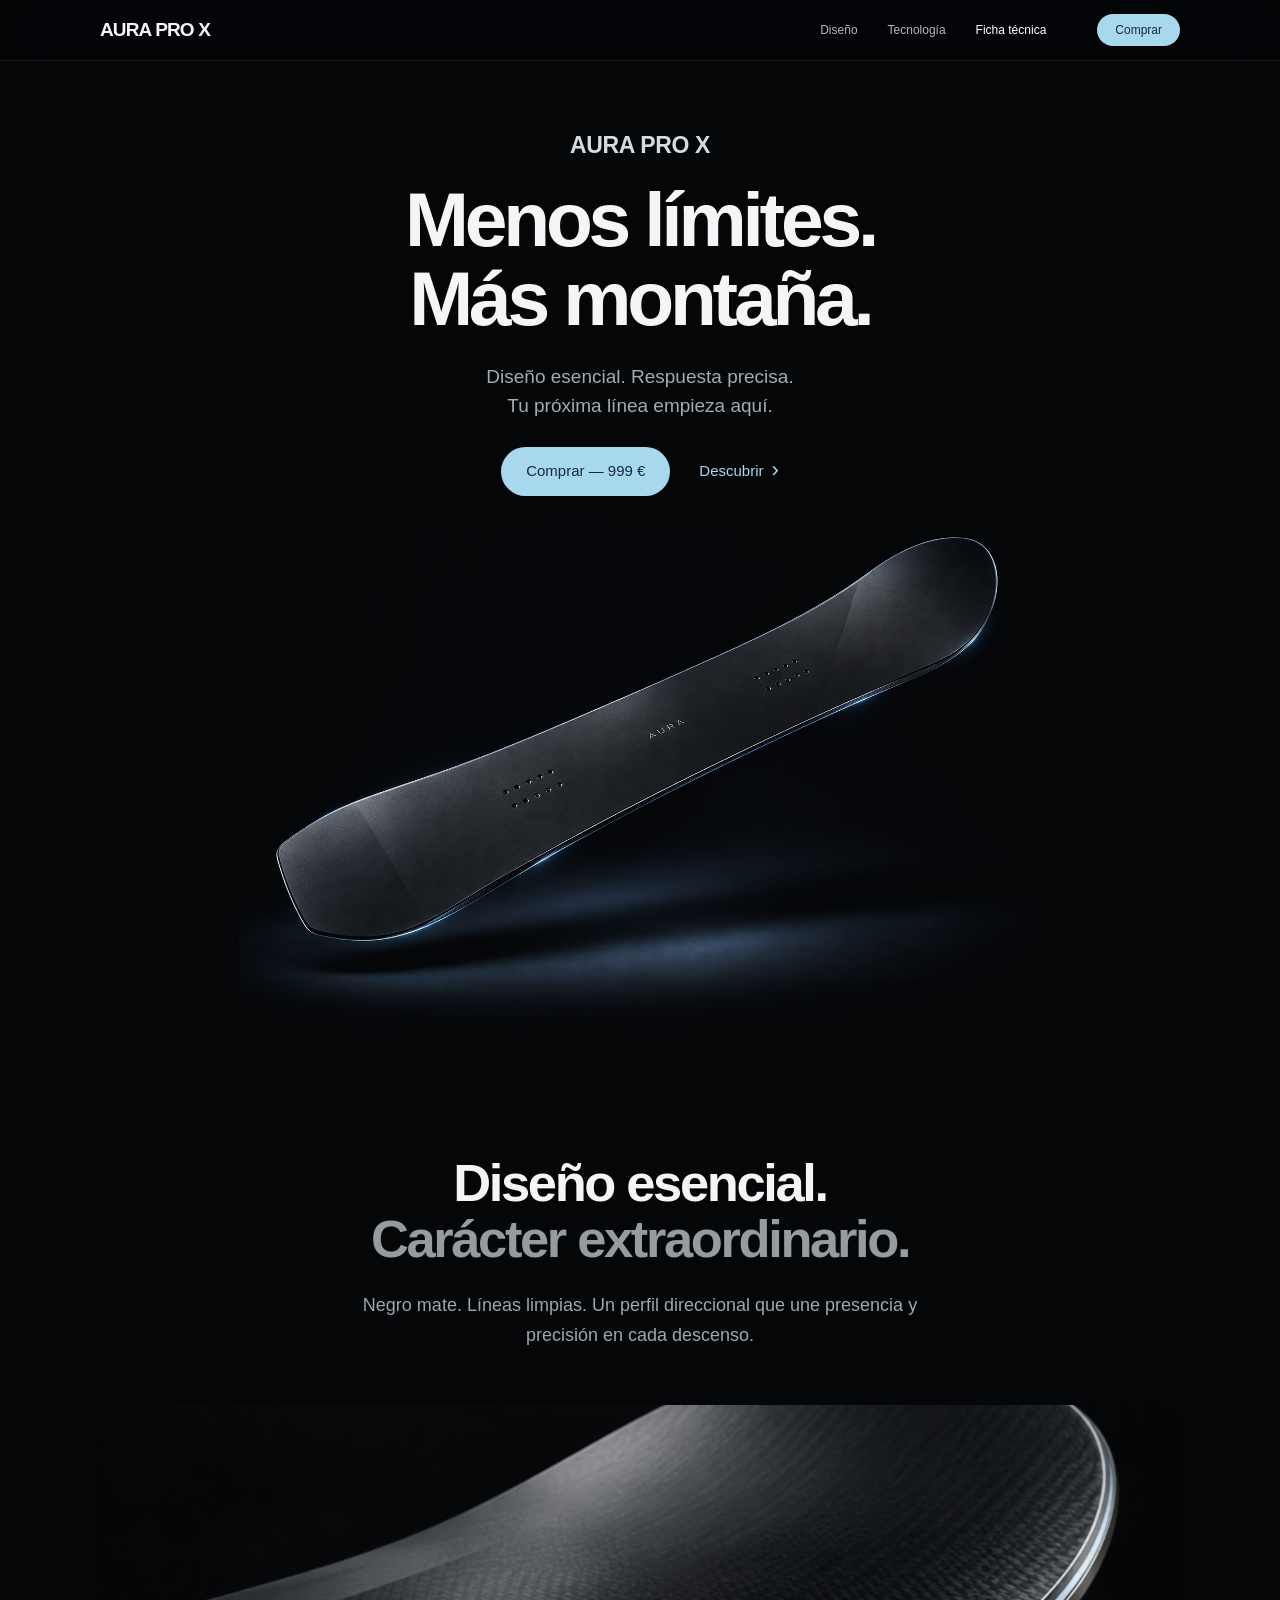
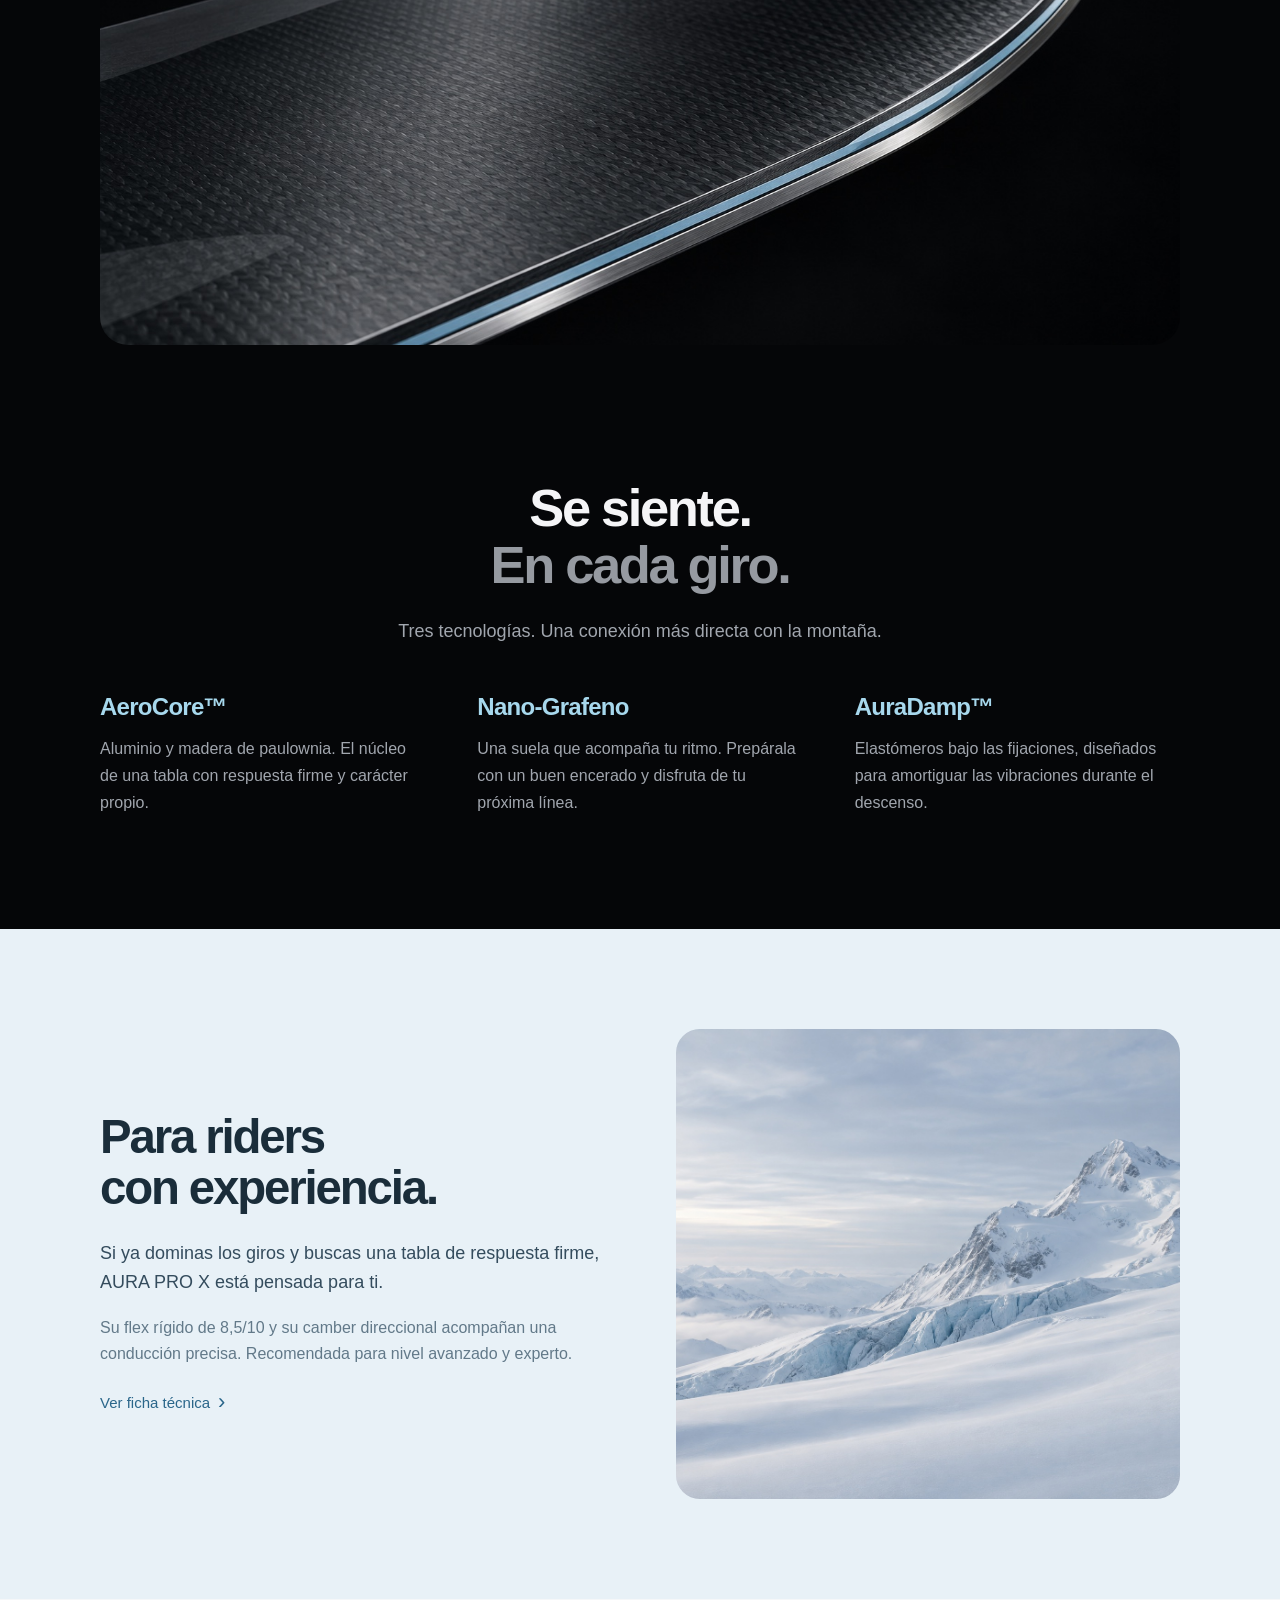
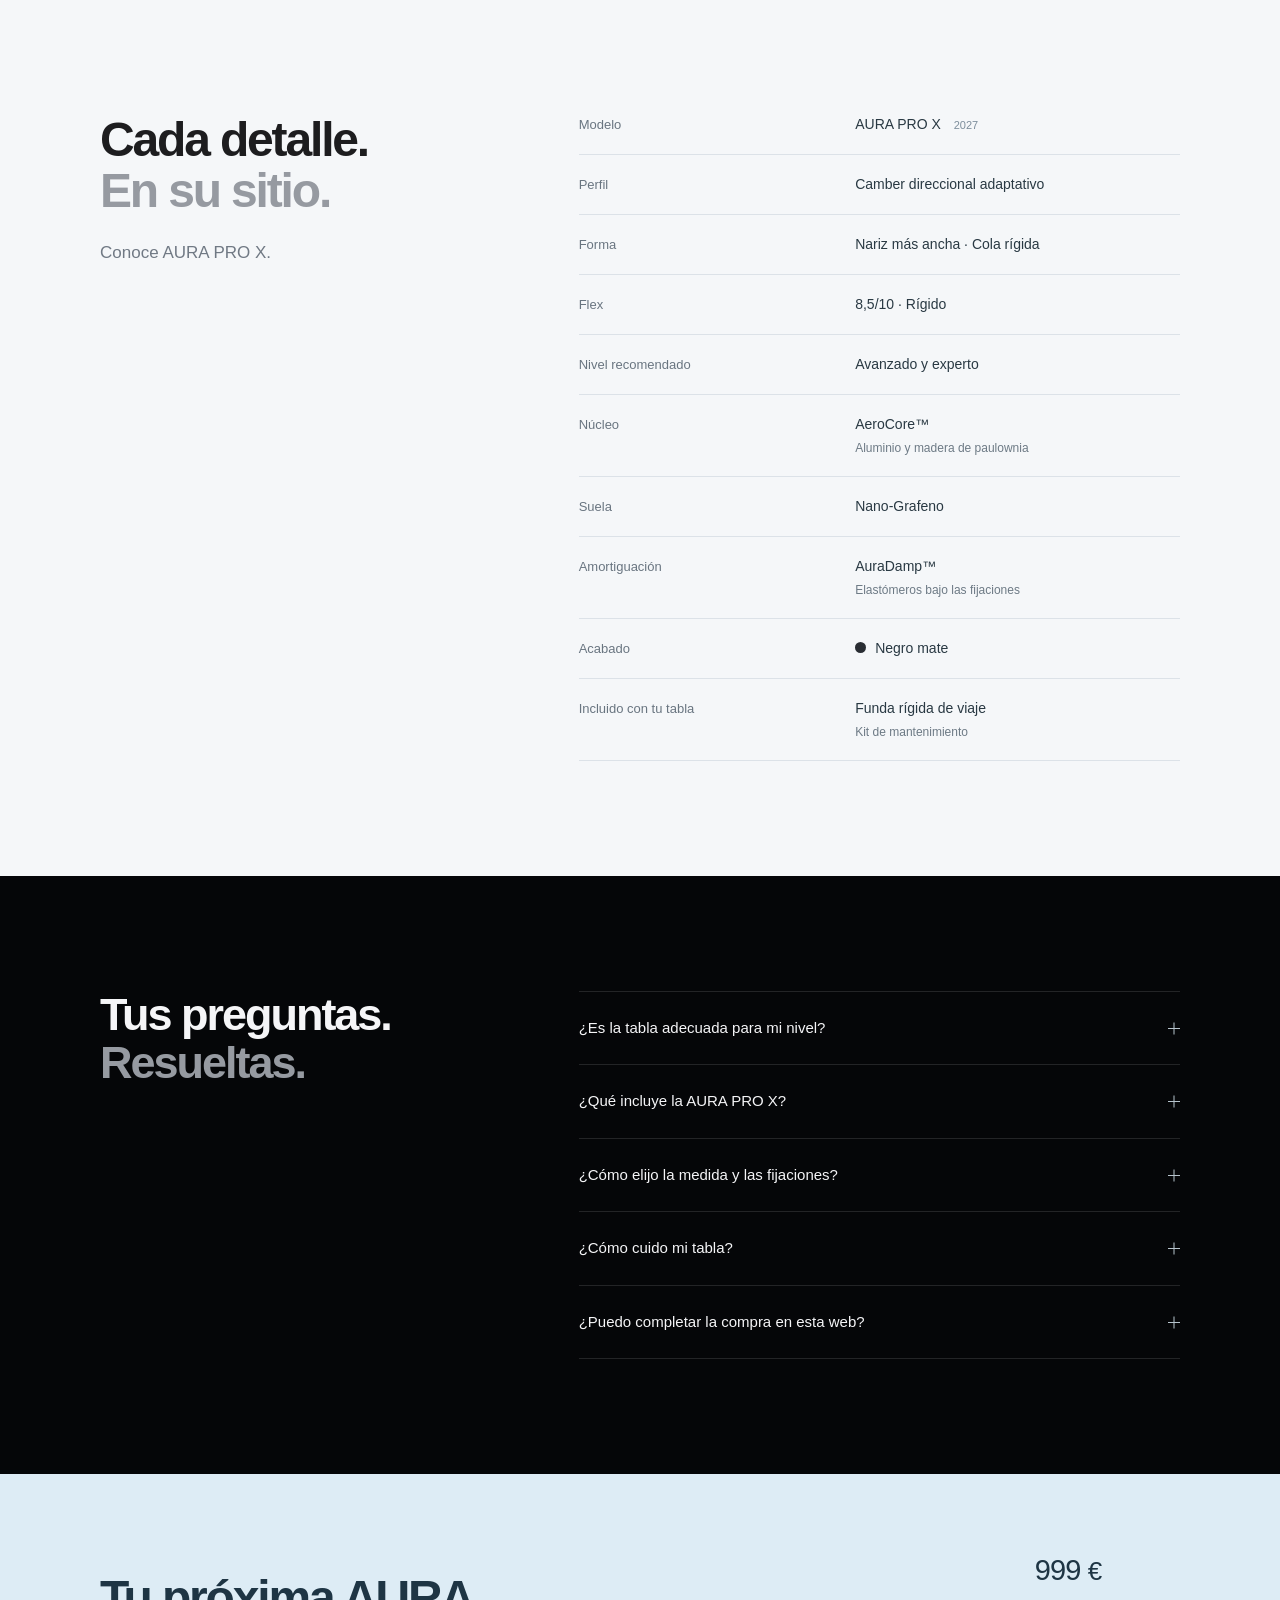
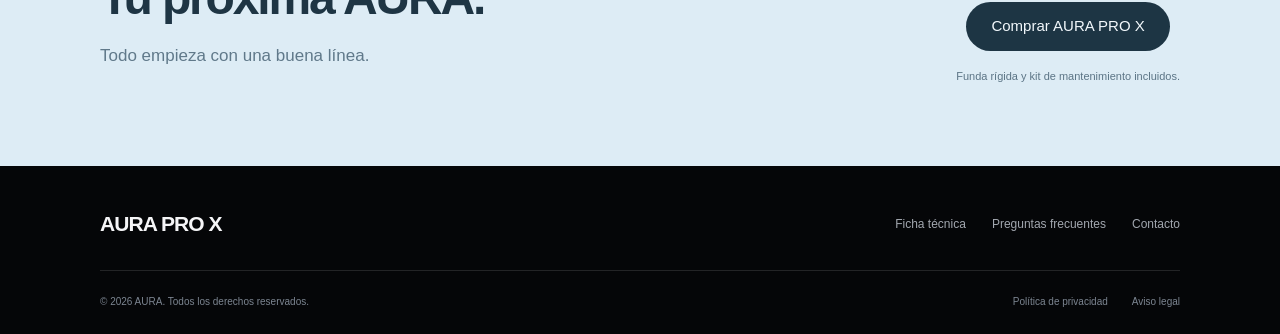
==== commit f165f218: "update 5.0" ====
--- a/index.html
+++ b/index.html
@@ -207,19 +207,28 @@
         id="gallery"
         aria-labelledby="galleryTitle"
       >
-        <div class="terrain-panorama">
-          <img
-            src="assets/glacier-landscape.jpg"
-            alt="Cumbres y laderas nevadas bajo la luz azul del glaciar"
-            width="1536"
-            height="1024"
-            loading="lazy"
-          />
-          <div class="terrain-overlay"></div>
-          <div class="page-width terrain-copy reveal">
-            <h2 id="galleryTitle">Solo tú.<br />Y la montaña.</h2>
-            <p>Hay momentos que empiezan con una primera huella.</p>
-          </div>
+        <div class="page-width terrain-layout">
+          <div class="terrain-copy reveal">
+            <h2 id="galleryTitle">Para riders<br />con experiencia.</h2>
+            <p>
+              Si ya dominas los giros y buscas una tabla de respuesta firme,
+              AURA PRO X está pensada para ti.
+            </p>
+            <p class="rider-detail">
+              Su flex rígido de 8,5/10 y su camber direccional acompañan una
+              conducción precisa. Recomendada para nivel avanzado y experto.
+            </p>
+            <a class="text-link" href="#specs">Ver ficha técnica</a>
+          </div>
+          <figure class="terrain-photo reveal delay-1">
+            <img
+              src="assets/glacier-landscape.jpg"
+              alt="Laderas nevadas y relieve de un glaciar alpino"
+              width="1536"
+              height="1024"
+              loading="lazy"
+            />
+          </figure>
         </div>
       </section>
       <section
--- a/css/style.css
+++ b/css/style.css
@@ -369,48 +369,56 @@
   color: #a1a6ae;
   margin: 0;
 }
-/* One calm landscape in place of a collage. */
+/* Help riders decide whether the board suits their experience. */
 .terrain-section {
-  padding: 0;
-}
-.terrain-panorama {
-  height: 700px;
-  position: relative;
-  isolation: isolate;
-  display: flex;
+  padding: 100px 0;
+  background: #e8f1f7;
+  color: #1a2d3a;
+}
+.terrain-layout {
+  display: grid;
+  grid-template-columns: 1fr 1fr;
   align-items: center;
+  gap: 72px;
+}
+.terrain-photo {
+  height: 470px;
+  margin: 0;
+  border-radius: 24px;
   overflow: hidden;
-  color: #1a2d3a;
   background: #dbe6ef;
 }
-.terrain-panorama > img {
-  position: absolute;
-  inset: 0;
+.terrain-photo img {
+  display: block;
   width: 100%;
   height: 100%;
-  z-index: -2;
   object-fit: cover;
-  object-position: 50% 55%;
-}
-.terrain-overlay {
-  position: absolute;
-  inset: 0;
-  z-index: -1;
-  background: linear-gradient(90deg, #f1f7fc40, transparent 70%);
-}
-.terrain-copy {
-  padding-bottom: 65px;
+  object-position: 66% center;
 }
 .terrain-copy h2 {
-  font-size: clamp(45px, 4.9vw, 72px);
+  font-size: clamp(36px, 3.7vw, 54px);
   font-weight: 600;
 }
 .terrain-copy p {
   color: #344c5d;
-  font-size: 19px;
-  max-width: 350px;
+  font-size: 18px;
   line-height: 1.6;
   margin: 26px 0 0;
+}
+.terrain-copy .rider-detail {
+  color: #627989;
+  font-size: 16px;
+  margin-top: 18px;
+}
+.terrain-copy .text-link {
+  color: #2a668a;
+  margin-top: 26px;
+}
+.terrain-copy .text-link:hover {
+  color: #174866;
+}
+.terrain-copy .text-link:focus-visible {
+  outline-color: #2a668a;
 }
 /* The technical information stays useful, with less framing. */
 .specs-section {
@@ -1174,8 +1182,11 @@
   .tech-copy p {
     font-size: 14px;
   }
-  .terrain-panorama {
-    height: 600px;
+  .terrain-layout {
+    gap: 40px;
+  }
+  .terrain-photo {
+    height: 430px;
   }
   .specs-layout,
   .faq-section {
@@ -1343,27 +1354,27 @@
     font-size: 16px;
     line-height: 1.7;
   }
-  .terrain-panorama {
-    height: 640px;
-    align-items: flex-start;
-  }
-  .terrain-panorama > img {
-    object-position: 65% center;
-  }
-  .terrain-copy {
-    padding-top: 66px;
-    padding-bottom: 0;
+  .terrain-section {
+    padding: 65px 0;
+  }
+  .terrain-layout {
+    grid-template-columns: 1fr;
+    gap: 32px;
+  }
+  .terrain-photo {
+    height: 290px;
+    border-radius: 20px;
   }
   .terrain-copy h2 {
-    font-size: 45px;
+    font-size: 40px;
   }
   .terrain-copy p {
-    max-width: 280px;
     font-size: 17px;
     margin-top: 22px;
   }
-  .terrain-overlay {
-    background: linear-gradient(180deg, #f1f7fc65, transparent 60%);
+  .terrain-copy .rider-detail {
+    font-size: 15px;
+    margin-top: 16px;
   }
   .specs-layout,
   .faq-section {
